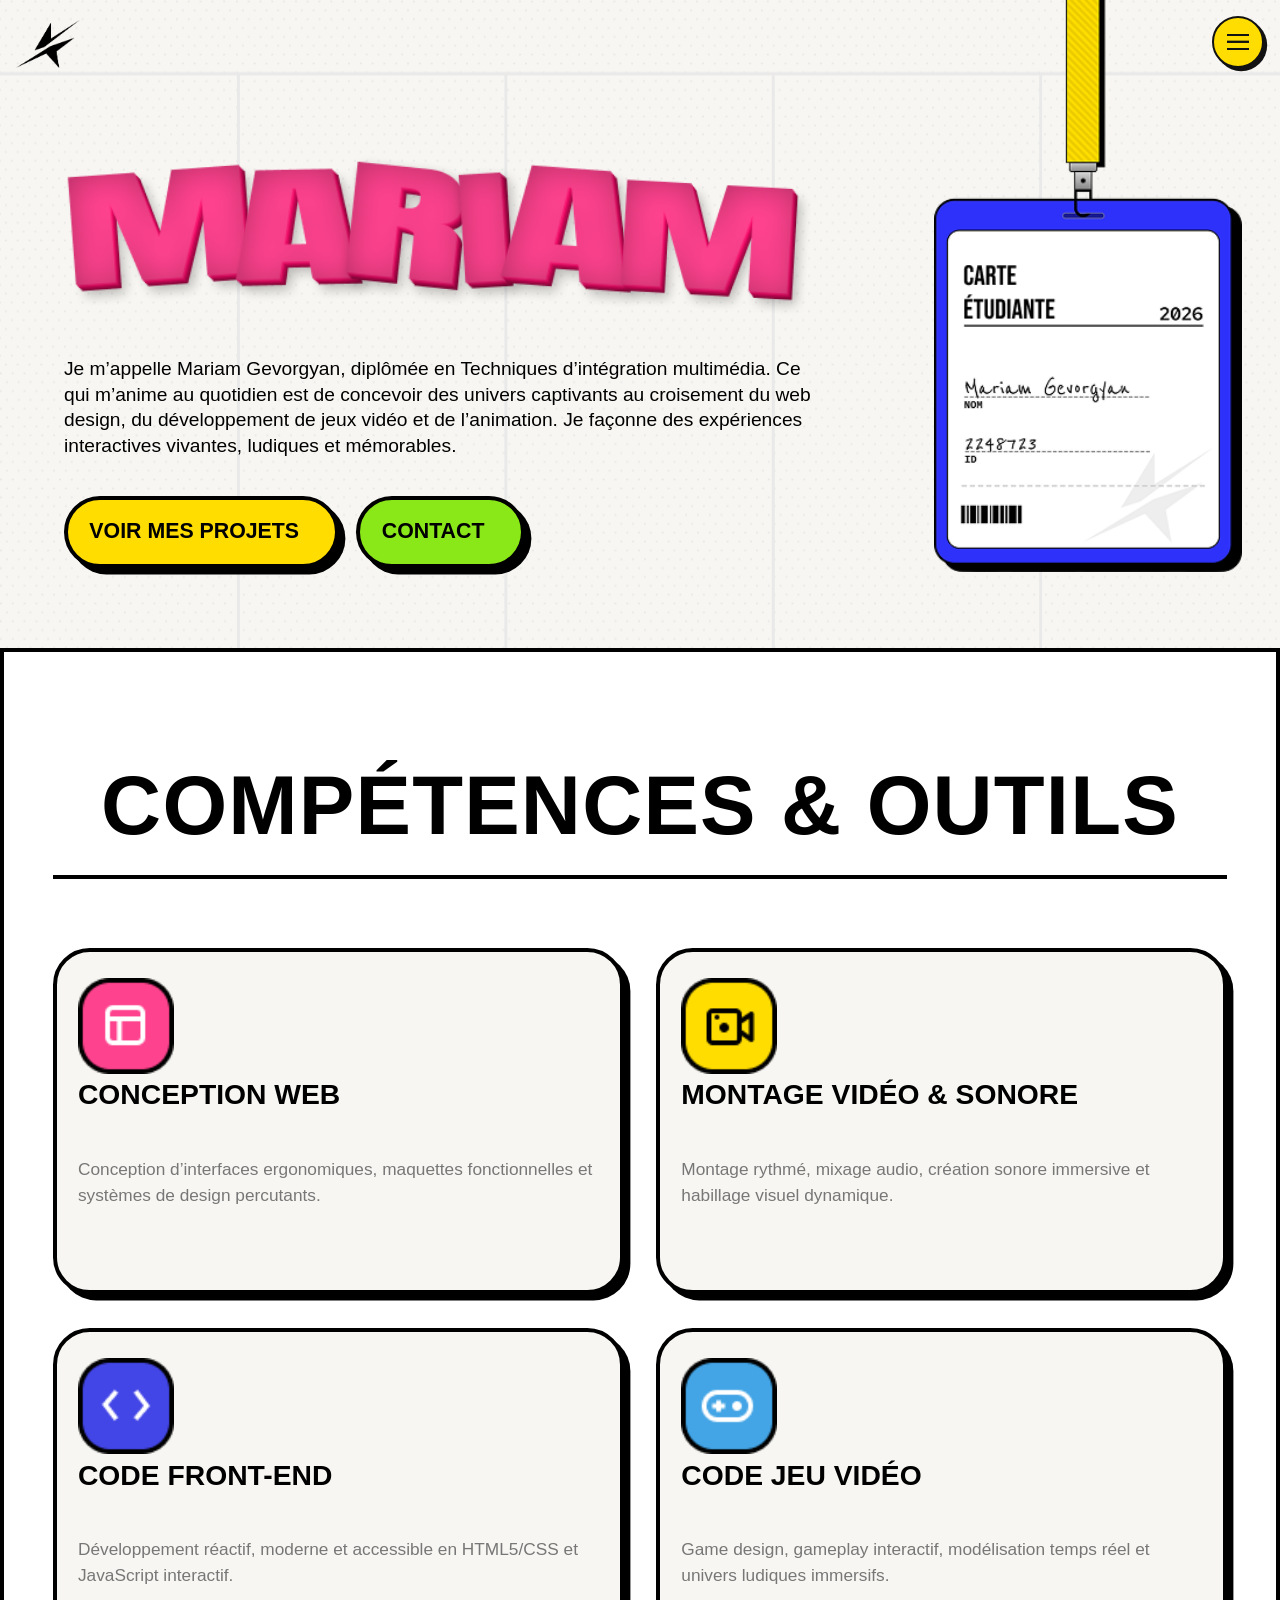
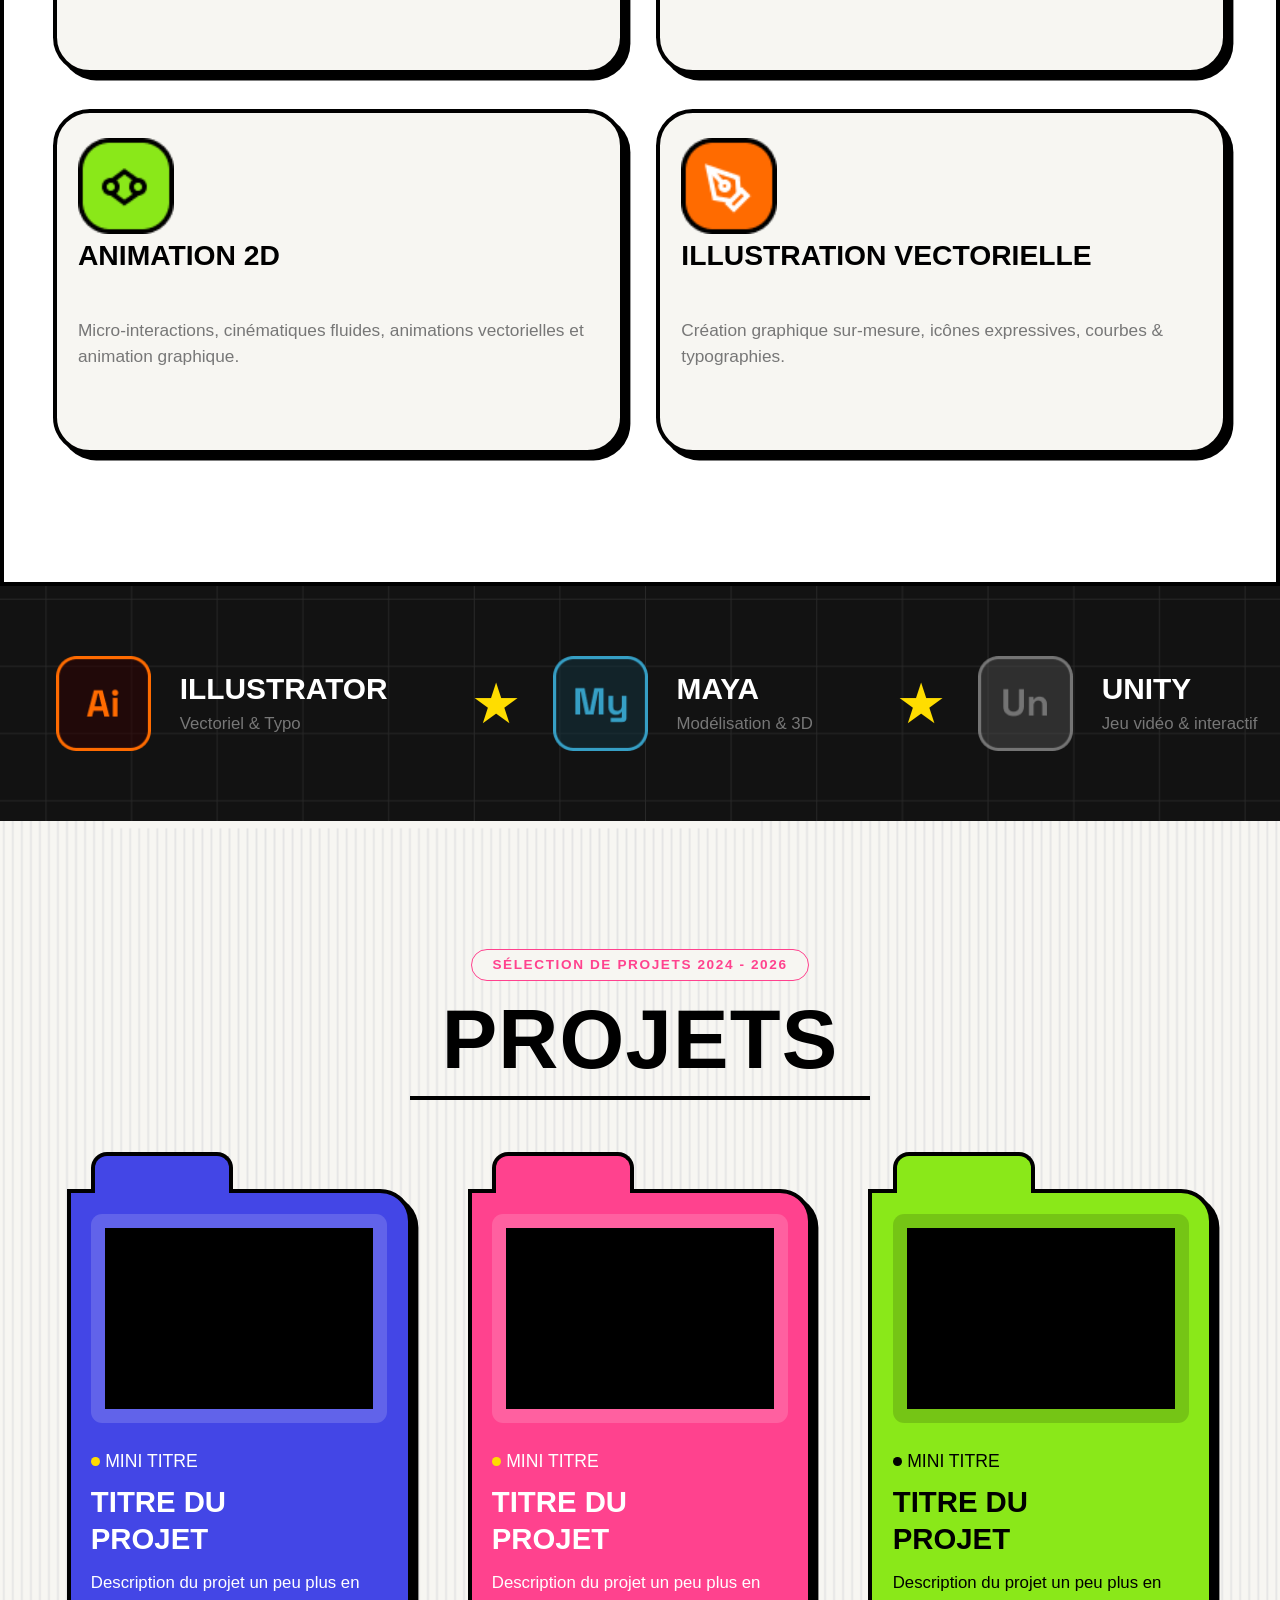
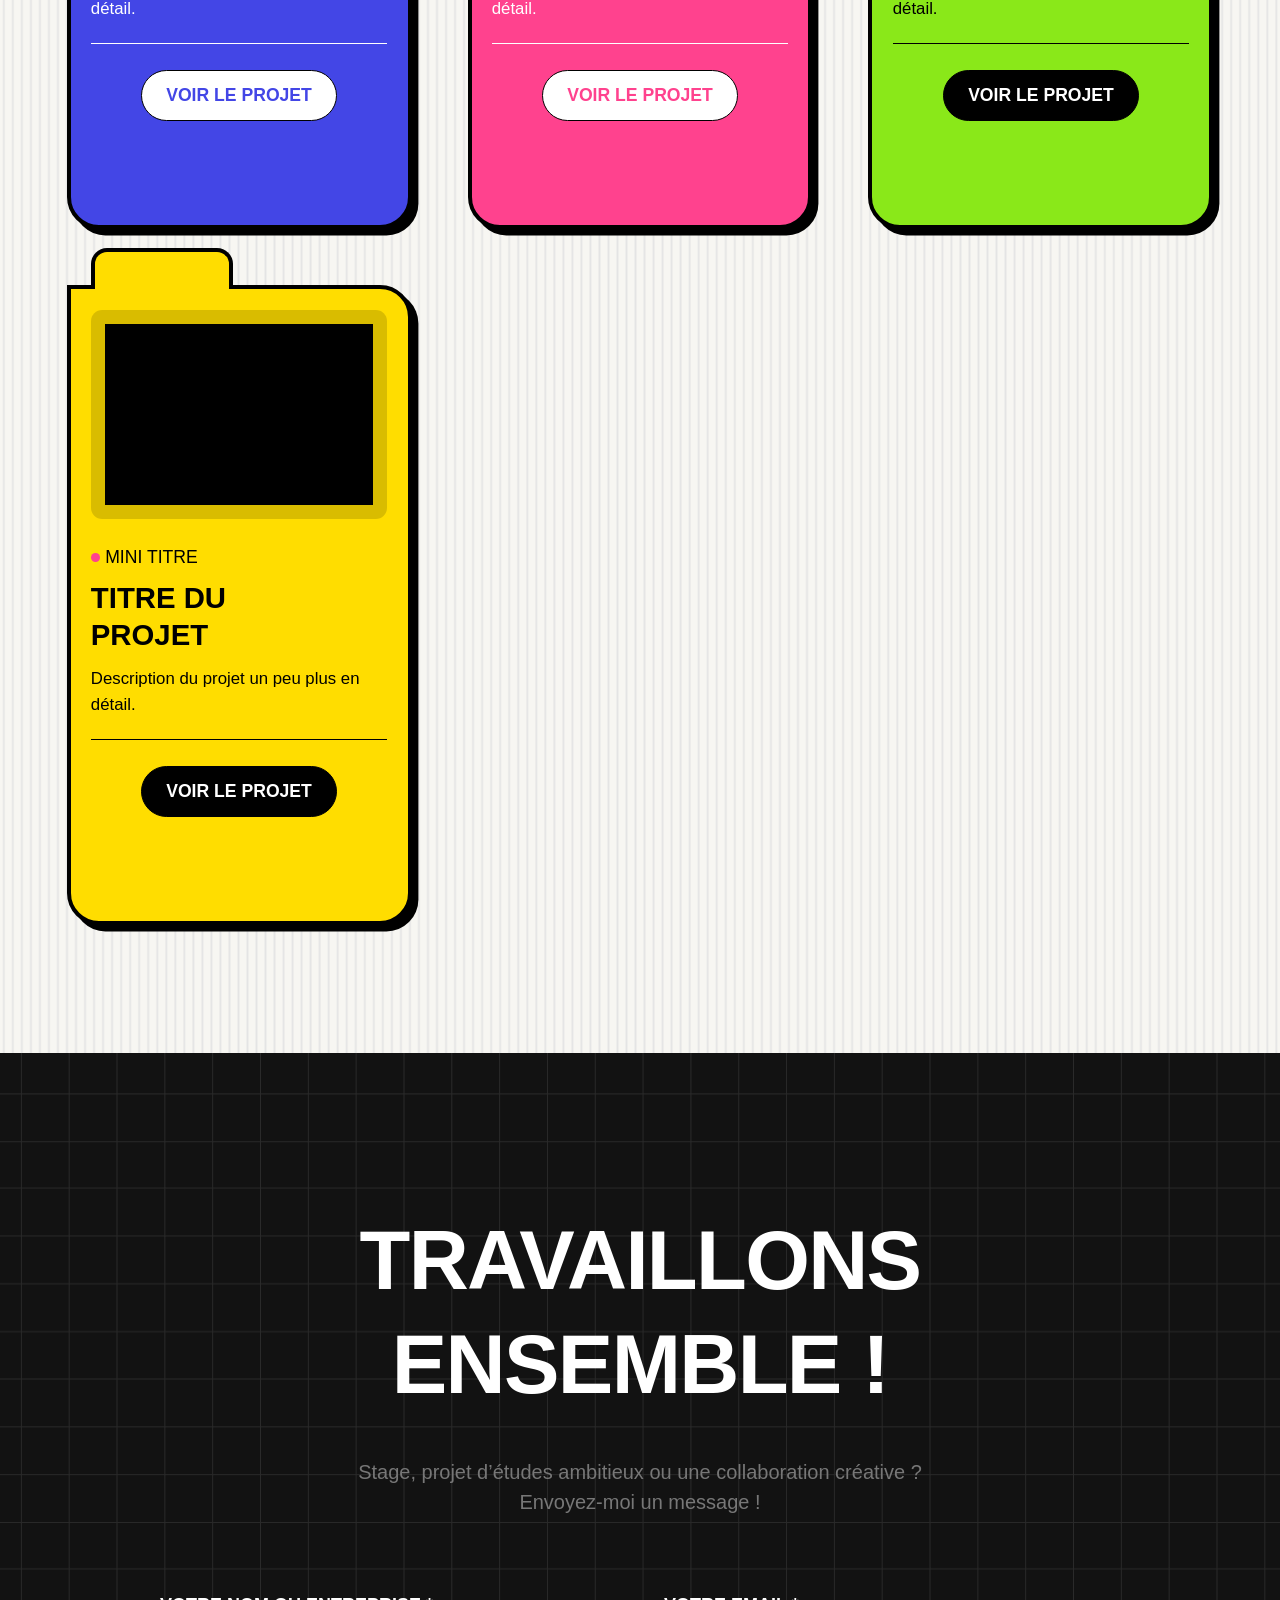
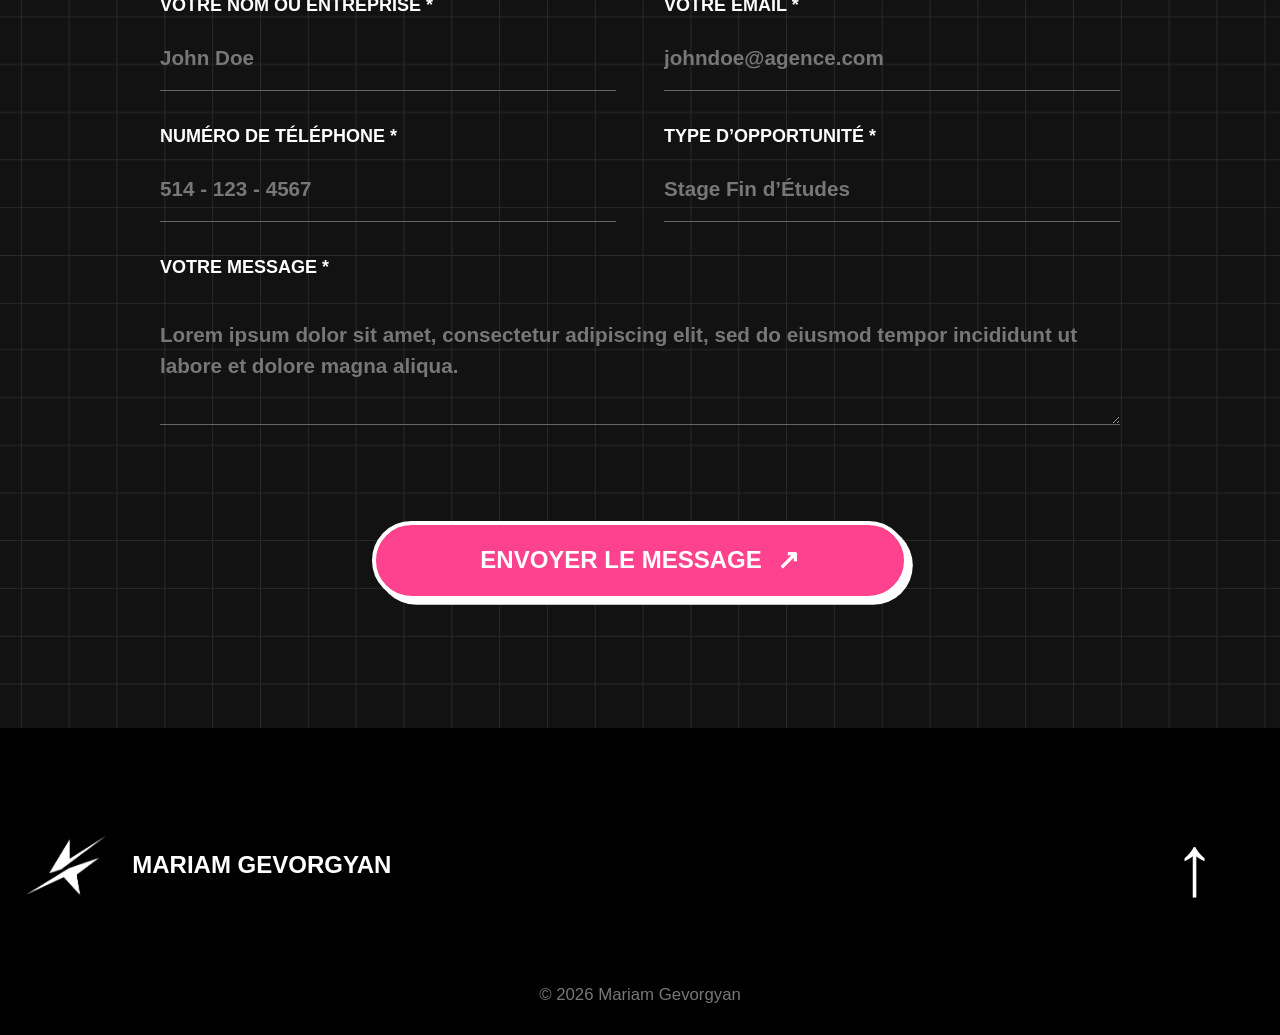
==== index.html @ d8142736 "Add descriptive comments to index.html and projet.html for better clarity" ====
<!DOCTYPE html>
<html lang="fr">
<head>
    <meta charset="UTF-8">
    <meta name="viewport" content="width=device-width, initial-scale=1.0">
    <meta name="description" content="Portfolio de Mariam Gevorgyan : conception web, développement, animation et création multimédia.">
    <title>Mariam Gevorgyan — Portfolio</title>
    <!-- Ordre des styles : variables, base, mise en page, composants. -->
    <link rel="stylesheet" href="css/variable.css">
    <link rel="stylesheet" href="css/base.css">
    <link rel="stylesheet" href="css/layout.css">
    <link rel="stylesheet" href="css/composants/accueil.css">
    <link rel="stylesheet" href="css/composants/competences.css">
    <link rel="stylesheet" href="css/composants/contact.css">
    <link rel="stylesheet" href="css/composants/logiciels.css">
    <link rel="stylesheet" href="css/composants/projets.css">
    <link rel="stylesheet" href="css/mobile-accueil.css">
    
</head>

<!--CONTENU DE LA PAGE D’ACCUEIL-->
<body>
    <a class="lien-evitement" href="#contenu">Aller au contenu</a> <!-- Lien d’évitement, mène directement au main identifié par contenu, pour contourner la navigation -->
    <header class="entete" id="accueil">
        <a class="entete__marque" href="#accueil" aria-label="Mariam Gevorgyan — accueil"> <!-- Le logo est un lien vers le haut de l’accueil -->
            <img class="entete__logo" src="assets/images/black_logo.png" alt=""> 
        </a>
        <!-- Navigation principale sur desktop -->
        <nav class="entete__navigation" aria-label="Navigation principale">
            <ul class="entete__liens">
                <li><a href="#accueil">Accueil</a></li>
                <li><a href="projet.html">Projets</a></li> <!-- Ce lien ouvre le fichier projet.html, contrairement aux liens avec # qui ciblent cette page -->
                <li><a href="#contact">Contact</a></li>
                <li><a href="#a-propos">À propos</a></li>
            </ul>
        </nav>

        <!-- Menu "burger" mobile -->
        <details class="menu-mobile">
            <summary class="menu-mobile__bouton">
                <span class="menu-mobile__icone" aria-hidden="true"></span>
                <span class="menu-mobile__ouvrir">Menu</span>
                <span class="menu-mobile__fermer">Fermer</span>
            </summary>
            <nav class="menu-mobile__panneau" aria-label="Navigation mobile">
                <ul class="menu-mobile__liens">
                    <li><a href="#accueil">Accueil</a></li>
                    <li><a href="#projets">Projets</a></li>
                    <li><a href="#contact">Contact</a></li>
                    <li><a href="#a-propos">À propos</a></li>
                </ul>
            </nav>
        </details>
    </header>

    <!-- CONTENU PRINCIPAL : destination du lien d’évitement placé au début de la page. -->
    <main id="contenu">
        <section class="accueil" aria-labelledby="titre-accueil">
            <div class="accueil__presentation" id="a-propos">
                <!-- Un seul titre lisible, même si le prénom utilise six images -->
                <h1 class="accueil__titre" id="titre-accueil">
                    <span class="texte-accessible">Mariam Gevorgyan — Portfolio</span>
                    <!-- Les six PNG composent visuellement MARIAM -->
                    <span class="accueil__lettres" aria-hidden="true">
                        <img class="accueil__lettre accueil__lettre--m" src="assets/images/M.png" alt="">
                        <img class="accueil__lettre accueil__lettre--a" src="assets/images/A.png" alt="">
                        <img class="accueil__lettre accueil__lettre--r" src="assets/images/R.png" alt="">
                        <img class="accueil__lettre accueil__lettre--i" src="assets/images/I.png" alt="">
                        <img class="accueil__lettre accueil__lettre--a-fin" src="assets/images/A_end.png" alt="">
                        <img class="accueil__lettre accueil__lettre--m-fin" src="assets/images/M_end.png" alt="">
                    </span>
                </h1>
                <!-- Paragraphe de présentation -->
                <p class="accueil__texte">Je m’appelle Mariam Gevorgyan, diplômée en Techniques d’intégration multimédia. Ce qui m’anime au quotidien est de concevoir des univers captivants au croisement du web design, du développement de jeux vidéo et de l’animation. Je façonne des expériences interactives vivantes, ludiques et mémorables.</p>
                <!-- Liens d'actions contact et projets -->
                <div class="accueil__actions">
                    <a class="bouton bouton--jaune" href="#projets">Voir mes projets <span aria-hidden="true"></span></a>
                    <a class="bouton bouton--vert" href="#contact">Contact <span aria-hidden="true"></span></a>
                </div>
            </div>
            <!-- Image du porte-clé -->
            <img class="accueil__carte" src="assets/images/id_card.png" alt="Carte étudiante de Mariam Gevorgyan, 2026">
        </section>

         <!-- COMPÉTENCES ET OUTILS -->

        <section class="competences" aria-labelledby="titre-competences">
            <h2 class="titre-section competences__titre" id="titre-competences">Compétences &amp; outils</h2>

            <!-- Contenue des six cartes -->

            <div class="competences__grille">

                <!-- Compétence 1 : Conception web. -->
                <article class="competence">
                    <img class="competence__icone" src="assets/images/conception_web_logo.png" alt="" loading="lazy">
                    <h3 class="competence__titre">Conception web</h3>
                    <p class="competence__texte">Conception d’interfaces ergonomiques, maquettes fonctionnelles et systèmes de design percutants.</p>
                </article>

                <!-- Compétence 2 : Montage vidéo et sonore. -->
                <article class="competence">
                    <img class="competence__icone" src="assets/images/montage_video_logo.png" alt="" loading="lazy">
                    <h3 class="competence__titre">Montage vidéo &amp; sonore</h3>
                    <p class="competence__texte">Montage rythmé, mixage audio, création sonore immersive et habillage visuel dynamique.</p>
                </article>

                <!-- Compétence 3 : Code front-end. -->
                <article class="competence">
                    <img class="competence__icone" src="assets/images/code_front_end_logo.png" alt="" loading="lazy">
                    <h3 class="competence__titre">Code front-end</h3>
                    <p class="competence__texte">Développement réactif, moderne et accessible en HTML5/CSS et JavaScript interactif.</p>
                </article>

                <!-- Compétence 4 : Code jeu vidéo. -->
                <article class="competence">
                    <img class="competence__icone" src="assets/images/code_jeu_video_logo.png" alt="" loading="lazy">
                    <h3 class="competence__titre">Code jeu vidéo</h3>
                    <p class="competence__texte">Game design, gameplay interactif, modélisation temps réel et univers ludiques immersifs.</p>
                </article>

                <!-- Compétence 5 : Animation 2D. -->
                <article class="competence">
                    <img class="competence__icone" src="assets/images/animation_2d_logo.png" alt="" loading="lazy">
                    <h3 class="competence__titre">Animation 2D</h3>
                    <p class="competence__texte">Micro-interactions, cinématiques fluides, animations vectorielles et animation graphique.</p>
                </article>

                <!-- Compétence 6 : Illustration vectorielle. -->
                <article class="competence">
                    <img class="competence__icone" src="assets/images/vectoriel_logo.png" alt="" loading="lazy">
                    <h3 class="competence__titre">Illustration vectorielle</h3>
                    <p class="competence__texte">Création graphique sur-mesure, icônes expressives, courbes &amp; typographies.</p>
                </article>
            </div>
        </section>
        <!-- Bande statique -->

        <!-- LOGICIELS MAÎTRISÉS -->
        <section class="logiciels" aria-labelledby="titre-logiciels">
            <h2 class="texte-accessible" id="titre-logiciels">Mes logiciels</h2>
            <ul class="logiciels__piste">

                <!-- Logiciel 1 : Illustrator. -->
                <li class="logiciel">
                    <img class="logiciel__icone" src="assets/images/illustrator_logo.png" alt="" loading="lazy">
                    <div>
                        <h3 class="logiciel__nom">Illustrator</h3>
                        <p class="logiciel__usage">Vectoriel &amp; Typo</p>
                    </div>
                    <span class="logiciel__etoile" aria-hidden="true">★</span>
                </li>

                <!-- Logiciel 2 : Maya. -->
                <li class="logiciel">
                    <img class="logiciel__icone" src="assets/images/maya_logo.png" alt="" loading="lazy">
                    <div>
                        <h3 class="logiciel__nom">Maya</h3>
                        <p class="logiciel__usage">Modélisation &amp; 3D</p>
                    </div>
                    <span class="logiciel__etoile" aria-hidden="true">★</span>
                </li>

                <!-- Logiciel 3 : Unity. -->
                <li class="logiciel">
                    <img class="logiciel__icone" src="assets/images/unity_logo.png" alt="" loading="lazy">
                    <div>
                        <h3 class="logiciel__nom">Unity</h3>
                        <p class="logiciel__usage">Jeu vidéo &amp; interactif</p>
                    </div>
                    <span class="logiciel__etoile" aria-hidden="true">★</span>
                </li>
                
                <!-- Logiciel 4 : After Effects. -->
                <li class="logiciel">
                    <img class="logiciel__icone" src="assets/images/after_effects_logo.png" alt="" loading="lazy">
                    <div>
                        <h3 class="logiciel__nom">After Effects</h3>
                        <p class="logiciel__usage">Montage &amp; VFX</p>
                    </div>
                    <span class="logiciel__etoile" aria-hidden="true">★</span>
                </li>

                <!-- Logiciel 5 : Photoshop. -->
                <li class="logiciel">
                    <img class="logiciel__icone" src="assets/images/photoshop_logo.png" alt="" loading="lazy">
                    <div>
                        <h3 class="logiciel__nom">Photoshop</h3>
                        <p class="logiciel__usage">Retouche &amp; Texture</p>
                    </div>
                    <span class="logiciel__etoile" aria-hidden="true">★</span>
                </li>

                <!-- Logiciel 6 : VSCode. -->
                <li class="logiciel">
                    <img class="logiciel__icone" src="assets/images/vscode_logo.png" alt="" loading="lazy">
                    <div>
                        <h3 class="logiciel__nom">VSCode</h3>
                        <p class="logiciel__usage">Code &amp; Développement front-end</p>
                    </div>
                </li>
            </ul>
        </section>

        <!-- SÉLECTION DE PROJETS -->

        <section class="projets" id="projets" aria-labelledby="titre-projets">
            <p class="projets__etiquette">Sélection de projets 2024 - 2026</p>
            <h2 class="titre-section projets__titre" id="titre-projets">Projets</h2>
            <div class="projets__grille">
                <!-- Projet 1 : bleu -->
                <article class="projet projet--bleu">
                    <div class="projet__apercu" aria-hidden="true"></div>
                    <p class="projet__categorie">Mini titre</p>
                    <h3 class="projet__titre">Titre du<br>projet</h3>
                    <p class="projet__description">
                        Description du projet un peu plus en détail.
                    </p>
                    <div class="projet__action">
                        <a class="projet__bouton"
                        href="projet.html#projet-1"
                        aria-label="Voir le projet 1">
                            Voir le projet
                        </a>
                    </div>
                </article>
                <!-- Projet 2 : rose -->
                <article class="projet projet--rose">
                    <div class="projet__apercu" aria-hidden="true"></div>
                    <p class="projet__categorie">Mini titre</p>
                    <h3 class="projet__titre">Titre du<br>projet</h3>
                    <p class="projet__description">
                        Description du projet un peu plus en détail.
                    </p>
                    <div class="projet__action">
                        <a class="projet__bouton"
                        href="projet.html#projet-2"
                        aria-label="Voir le projet 2">
                            Voir le projet
                        </a>
                    </div>
                </article>
                <!-- Projet 3 : vert -->
                <article class="projet projet--vert">
                    <div class="projet__apercu" aria-hidden="true"></div>
                    <p class="projet__categorie">Mini titre</p>
                    <h3 class="projet__titre">Titre du<br>projet</h3>
                    <p class="projet__description">
                        Description du projet un peu plus en détail.
                    </p>
                    <div class="projet__action">
                        <a class="projet__bouton"
                        href="projet.html#projet-3"
                        aria-label="Voir le projet 3">
                            Voir le projet
                        </a>
                    </div>
                </article>
                <!-- Projet 4 : jaune -->
                <article class="projet projet--jaune">
                    <div class="projet__apercu" aria-hidden="true"></div>
                    <p class="projet__categorie">Mini titre</p>
                    <h3 class="projet__titre">Titre du<br>projet</h3>
                    <p class="projet__description">
                        Description du projet un peu plus en détail.
                    </p>
                    <div class="projet__action">
                        <a class="projet__bouton"
                        href="projet.html#projet-4"
                        aria-label="Voir le projet 4">
                            Voir le projet
                        </a>
                    </div>
                </article>
            </div>
        </section>

        <!-- CONTACT -->

        <section class="contact" id="contact" aria-labelledby="titre-contact">
            <h2 class="titre-section contact__titre" id="titre-contact">Travaillons<br>ensemble !</h2>
            <p class="contact__introduction">Stage, projet d’études ambitieux ou une collaboration créative ?<br>Envoyez-moi un message !</p>
            <!-- Présentation du formulaire seulement. L'envoi sera ajouté plus tard. -->
            <form class="contact__formulaire">
                <div class="contact__champs">
                    <div class="champ">
                        <label class="champ__etiquette" for="nom">Votre nom ou entreprise <span aria-hidden="true">*</span></label>
                        <input class="champ__saisie" id="nom" name="nom" type="text" autocomplete="name" placeholder="John Doe" required>
                    </div>
                    <div class="champ">
                        <label class="champ__etiquette" for="courriel">Votre email <span aria-hidden="true">*</span></label>
                        <input class="champ__saisie" id="courriel" name="courriel" type="email" autocomplete="email" placeholder="johndoe@agence.com" required>
                    </div>
                    <div class="champ">
                        <label class="champ__etiquette" for="telephone">Numéro de téléphone <span aria-hidden="true">*</span></label>
                        <input class="champ__saisie" id="telephone" name="telephone" type="tel" autocomplete="tel" placeholder="514 - 123 - 4567" required>
                    </div>
                    <div class="champ">
                        <label class="champ__etiquette" for="opportunite">Type d’opportunité <span aria-hidden="true">*</span></label>
                        <input class="champ__saisie" id="opportunite" name="opportunite" type="text" placeholder="Stage Fin d’Études" required>
                    </div>
                    <div class="champ champ--large">
                        <label class="champ__etiquette" for="message">Votre message <span aria-hidden="true">*</span></label>
                        <textarea class="champ__saisie champ__saisie--message" id="message" name="message" rows="2" placeholder="Lorem ipsum dolor sit amet, consectetur adipiscing elit, sed do eiusmod tempor incididunt ut labore et dolore magna aliqua." required></textarea>
                    </div>
                </div>
                <button class="bouton bouton--rose contact__bouton" type="button">Envoyer le message <span aria-hidden="true">↗</span></button>
            </form>
        </section>
    </main>

    <!-- PIED DE PAGE -->
    <footer class="pied-page">
        <a class="pied-page__marque" href="#accueil">
            <img class="pied-page__logo" src="assets/images/white_logo.png" alt="" loading="lazy">
            <span>Mariam Gevorgyan</span>
        </a>
        <a class="pied-page__retour" href="#accueil" aria-label="Retour en haut de la page">↑</a> <!-- Le symbole ↑ est accompagné d’un aria-label qui explicite sa fonction de retour en haut. -->
        <p class="pied-page__copyright">© 2026 Mariam Gevorgyan</p> <!-- Mention du copyright -->
    </footer>
</body>
</html>
---- css/variable.css ----
/* Couleurs fournies pour la maquette. */
:root {
    --bleu: #4346E6;
    --vert: #8AE819;
    --rose: #FF428E;
    --jaune: #FFDD00;
    --fond-clair: #F7F6F2;
    --fond-contact: #121212;
    --noir: #000000;
    --blanc: #FFFFFF;
    --gris-texte: #777777;

    --police-texte: "Poppins", Arial, sans-serif;
    --police-condensee: "Roboto Condensed", Arial, sans-serif;
    --police-projet: "Roboto Mono", monospace;

    --largeur-page: 120rem; /* 1920 px lorsque 1 rem = 16 px. */
    --bordure: 0.25rem solid var(--noir);
    --ombre: 0.4rem 0.4rem 0 var(--noir);
}
---- css/base.css ----
/* Polices locales : le portfolio peut être ouvert sans connexion Internet. */
@font-face {
    font-family: "Poppins";
    src: url("../assets/polices/Poppins-400.ttf") format("truetype");
    font-weight: 400;
    font-display: swap;
}

@font-face {
    font-family: "Poppins";
    src: url("../assets/polices/Poppins-600.ttf") format("truetype");
    font-weight: 600;
    font-display: swap;
}

@font-face {
    font-family: "Poppins";
    src: url("../assets/polices/Poppins-700.ttf") format("truetype");
    font-weight: 700;
    font-display: swap;
}

@font-face {
    font-family: "Poppins";
    src: url("../assets/polices/Poppins-800.ttf") format("truetype");
    font-weight: 800;
    font-display: swap;
}

@font-face {
    font-family: "Roboto Condensed";
    src: url("../assets/polices/RobotoCondensed-700.ttf") format("truetype");
    font-weight: 700;
    font-display: swap;
}

@font-face {
    font-family: "Roboto Mono";
    src: url("../assets/polices/RobotoMono-400.ttf") format("truetype");
    font-weight: 400;
    font-display: swap;
}

@font-face {
    font-family: "Roboto Mono";
    src: url("../assets/polices/RobotoMono-700.ttf") format("truetype");
    font-weight: 700;
    font-display: swap;
}

/* Une base commune, sans animation ni effet de survol. */
*,
*::before,
*::after {
    box-sizing: border-box;
}

body {
    margin: 0;
    color: var(--noir);
    background-color: var(--fond-clair);
    font-family: var(--police-texte);
    line-height: 1.5;
}

h1, h2, h3, p, ul {
    margin: 0;
}

ul {
    padding: 0;
    list-style: none;
}

img {
    display: block;
    max-width: 100%;
    height: auto;
}

a {
    color: inherit;
    text-decoration: none;
}

button, input, textarea {
    font: inherit;
}

button {
    cursor: pointer;
}

/* Le focus reste visible pour la navigation au clavier. Ce n'est pas un hover. */
:focus-visible {
    outline: 0.2rem solid var(--bleu);
    outline-offset: 0.4rem;
}

.texte-accessible {
    position: absolute;
    width: 1px;
    height: 1px;
    padding: 0;
    overflow: hidden;
    clip-path: inset(50%);
    white-space: nowrap;
}

.lien-evitement {
    position: absolute;
    top: -5rem;
    left: 1rem;
    z-index: 10;
    padding: 1rem;
    background-color: var(--blanc);
}

.lien-evitement:focus {
    top: 1rem;
}
---- css/layout.css ----
/* Base desktop avec tailles fluides pour les fenêtres plus étroites. */
.entete,
main,
.pied-page {
    width: 100%;
    max-width: none;
    margin-inline: auto;
}

.titre-section {
    font-family: var(--police-titre);
    font-size: clamp(2.25rem, 1rem + 6.667vw, 9rem);
    font-weight: 800;
    line-height: 1.15;
    text-align: center;
    text-transform: uppercase;
    letter-spacing: 0.075rem;
}

.bouton {
    display: inline-flex;
    align-items: center;
    justify-content: center;
    gap: clamp(0.5rem, 1.167vw, 1.4rem);
    min-height: 4.5rem;
    padding: 0.6rem clamp(0.8rem, 1.667vw, 2rem);
    border: var(--bordure);
    border-radius: 5rem;
    box-shadow: var(--ombre);
    color: var(--noir);
    font-family: var(--police-interface);
    font-size: clamp(1rem, 0.8rem + 0.667vw, 1.6rem);
    font-weight: 700;
    line-height: 1;
    text-transform: uppercase;
    max-width: 100%;
    white-space: normal;
    text-align: center;
}

.bouton span {
    font-family: Arial, sans-serif;
    font-size: clamp(1.25rem, 1rem + 0.834vw, 2rem);
}

.bouton--jaune {
    background-color: var(--jaune);
}

.bouton--vert {
    background-color: var(--vert);
}

.bouton--rose {
    color: var(--blanc);
    background-color: var(--rose);
    border-color: var(--blanc);
    box-shadow: 0.3rem 0.3rem 0 var(--blanc);
}

/* Autoriser le retour à la ligne dans les titres longs. */
.titre-section,
.projet-presentation__titre,
.demarche-projet__titre,
.outils-projet__titre {
    overflow-wrap: anywhere;
}
---- css/composants/accueil.css ----
/* ACCUEIL — styles desktop et dimensions fluides.
   Emplacement : css/composants/accueil.css.
   Les adaptations communes et mobiles sont dans css/mobile-accueil.css,
   qui doit être chargé en dernier dans index.html. */

/* Le même motif couvre l'en-tête et l'accueil. */
.entete,
.accueil {
    background-color: var(--fond-clair);
    background-image: url("../../assets/images/background_accueil.png");
    background-repeat: no-repeat;
    background-size: cover;
}

.entete {
    position: relative;
    display: flex;
    align-items: center;
    height: 7rem;
    padding-inline: 0.4rem;
    background-position: center top;
}

.entete__logo {
    width: clamp(3rem, 5vw, 6rem);
}

.entete__navigation {
    position: absolute;
    left: 24%;
    width: 48%;
}

.entete__liens {
    display: flex;
    justify-content: space-between;
    align-items: center;
    gap: clamp(1rem, 1.667vw, 2rem);
    font-family: var(--police-secondaire);
    font-size: clamp(0.875rem, 0.75rem + 0.417vw, 1.25rem);
    font-weight: 700;
    text-transform: uppercase;
}

.accueil {
    position: relative;
    min-height: min(53.542vw, 64.25rem);
    padding: clamp(3rem, 7.917vw, 9.5rem) 5.8% clamp(3rem, 6.667vw, 8rem);
    background-position: center bottom;
}

.accueil__presentation {
    width: 54%;
}

.accueil__lettres {
    display: flex;
    align-items: center;
    width: clamp(16rem, 72vw, 55.8rem);
    max-width: 100%;
    aspect-ratio: 55.8 / 12.2;
    margin-left: clamp(-0.6rem, -0.5vw, -0.15rem);
}

.accueil__lettre {
    flex-shrink: 0;
    max-width: none;
    object-fit: contain;
}

/* Les PNG gardent leurs proportions. Les pourcentages suivent la largeur du prénom. */
.accueil__lettre--m { width: 27.599%; }

.accueil__lettre--a { width: 19.713%; margin-left: -5.108%; }

.accueil__lettre--r { width: 20.251%; margin-left: -5.914%; margin-top: -1.075%; }

.accueil__lettre--i { width: 10.932%; margin-left: -5.108%; }

.accueil__lettre--a-fin { width: 20.430%; margin-left: -4.659%; margin-top: 0.717%; }

.accueil__lettre--m-fin { width: 27.419%; margin-left: -5.197%; margin-top: 1.613%; }

.accueil__texte {
    max-width: 48rem;
    margin-top: clamp(1.5rem, 2.917vw, 3.5rem);
    font-family: var(--police-secondaire);
    font-size: clamp(1rem, 0.85rem + 0.438vw, 1.375rem);
    line-height: 1.35;
}

.accueil__actions {
    display: flex;
    flex-wrap: wrap;
    gap: clamp(0.75rem, 1.334vw, 1.6rem);
    margin-top: clamp(1.5rem, 2.834vw, 3.4rem);
    margin-left: 0.4rem;
}

.accueil__actions .bouton--jaune {
    min-width: min(100%, 24rem);
}

.accueil__actions .bouton--vert {
    min-width: min(100%, 16rem);
}

.accueil__carte {
    position: absolute;
    top: -7.25rem;
    right: 8.5%;
    width: 20.2%;
}

/* ==========================================================
   ACCUEIL RESPONSIVE — index.html uniquement
   Ce fichier complète css/composants/accueil.css et les autres composants.
   Charger ce CSS en dernier, après les CSS des composants.
   Desktop-first :
   - Au-delà de 90rem : navigation classique.
   - À 90rem et moins : menu burger fixe.
   - À 75rem et moins : carte au-dessus du prénom.
   - À 48rem et moins : ajustements des petits écrans.
   Valeurs en pixels avec la police initiale à 16px : 1440 / 1200 / 768.
   ========================================================== */
/* 1. Règles communes : logo à gauche et carte attachée au haut. */
:root {
    --hauteur-entete: 7rem;
}

.entete {
    position: relative;
    display: flex;
    flex-direction: row;
    flex-wrap: nowrap;
    align-items: center;
    justify-content: space-between;
    height: var(--hauteur-entete);
    min-height: var(--hauteur-entete);
}

.entete__marque {
    position: relative;
    z-index: 2;
    margin: 0 auto 0 0;
    flex-shrink: 0;
}

.entete__logo {
    display: block;
    margin: 0;
}

/* État desktop explicite : les liens réapparaissent quand on agrandit. */
.entete__navigation {
    display: block;
    position: absolute;
    top: 50%;
    left: 24%;
    width: 48%;
    transform: translateY(-50%);
    z-index: 2;
}

.entete__liens {
    position: relative;
    display: flex;
    justify-content: space-between;
    align-items: center;
    z-index: 2;
}

/* Masqué sur desktop. La même media query inverse les deux menus. */
.menu-mobile {
    display: none;
}

.accueil {
    position: relative;
}

.accueil__carte {
    position: absolute;
    top: calc(-1 * var(--hauteur-entete));
    height: auto;
    margin: 0;
    z-index: 1;
}

.lien-evitement {
    z-index: 101;
}

/* Même forme de pilule à toutes les tailles d'écran. */
.bouton,
.projet__bouton {
    border-radius: 999rem;
}

/* Couleurs communes au desktop ET au mobile.
   Les fonds des boutons restent ceux des composants d'origine :
   blanc pour les projets bleu/rose, noir pour les projets vert/jaune. */
.projet .projet__bouton {
    color: var(--couleur-projet);
}

.bouton--rose,
.contact__bouton {
    color: var(--blanc);
}

/* Même échelle pour le fond du header et de l’accueil. */
.entete,
.accueil {
    background-repeat: no-repeat;
    background-size: 100% auto;
}

/* Début de l’image en haut de la page. */
.entete {
    background-position: center top;
}

/* Continuité du motif sous le header. */
.accueil {
    background-position:
        center calc(-1 * var(--hauteur-entete));
}

/* 2. Burger et dimensions intermédiaires : seuil commun à 90rem. */
@media screen and (max-width: 90rem) {
    :root {
        --hauteur-entete: 5.5rem;
    }

    .entete { padding-inline: 1rem; }

    .entete__logo { width: 4rem; }

    /* Toujours couplé à display: block sur .menu-mobile, juste après. */
    .entete__navigation { display: none; }

    /* Reste au même endroit dans la fenêtre pendant le défilement. */
    .menu-mobile {
        display: block;
        position: fixed;
        top: calc(1rem + env(safe-area-inset-top, 0px));
        right: calc(1rem + env(safe-area-inset-right, 0px));
        z-index: 100;
        width: 3.25rem;
        margin: 0;
    }

    /* Libellés conservés pour les lecteurs d'écran, masqués visuellement. */
    .menu-mobile__ouvrir, .menu-mobile__fermer {
        position: absolute;
        width: 1px;
        height: 1px;
        padding: 0;
        overflow: hidden;
        clip-path: inset(50%);
        white-space: nowrap;
    }

    .menu-mobile__bouton {
        display: flex;
        align-items: center;
        justify-content: center;
        gap: 0.65rem;
        width: 3.25rem;
        height: 3.25rem;
        margin-left: auto;
        padding: 0.75rem;
        border: 0.18rem solid #121212;
        border-radius: 2rem;
        box-shadow: 0.2rem 0.2rem 0 #121212;
        background: #FFDD00;
        color: #121212;
        font-family: var(--police-interface);
        font-size: 0.9rem;
        font-weight: 700;
        cursor: pointer;
        list-style: none;
    }

    .menu-mobile__bouton::-webkit-details-marker { display: none; }

    .menu-mobile__icone {
        position: relative;
        display: block;
        width: 1.4rem;
        height: 1rem;
        border-top: 0.15rem solid currentColor;
        border-bottom: 0.15rem solid currentColor;
    }

    .menu-mobile__icone::before, .menu-mobile__icone::after {
        content: "";
        position: absolute;
        left: 0;
        top: 50%;
        width: 100%;
        height: 0.15rem;
        background: currentColor;
        transform: translateY(-50%);
    }

    .menu-mobile__fermer { display: none; }

    .menu-mobile[open] .menu-mobile__bouton { background: #FF428E; }

    .menu-mobile[open] .menu-mobile__ouvrir { display: none; }

    .menu-mobile[open] .menu-mobile__fermer { display: inline; }

    .menu-mobile[open] .menu-mobile__icone { border: 0; }

    .menu-mobile[open] .menu-mobile__icone::before { transform: translateY(-50%) rotate(45deg); }

    .menu-mobile[open] .menu-mobile__icone::after { transform: translateY(-50%) rotate(-45deg); }

    .menu-mobile__panneau {
        position: absolute;
        top: calc(100% + 0.75rem);
        right: 0;
        width: min(20rem, calc(100vw - 2rem - env(safe-area-inset-right, 0px)));
        max-height: calc(100vh - 6rem - env(safe-area-inset-top, 0px));
        max-height: calc(100dvh - 6rem - env(safe-area-inset-top, 0px));
        overflow-y: auto;
        margin: 0;
        padding: 0.5rem 1rem;
        border: 0.18rem solid #121212;
        border-radius: 1.25rem;
        box-shadow: 0.25rem 0.25rem 0 #121212;
        background: #FFFFFF;
    }

    .menu-mobile__liens { display: grid; gap: 0; }

    .menu-mobile__liens li + li { border-top: 0.1rem solid #121212; }

    .menu-mobile__liens a {
        display: block;
        min-height: 3rem;
        padding: 1rem 0.5rem;
        border-radius: 0;
        background: #FFFFFF;
        color: #121212;
        font-family: var(--police-secondaire);
        font-size: 1.1rem;
        font-weight: 700;
    }

    .menu-mobile__liens a:focus-visible { outline-color: #4346E6; outline-offset: -0.15rem; }

    /* Mise en page intermédiaire et dimensions fluides. */
    .accueil { min-height: 0; padding: 4rem 5% 5rem; }

    .accueil__presentation { width: 65%; }

    .accueil__titre { width: 100%; }

    .accueil__lettres { width: 100%; height: auto; margin: 0; }

    .accueil__lettre { height: auto; }

    /* Proportions des six PNG, y compris leurs chevauchements. */
    .accueil__lettre--m { width: 27.6%; }

    .accueil__lettre--a { width: 19.71%; margin-left: -5.11%; }

    .accueil__lettre--r { width: 20.25%; margin-left: -5.91%; margin-top: -1.08%; }

    .accueil__lettre--i { width: 10.93%; margin-left: -5.11%; }

    .accueil__lettre--a-fin { width: 20.43%; margin-left: -4.66%; margin-top: 0.72%; }

    .accueil__lettre--m-fin { width: 27.42%; margin-left: -5.2%; margin-top: 1.61%; }

    .accueil__carte { right: 3%; width: 24%; }

    .accueil__actions { flex-wrap: wrap; margin-left: 0; }

    .accueil__actions .bouton { min-width: 0; }

    .titre-section { font-size: clamp(2rem, 6.5vw, 6rem); }

    .competences__titre { white-space: normal; }

    .competences, .projets, .contact { min-height: 0; padding: 5rem 5%; }

    .competences__grille, .projets__grille {
        grid-template-columns: repeat(auto-fit, minmax(min(100%, 17rem), 1fr));
        gap: 3.5rem 2rem;
        margin-top: 4rem;
    }

    .competence, .projet { min-height: 0; }

    .competence__titre { font-size: clamp(1.25rem, 2vw, 2rem); }

    .projet__titre { font-size: clamp(1.75rem, 3vw, 2.25rem); }

    .projet__bouton { display: inline-flex; align-items: center; justify-content: center; max-width: 100%; }

    .contact__formulaire { width: 100%; max-width: 60rem; margin-top: 3rem; }

    .contact__bouton { max-width: 100%; margin-top: 3rem; }

}

/* 3. La carte passe AVANT la présentation, sans espace au-dessus. */
@media screen and (max-width: 75rem) {
    .accueil {
        display: flex;
        flex-direction: column;
        align-items: center;
        gap: 2rem;
        min-height: 0;
        padding: 0 5% 5rem;
    }

    .accueil__presentation {
        width: 100%;
        order: 0;
    }

    /* Boutons centrés, dimensionnés par leur texte. */
    .accueil__actions {
        display: flex;
        flex-wrap: wrap;
        justify-content: center;
    }

    .bouton,
    .projet__bouton {
        width: fit-content;
        max-width: 100%;
        min-width: 0;
    }

    .contact__bouton {
        margin-inline: auto;
    }

    .accueil__carte {
        position: static;
        order: -1;
        width: min(65%, 16rem);
        height: auto;
        margin: calc(-1 * var(--hauteur-entete)) 0 0;
        transform: none;
    }

}

/* 4. Petits écrans : confort de lecture et de saisie. */
@media screen and (max-width: 48rem) {
    .accueil { padding: 0 1.25rem 3.5rem; }

    .accueil__texte { margin-top: 1.75rem; font-size: 1rem; line-height: 1.65; }

    .accueil__actions { gap: 1rem; margin-top: 1.75rem; }

    .bouton {
        min-height: 3.25rem;
        padding: 0.85rem 1rem;
        font-size: 0.95rem;
        line-height: 1.4;
        white-space: normal;
    }

    .competences, .projets, .contact { padding: 3.5rem 1.25rem; }

    .titre-section { font-size: clamp(1.9rem, 8vw, 3.5rem); letter-spacing: 0; overflow-wrap: anywhere; }

    .competences__titre { padding-bottom: 1rem; }

    .competences__grille, .projets__grille { margin-top: 2rem; }

    .competence { padding: 1.5rem; border-radius: 1.5rem; }

    .competence__icone { width: 4rem; height: 4rem; }

    .competence__titre { margin-top: 0.75rem; font-size: 1.4rem; }

    .competence__texte { margin-top: 1rem; font-size: 1rem; }

    /* Tous les logiciels restent visibles sans défilement automatique. */
    .logiciels { display: block; height: auto; overflow: visible; padding: 2.5rem 1.25rem; }

    .logiciels__piste {
        display: grid;
        grid-template-columns: repeat(auto-fit, minmax(min(100%, 15rem), 1fr));
        width: 100%;
        padding: 0;
        gap: 1.75rem;
    }

    .logiciel { min-width: 0; gap: 1rem; }

    .logiciel > div { min-width: 0; }

    .logiciel__icone { width: 3.5rem; height: 3.5rem; object-fit: contain; flex-shrink: 0; }

    .logiciel__nom { font-size: 1.25rem; }

    .logiciel__usage { font-size: 0.9rem; white-space: normal; }

    .logiciel__etoile { display: none; }

    .projets__etiquette { padding: 0.5rem 0.75rem; font-size: 0.75rem; letter-spacing: 0; }

    .projets__titre { max-width: 100%; padding-inline: 0.5rem; }

    .projets__grille { margin-top: 4rem; gap: 4rem 2rem; }

    .projet { padding: 1.25rem; }

    .projet__categorie { font-size: 0.95rem; }

    .projet__description { font-size: 1rem; }

    .projet__bouton { min-height: 3rem; padding: 0.75rem 1rem; font-size: 0.95rem; text-align: center; }

    .contact__introduction { margin-top: 1.5rem; font-size: 1rem; }

    .contact__introduction br { display: none; }

    .contact__champs {
        grid-template-columns: repeat(auto-fit, minmax(min(100%, 18rem), 1fr));
        gap: 1.75rem;
    }

    .champ { min-width: 0; }

    .champ__etiquette { margin-bottom: 0.6rem; font-size: 0.95rem; }

    .champ__saisie { min-height: 3rem; font-size: 1rem; }

    .champ__saisie--message { min-height: 10rem; margin-top: 0; }

    .contact__bouton { min-height: 3.5rem; margin-top: 2rem; }

    .pied-page { flex-wrap: wrap; gap: 1.5rem; min-height: 0; padding: 2rem 1.25rem; }

    .pied-page__marque { gap: 0.75rem; font-size: 0.85rem; }

    .pied-page__logo { width: 3rem; }

    .pied-page__retour { display: grid; place-items: center; min-width: 3rem; min-height: 3rem; font-size: 3rem; }

    .pied-page__copyright { position: static; width: 100%; font-size: 0.8rem; }

}
---- css/composants/competences.css ----
.competences {
    min-height: min(78.125vw, 93.75rem);
    padding: clamp(3rem, 8.334vw, 10rem) 3.8% clamp(3rem, 10vw, 12rem);
    border: var(--bordure);
    background-color: var(--blanc);
}

.competences__titre {
    padding-bottom: 1.3rem;
    border-bottom: 0.25rem solid var(--noir);
    white-space: normal;
}

.competences__grille {
    display: grid;
    grid-template-columns: repeat(auto-fit, minmax(min(100%, 27rem), 1fr));
    gap: clamp(1.5rem, 2.709vw, 3.25rem) clamp(1.5rem, 2.5vw, 3rem);
    margin-top: clamp(2rem, 5.417vw, 6.5rem);
}

.competence {
    min-height: 21.6rem;
    padding: clamp(1.25rem, 2vw, 2.4rem) clamp(1rem, 1.667vw, 2rem);
    border: var(--bordure);
    border-radius: 2.3rem;
    background-color: var(--fond-clair);
    box-shadow: var(--ombre);
}

.competence__icone {
    width: 6rem;
    height: 6rem;
    object-fit: contain;
}

.competence__titre {
    margin-top: 0.3rem;
    font-family: var(--police-secondaire);
    font-size: clamp(1.35rem, 1rem + 0.959vw, 2.15rem);
    font-weight: 700;
    line-height: 1.2;
    text-transform: uppercase;
}

.competence__texte {
    margin-top: 2.8rem;
    color: var(--gris-texte);
    font-size: 1.08rem;
    line-height: 1.5;
}
---- css/composants/contact.css ----
.contact {
    min-height: min(95.834vw, 115rem);
    padding: clamp(3rem, 12.167vw, 14.6rem) 5% clamp(3rem, 10vw, 12rem);
    color: var(--blanc);
    background-color: var(--fond-contact);
    background-image: url("../../assets/images/background_contact.png");
    background-repeat: no-repeat;
    background-position: center;
    background-size: cover;
}

.contact__titre {
    line-height: 1.25;
    letter-spacing: -0.02em;
}

.contact__introduction {
    margin-top: 2.5rem;
    color: var(--gris-texte);
    font-size: clamp(1rem, 0.85rem + 0.5vw, 1.45rem);
    line-height: 1.5;
    text-align: center;
}

.contact__formulaire {
    width: min(100%, 73.44rem);
    margin: clamp(2rem, 5.834vw, 7rem) auto 0;
}

.contact__champs {
    display: grid;
    grid-template-columns: repeat(auto-fit, minmax(min(100%, 24rem), 1fr));
    gap: clamp(1.5rem, 2.5vw, 3rem) clamp(1.5rem, 3.75vw, 4.5rem);
}

.champ--large {
    grid-column: 1 / -1;
}

.champ__etiquette {
    display: block;
    margin-bottom: 1.1rem;
    font-family: var(--police-secondaire);
    font-size: clamp(1rem, 0.875rem + 0.313vw, 1.25rem);
    font-weight: 700;
    text-transform: uppercase;
}

.champ__saisie {
    display: block;
    width: 100%;
    padding: 0.4rem 0 1rem;
    border: 0;
    border-bottom: 0.1rem solid #666666;
    border-radius: 0;
    color: var(--blanc);
    background-color: transparent;
    font-family: var(--police-interface);
    font-size: clamp(1rem, 0.875rem + 0.521vw, 1.5rem);
    font-weight: 600;
    line-height: 1.5;
}

.champ__saisie::placeholder {
    color: var(--gris-texte);
    opacity: 1;
}

.champ__saisie--message {
    min-height: 7rem;
    margin-top: 2rem;
    resize: vertical;
}

.contact__bouton {
    display: flex;
    width: min(100%, 33.5rem);
    min-height: clamp(4rem, 6.167vw, 7.4rem);
    margin: clamp(2.5rem, 7.5vw, 9rem) auto 0;
    font-size: clamp(1rem, 0.5rem + 1.25vw, 2rem);
}

.contact :focus-visible,
.pied-page :focus-visible {
    outline-color: var(--jaune);
}

.pied-page {
    position: relative;
    display: flex;
    align-items: center;
    justify-content: space-between;
    flex-wrap: wrap;
    gap: 1.5rem;
    min-height: 19.2rem;
    padding: 3rem 5% 5rem 2%;
    color: var(--blanc);
    background-color: var(--noir);
}

.pied-page__marque {
    display: flex;
    align-items: center;
    gap: clamp(0.75rem, 2.084vw, 2.5rem);
    min-width: 0;
    font-family: var(--police-secondaire);
    font-size: clamp(1rem, 0.5rem + 1.25vw, 2rem);
    font-weight: 700;
    text-transform: uppercase;
}

.pied-page__logo {
    width: clamp(3rem, 6.25vw, 7.5rem);
}

.pied-page__retour {
    font-family: Arial, sans-serif;
    font-size: clamp(3rem, 6.667vw, 8rem);
    line-height: 1;
}

.pied-page__copyright {
    position: absolute;
    right: 0;
    bottom: 1.7rem;
    left: 0;
    color: var(--gris-texte);
    font-size: clamp(0.875rem, 0.75rem + 0.375vw, 1.2rem);
    text-align: center;
}

.champ {
    min-width: 0;
}
---- css/composants/logiciels.css ----
.logiciels {
    display: flex;
    align-items: center;
    height: clamp(10rem, 18.334vw, 22rem);
    overflow: hidden;
    color: var(--blanc);
    background-color: var(--fond-contact);
    background-image: url("../../assets/images/background_logiciels.png");
    background-repeat: no-repeat;
    background-position: center;
    background-size: cover;
}

/* Une seule piste, prête pour le futur carrousel. Aucun défilement automatique. */
.logiciels__piste {
    display: flex;
    align-items: center;
    width: max-content;
    flex-shrink: 0;
    padding-inline: 3.5rem;
}

.logiciel {
    display: flex;
    align-items: center;
    flex-shrink: 0;
    gap: 1.8rem;
}

.logiciel__icone {
    width: clamp(4rem, 7.417vw, 8.9rem);
    height: clamp(4rem, 7.417vw, 8.9rem);
}

.logiciel__nom {
    font-family: var(--police-secondaire);
    font-size: clamp(1.25rem, 1rem + 1.084vw, 2.3rem);
    font-weight: 700;
    line-height: 1.2;
    text-transform: uppercase;
}

.logiciel__usage {
    margin-top: 0.25rem;
    color: var(--gris-texte);
    font-size: 1.05rem;
    white-space: nowrap;
}

.logiciel__etoile {
    margin-inline: 3.4rem 2rem;
    color: var(--jaune);
    font-size: 3.5rem;
    line-height: 1;
}
---- css/composants/projets.css ----
.projets {
    min-height: min(77.5vw, 93rem);
    padding: clamp(3rem, 10vw, 12rem) 5.2%;
    background-color: var(--fond-clair);
    background-image: url("../../assets/images/background_projet.png");
    background-repeat: no-repeat;
    background-position: center;
    background-size: cover;
    text-align: center;
}

.projets__etiquette {
    display: inline-block;
    padding: 0.3rem 1.3rem;
    border: 0.1rem solid var(--rose);
    border-radius: 2rem;
    color: var(--rose);
    background-color: var(--fond-clair);
    font-family: var(--police-mono);
    font-size: 0.85rem;
    font-weight: 700;
    letter-spacing: 0.1rem;
    text-transform: uppercase;
}

.projets__titre {
    width: fit-content;
    margin: 0.7rem auto 0;
    max-width: 100%;
    padding: 0 clamp(0.5rem, 2.5vw, 3rem) 0.5rem;
    border-bottom: 0.25rem solid var(--noir);
}

.projets__grille {
    display: grid;
    grid-template-columns: repeat(auto-fit, minmax(min(100%, 20rem), 1fr));
    gap: clamp(3.5rem, 3.5vw, 4.2rem);
    margin-top: clamp(4rem, 7vw, 8.4rem);
    text-align: left;
}

.projet {
    position: relative;
    min-width: 0;
    min-height: 40rem;
    padding: clamp(1rem, 1.584vw, 1.9rem) clamp(1rem, 1.584vw, 1.9rem) 2rem;
    border: var(--bordure);
    border-radius: 0 2rem 2rem 2rem;
    color: var(--blanc);
    background-color: var(--couleur-projet);
    box-shadow: var(--ombre);
}

/* L'onglet est une forme de mise en page ; ce n'est pas un logo. */
.projet::before {
    content: "";
    position: absolute;
    top: -2.6rem;
    left: 1.3rem;
    width: 42%;
    height: 2.6rem;
    border: var(--bordure);
    border-bottom: 0;
    border-radius: 1rem 1rem 0 0;
    background-color: var(--couleur-projet);
}

.projet--bleu { --couleur-projet: var(--bleu); }
.projet--vert { --couleur-projet: var(--vert); color: var(--noir); }
.projet--rose { --couleur-projet: var(--rose); }
.projet--jaune { --couleur-projet: var(--jaune); color: var(--noir); }

/* Emplacement noir présent dans le PDF, à remplacer par une vraie miniature. */
.projet__apercu {
    aspect-ratio: 207 / 146;
    border: 0.9rem solid rgba(255, 255, 255, 0.16);
    border-radius: 0.7rem;
    background-color: var(--noir);
    background-clip: padding-box;
}

.projet--vert .projet__apercu,
.projet--jaune .projet__apercu {
    border-color: rgba(0, 0, 0, 0.15);
}

.projet__categorie {
    display: flex;
    align-items: center;
    gap: 0.35rem;
    margin-top: 1.6rem;
    font-family: var(--police-mono);
    font-size: clamp(1rem, 0.9rem + 0.25vw, 1.2rem);
    text-transform: uppercase;
}

.projet__categorie::before {
    content: "";
    width: 0.55rem;
    height: 0.55rem;
    border-radius: 50%;
    background-color: var(--jaune);
}

.projet--vert .projet__categorie::before { background-color: var(--noir); }
.projet--jaune .projet__categorie::before { background-color: var(--rose); }

.projet__titre {
    margin-top: 0.6rem;
    font-family: var(--police-titre);
    font-size: clamp(1.5rem, 1rem + 1.042vw, 2.25rem);
    font-weight: 700;
    line-height: 1.25;
    text-transform: uppercase;
}

.projet__description {
    margin-top: 0.8rem;
    font-size: 1.05rem;
    line-height: 1.5;
}

.projet__action {
    margin-top: 1.4rem;
    padding-top: 1.6rem;
    border-top: 0.1rem solid currentColor;
    text-align: center;
}

.projet__bouton {
    display: inline-flex;
    align-items: center;
    justify-content: center;
    max-width: 100%;
    min-height: 3.2rem;
    padding: 0.55rem 1.5rem;
    border: 0.12rem solid var(--noir);
    border-radius: 3rem;
    color: var(--couleur-projet);
    background-color: var(--blanc);
    font-family: var(--police-interface);
    font-size: clamp(1rem, 0.9rem + 0.25vw, 1.2rem);
    font-weight: 700;
    text-transform: uppercase;
}

.projet--vert .projet__bouton,
.projet--jaune .projet__bouton {
    color: var(--blanc);
    background-color: var(--noir);
}
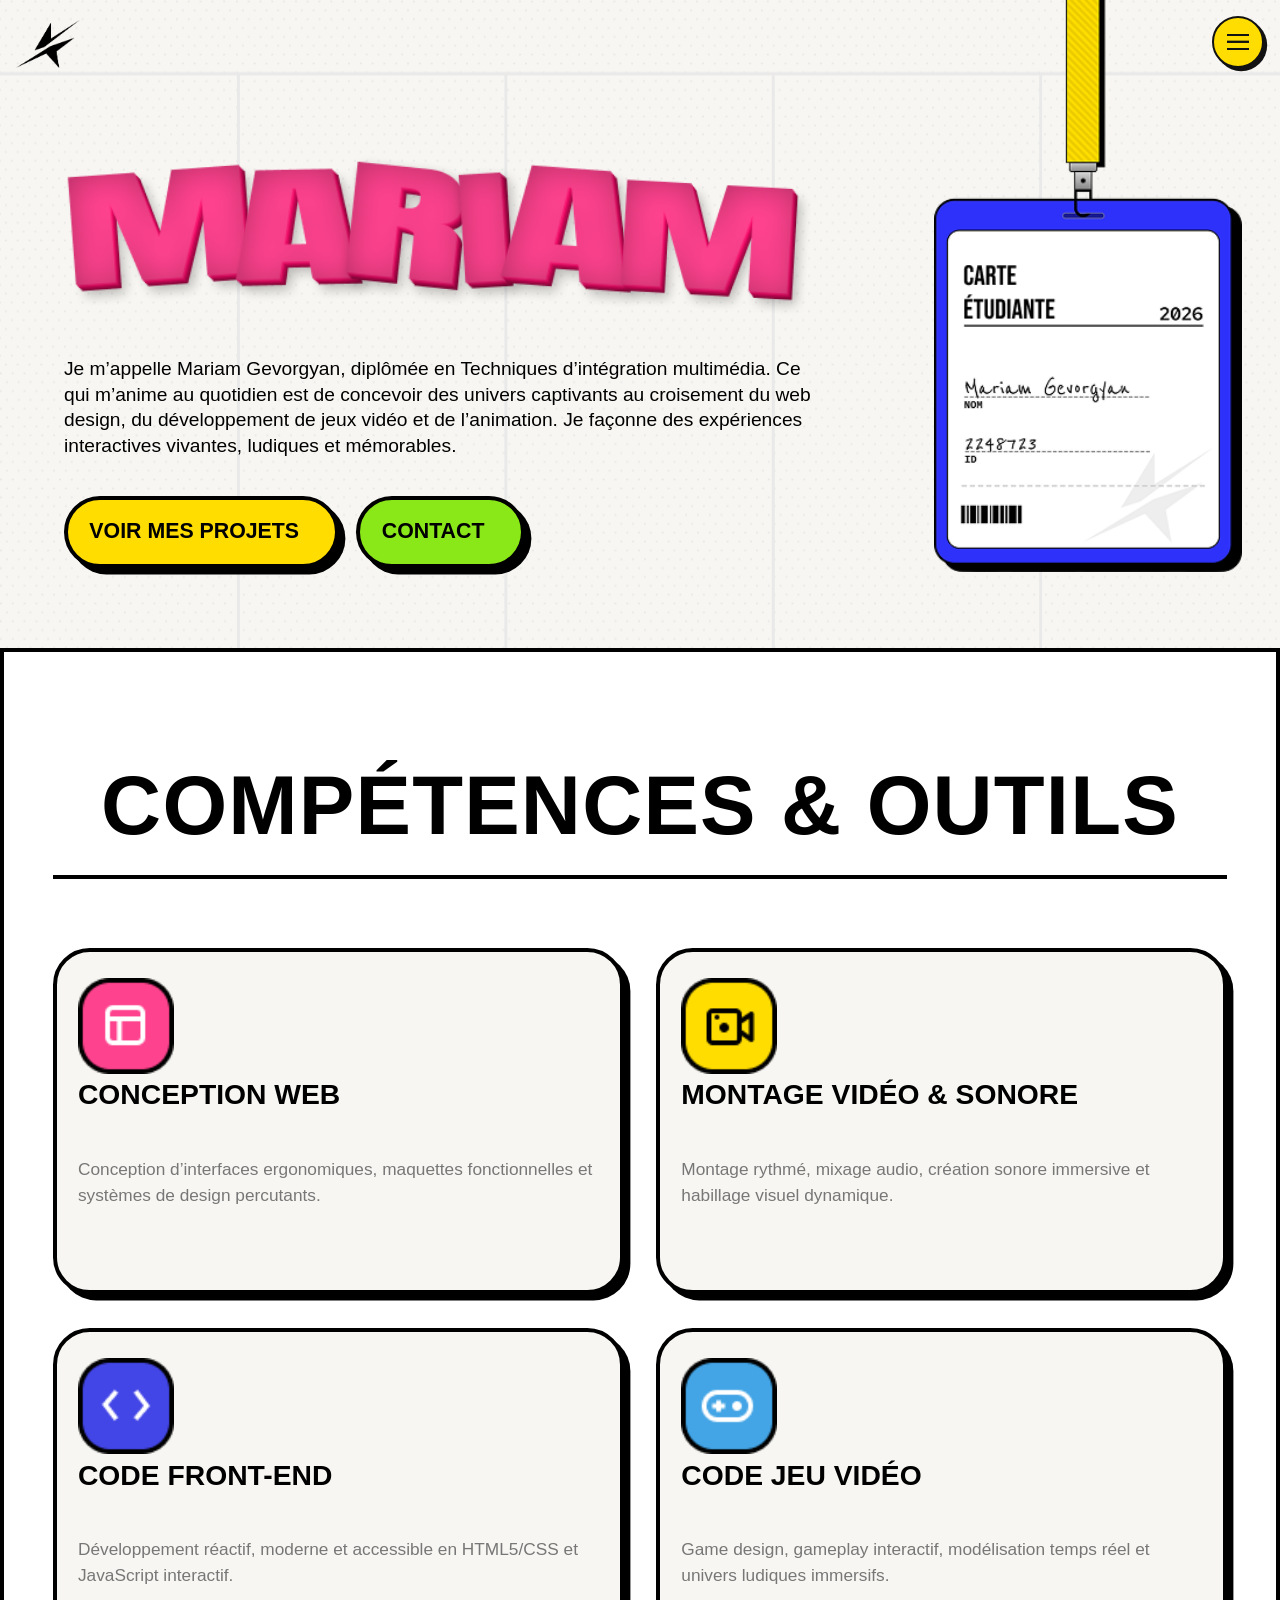
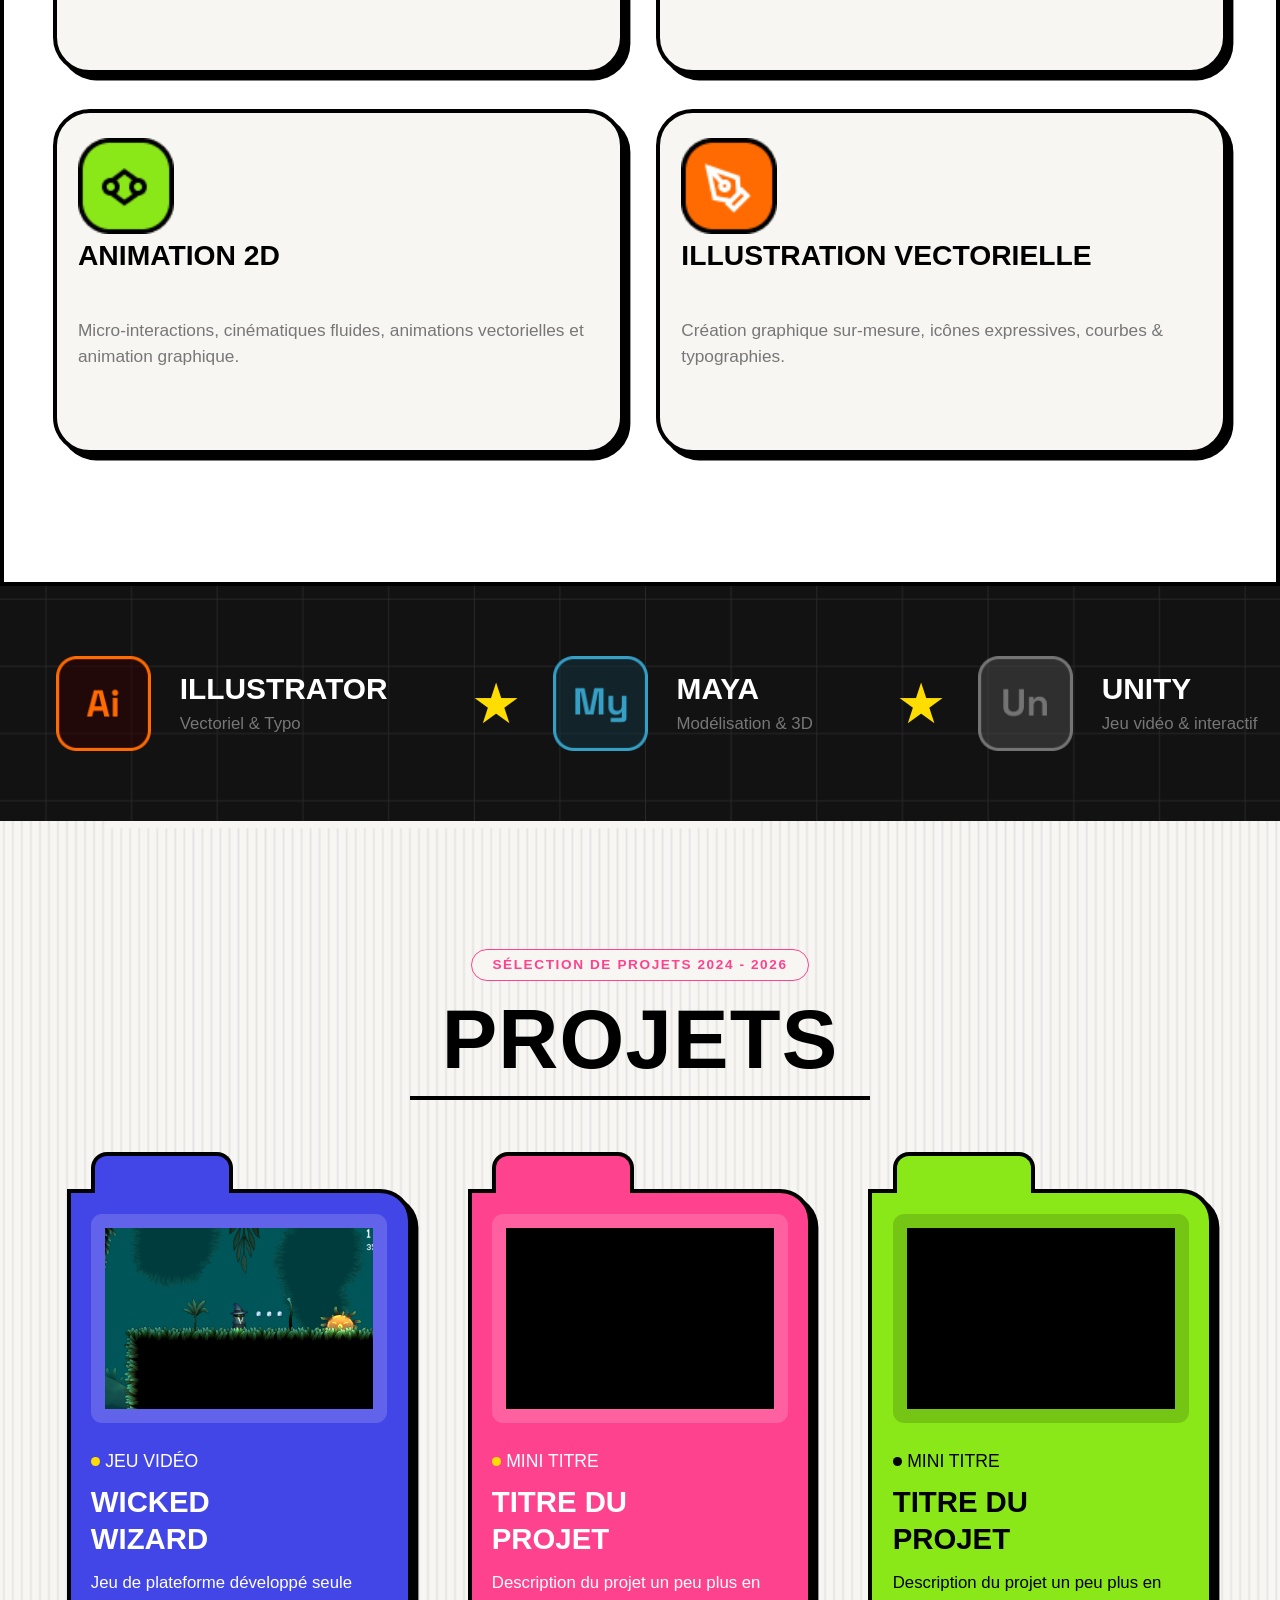
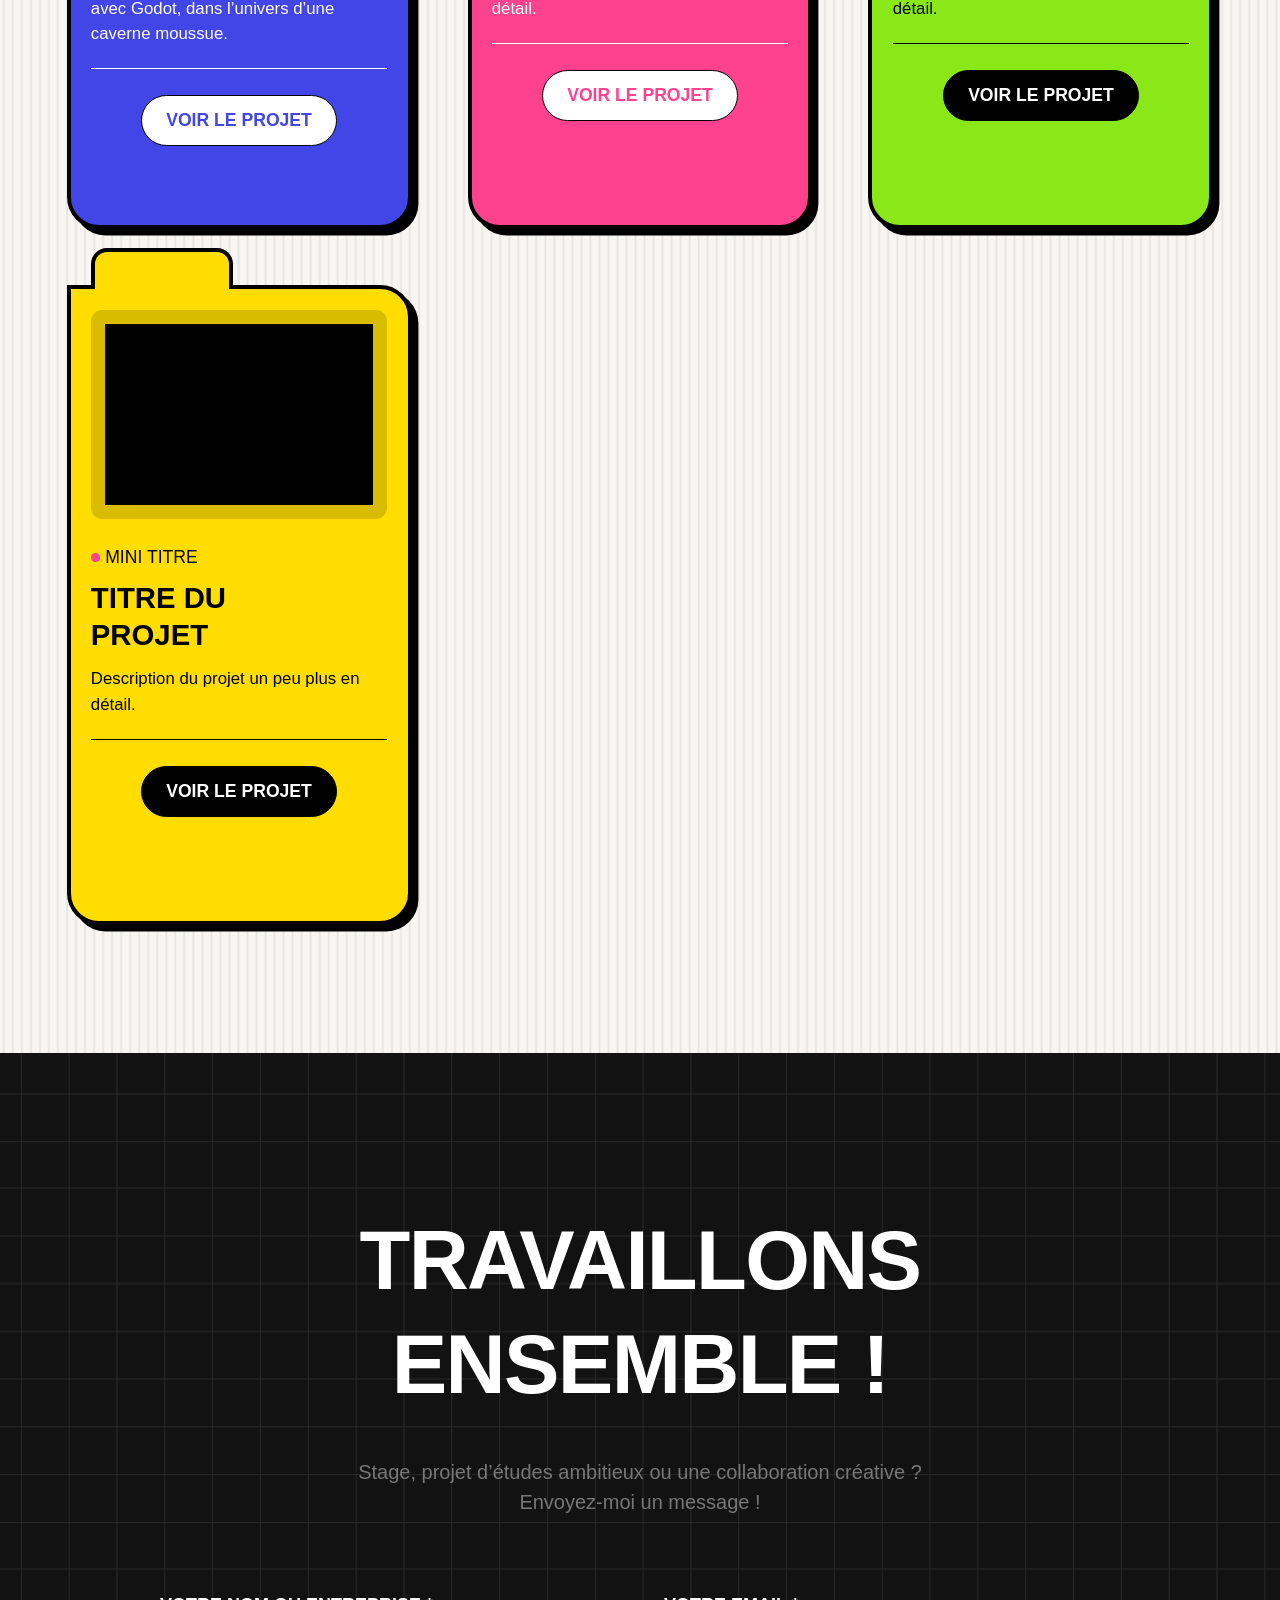
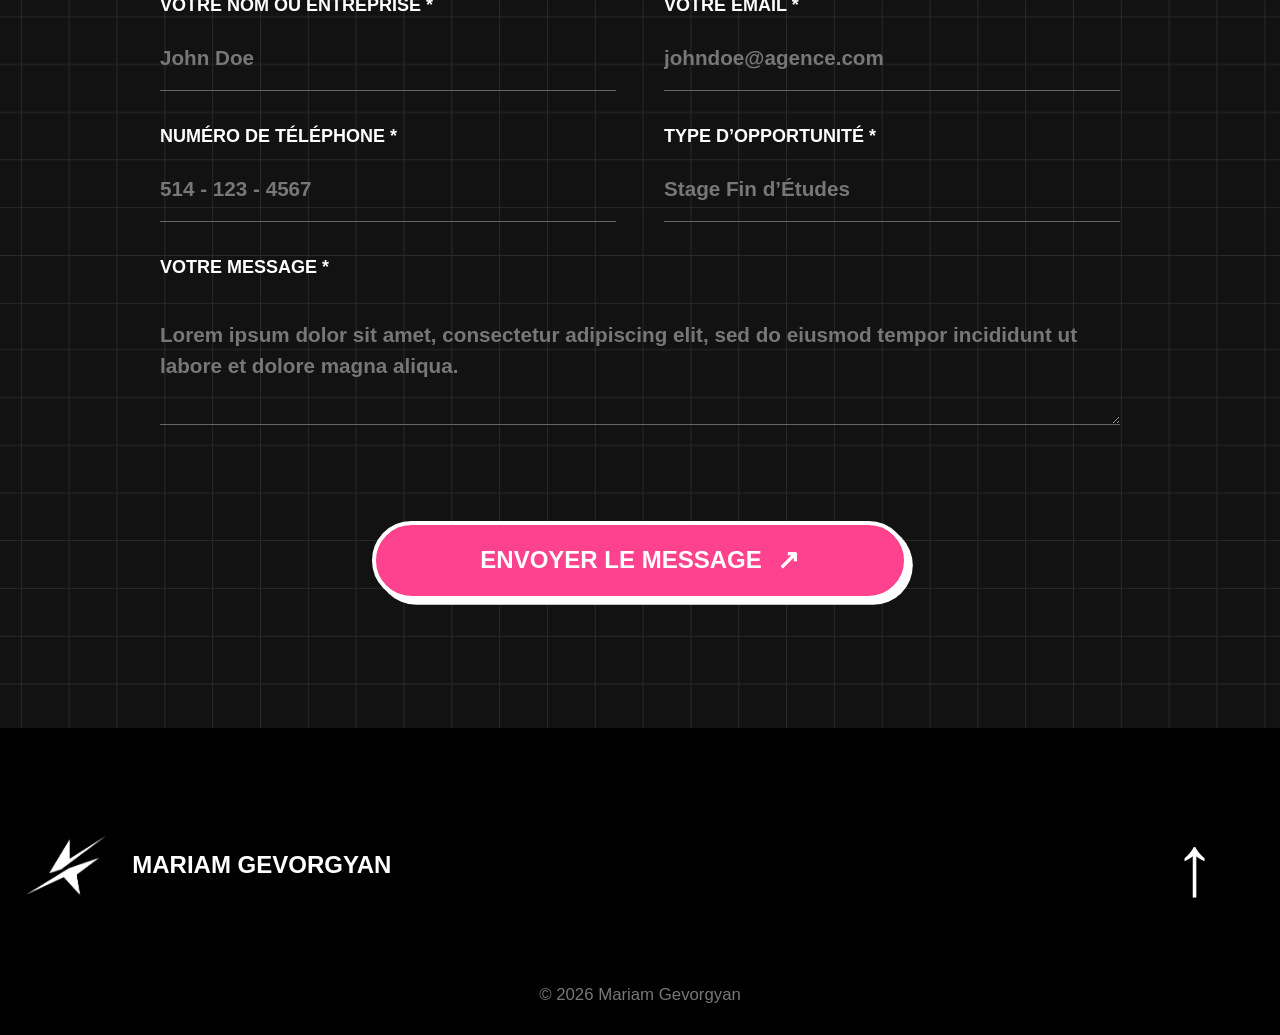
==== commit f3002dba: "Add project images and enhance project details in HTML and CSS" ====
--- a/index.html
+++ b/index.html
@@ -1,5 +1,6 @@
 <!DOCTYPE html>
 <html lang="fr">
+    <!-- Informations de la page et liens vers les feuilles de style. -->
 <head>
     <meta charset="UTF-8">
     <meta name="viewport" content="width=device-width, initial-scale=1.0">
@@ -210,11 +211,13 @@
             <div class="projets__grille">
                 <!-- Projet 1 : bleu -->
                 <article class="projet projet--bleu">
-                    <div class="projet__apercu" aria-hidden="true"></div>
-                    <p class="projet__categorie">Mini titre</p>
-                    <h3 class="projet__titre">Titre du<br>projet</h3>
+                    <div class="projet__apercu" aria-hidden="true">
+                    <img class="projet__image" src="assets/images/projet1-visuel2.png" alt="">
+                    </div>
+                    <p class="projet__categorie">Jeu vidéo</p>
+                    <h3 class="projet__titre">Wicked<br>Wizard</h3>
                     <p class="projet__description">
-                        Description du projet un peu plus en détail.
+                        Jeu de plateforme développé seule avec Godot, dans l’univers d’une caverne moussue.
                     </p>
                     <div class="projet__action">
                         <a class="projet__bouton"
--- a/css/composants/projets.css
+++ b/css/composants/projets.css
@@ -149,3 +149,10 @@
     color: var(--blanc);
     background-color: var(--noir);
 }
+
+.projet__image {
+    display: block;
+    width: 100%;
+    height: 100%;
+    object-fit: cover;
+}
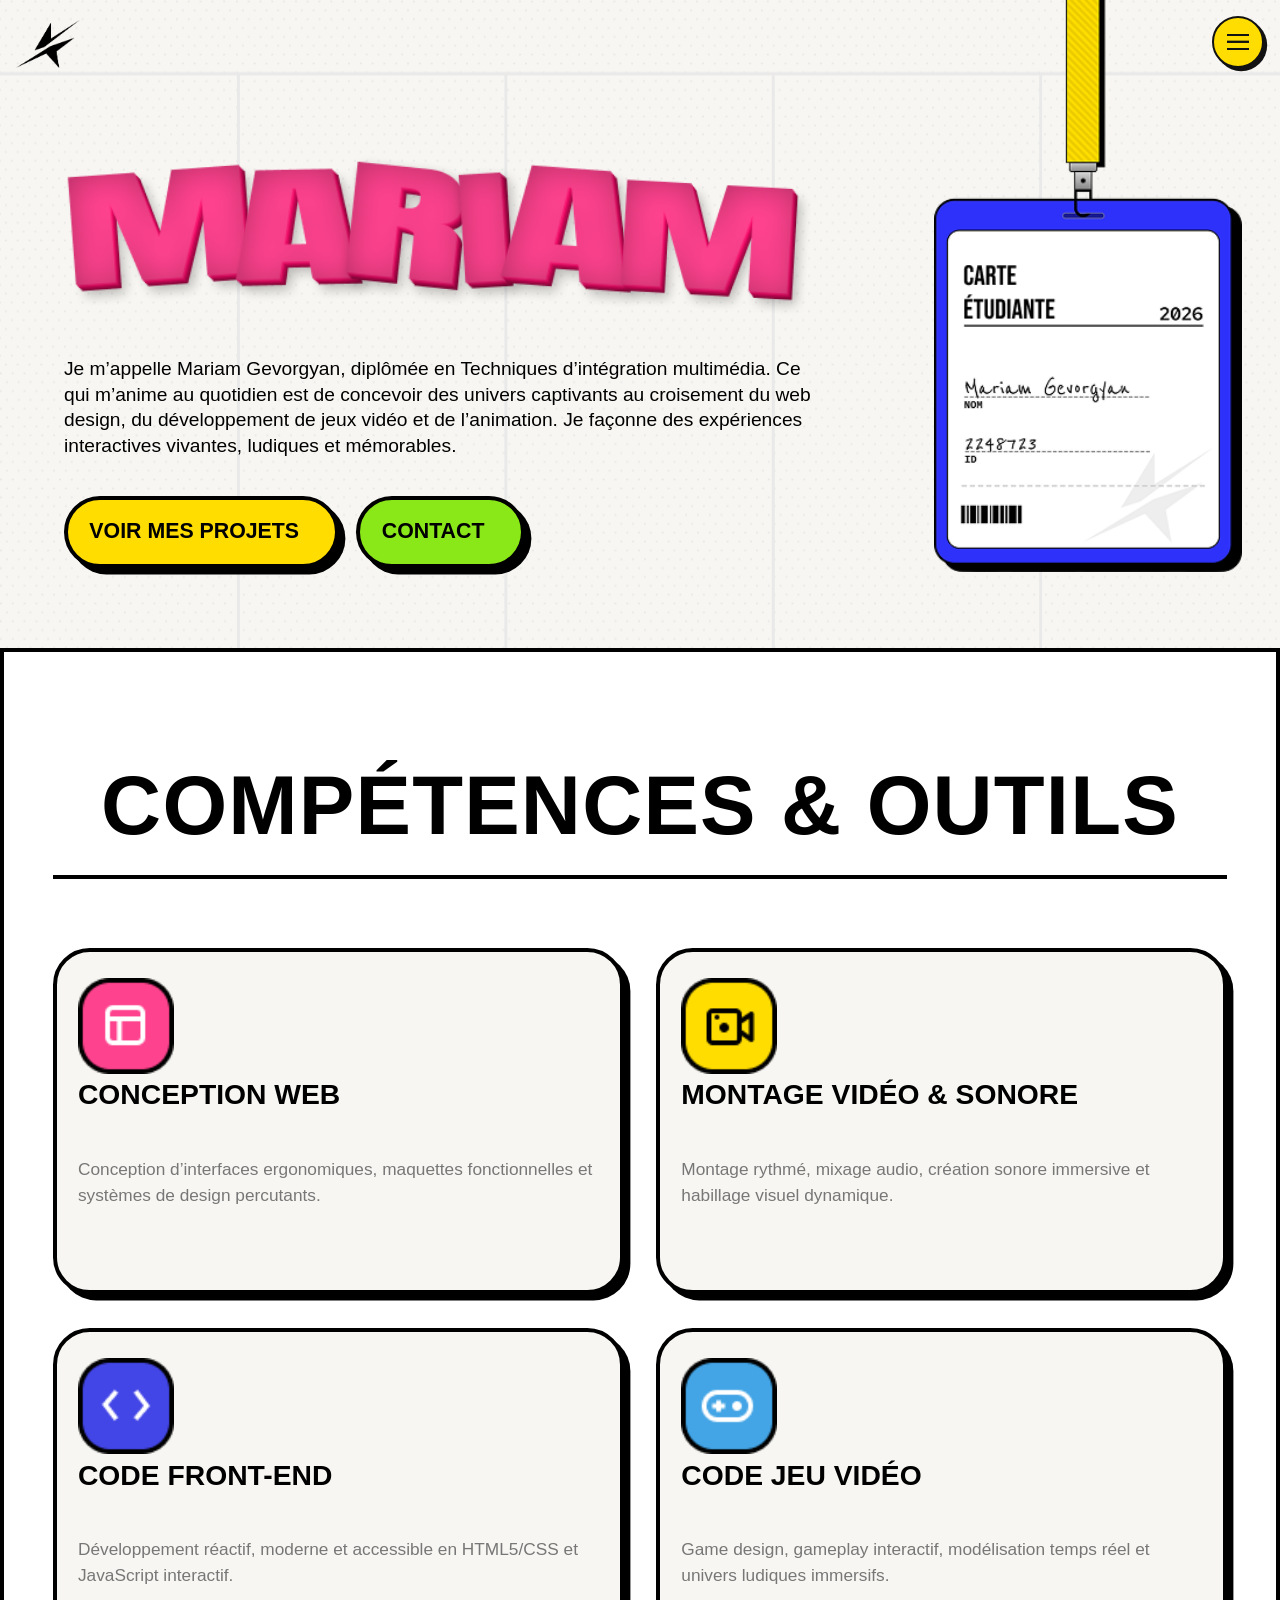
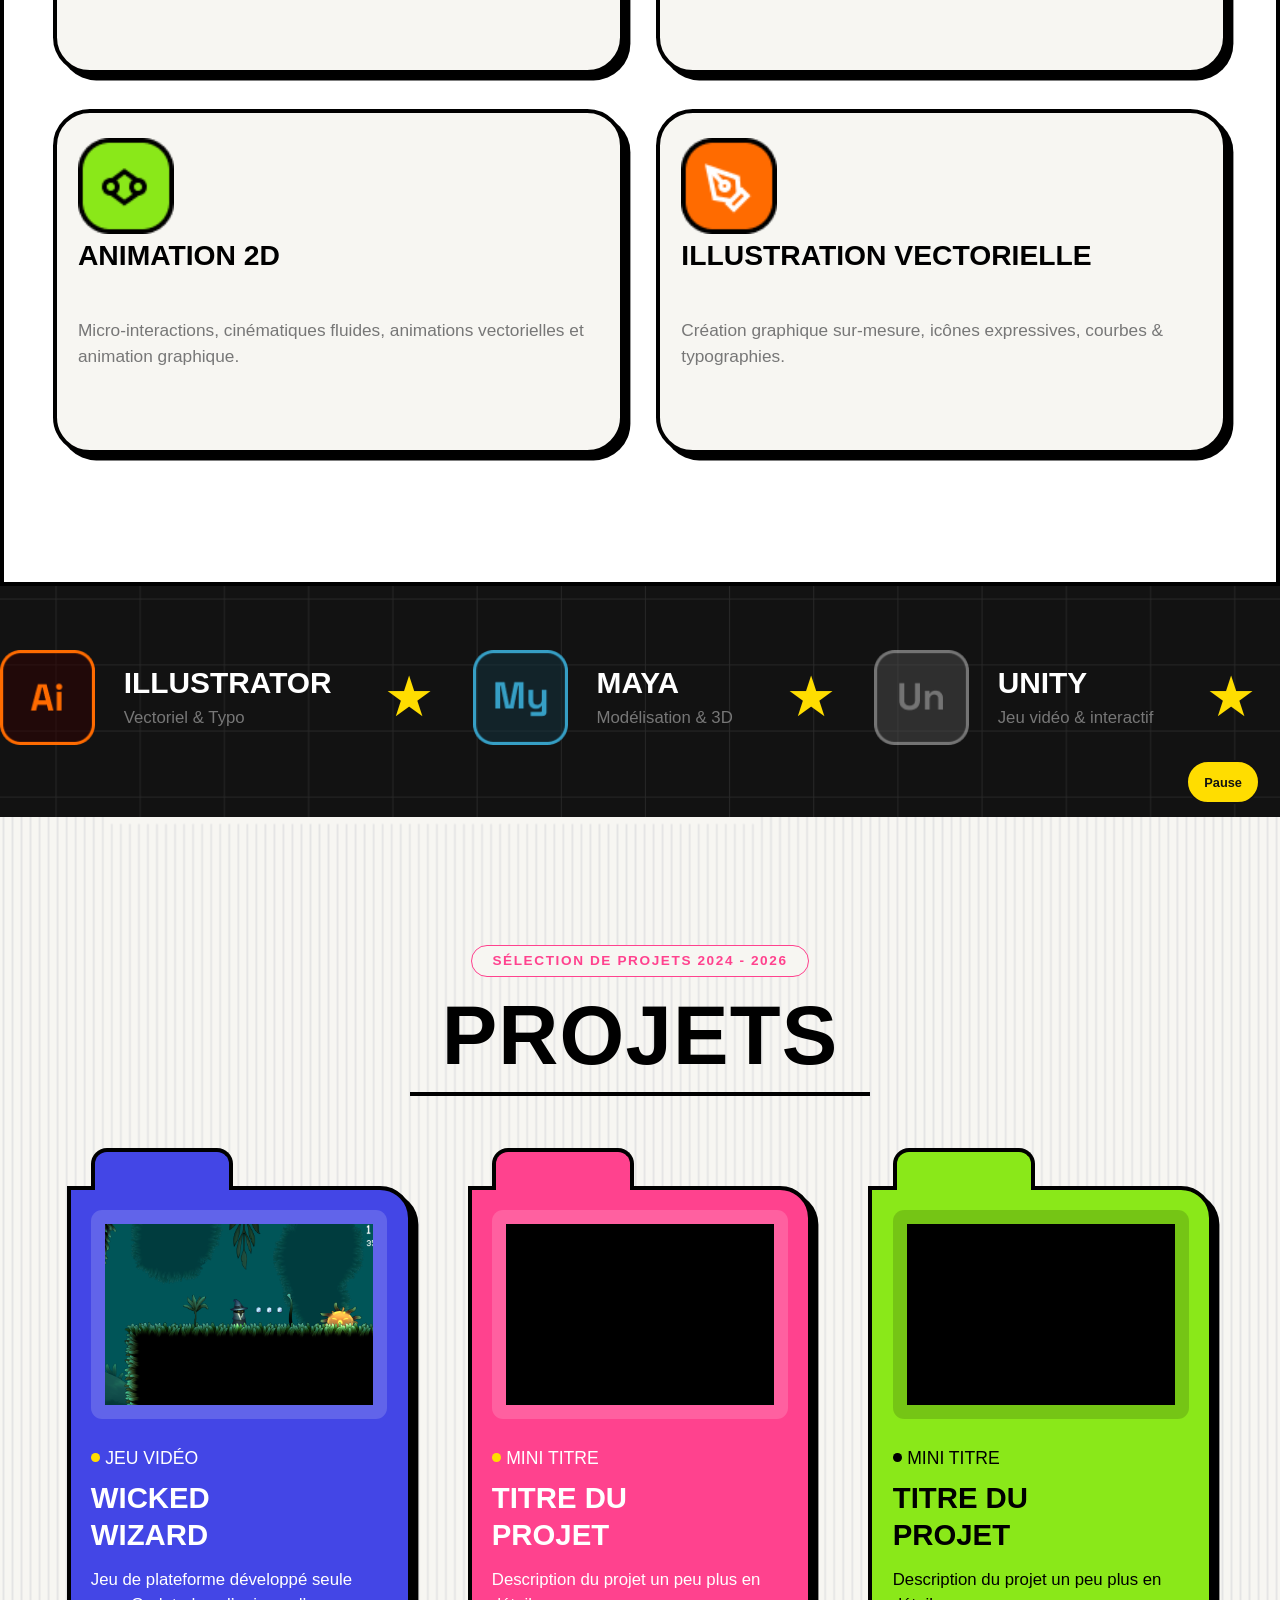
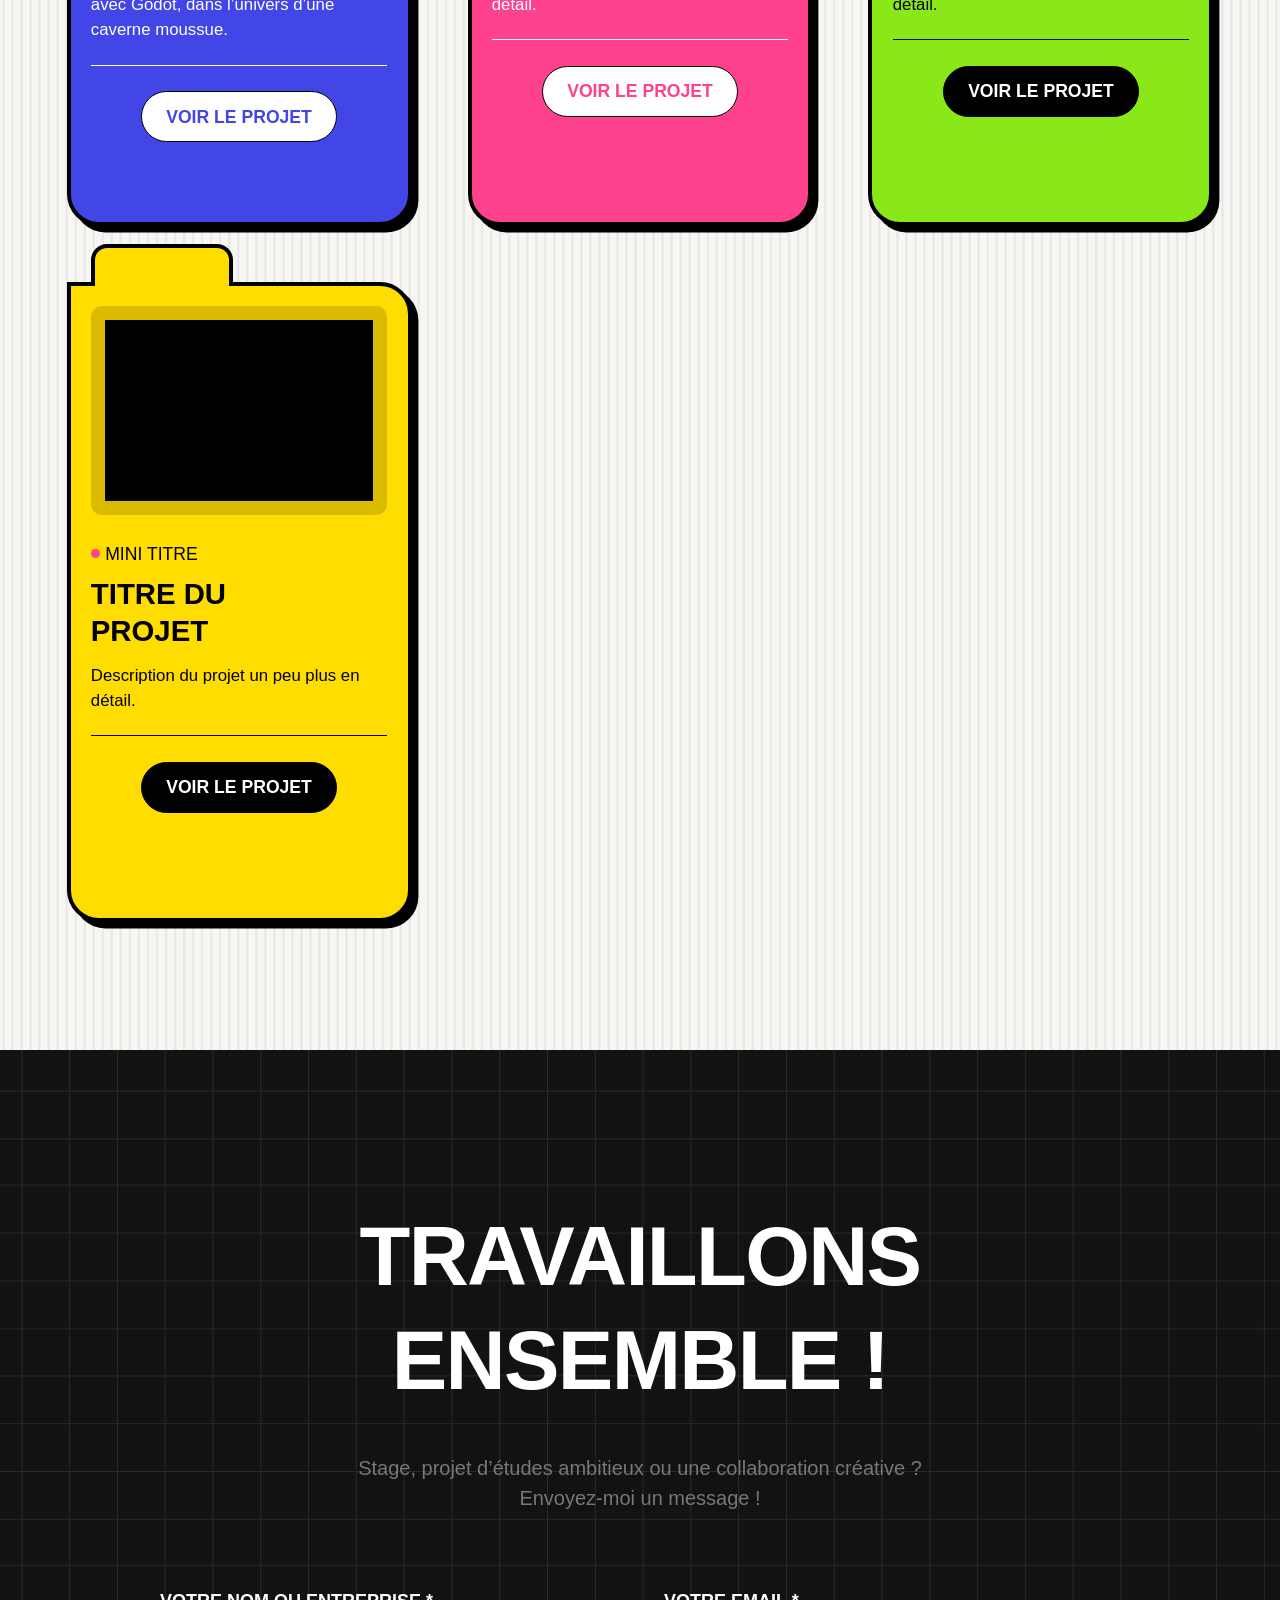
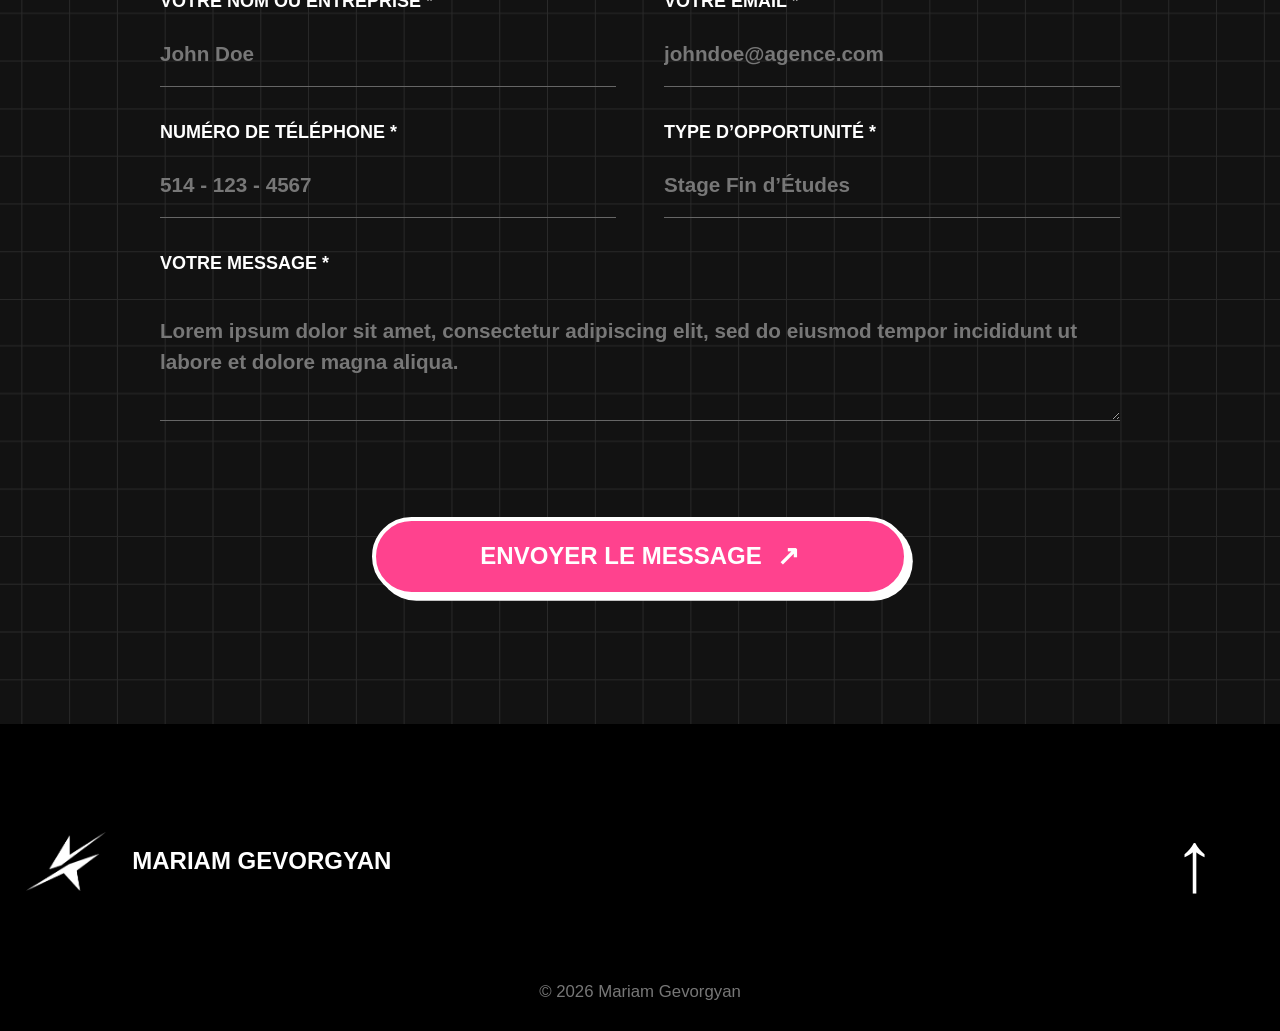
==== commit 5a4e1400: "." ====
--- a/index.html
+++ b/index.html
@@ -16,8 +16,12 @@
     <link rel="stylesheet" href="css/composants/logiciels.css">
     <link rel="stylesheet" href="css/composants/projets.css">
     <link rel="stylesheet" href="css/mobile-accueil.css">
+    <link rel="stylesheet" href="css/animations-accueil.css">
     
 </head>
+
+<script type="module" src="js/animations-index.js"></script>
+
 
 <!--CONTENU DE LA PAGE D’ACCUEIL-->
 <body>
--- a/css/composants/accueil.css
+++ b/css/composants/accueil.css
@@ -554,4 +554,226 @@
 
 }
 
-
+/* ANIMATIONS DE L'ACCUEIL — charger après les autres CSS, y compris le mobile. */
+@media (prefers-reduced-motion: no-preference) {
+    html.defilement-accueil { scroll-behavior: smooth; }
+}
+
+/* Apparition des titres et cartes : 420 ms et un décalage de groupe limité. */
+.animations-accueil .revelation {
+    transition: opacity 420ms ease var(--delai-revelation, 0ms),
+                transform 420ms cubic-bezier(0.22, 1, 0.36, 1) var(--delai-revelation, 0ms);
+}
+.animations-accueil .revelation-attente { opacity: 0; transform: translateY(1rem); }
+.animations-accueil .revelation-immediate { transition: none; }
+
+/* MARIAM : apparition successive et petit rebond, sans boucle. */
+.animations-accueil .animation-lettre {
+    animation: entree-lettre 430ms cubic-bezier(0.22, 1, 0.36, 1) var(--delai-lettre, 0ms) backwards;
+}
+@keyframes entree-lettre {
+    from { opacity: 0; transform: translateY(0.8rem); }
+    75% { opacity: 1; transform: translateY(-0.12rem); }
+    to { opacity: 1; transform: translateY(0); }
+}
+
+/* Navigation : apparition d'une ligne dans la couleur actuelle du lien. */
+.animations-accueil .entete__liens a,
+.animations-accueil .menu-mobile__liens a { position: relative; }
+.animations-accueil .entete__liens a { display: inline-block; }
+.animations-accueil .entete__liens a::after,
+.animations-accueil .menu-mobile__liens a::after {
+    content: "";
+    position: absolute;
+    left: 0;
+    right: 0;
+    bottom: -0.25rem;
+    height: 0.125rem;
+    background: currentColor;
+    transform: scaleX(0);
+    transform-origin: left;
+    transition: transform 160ms ease-out;
+    pointer-events: none;
+}
+.animations-accueil .menu-mobile__liens a::after { left: 0.5rem; right: 0.5rem; bottom: 0.5rem; }
+.animations-accueil .entete__liens a:focus-visible::after,
+.animations-accueil .menu-mobile__liens a:focus-visible::after { transform: scaleX(1); }
+
+/* Boutons : déplacement rapide, sans changement des couleurs ni des arrondis. */
+.animations-accueil :is(.bouton, .projet__bouton, .menu-mobile__bouton) {
+    transition: translate 140ms ease-out, scale 140ms ease-out;
+}
+.animations-accueil .projet__bouton { display: inline-flex; align-items: center; justify-content: center; }
+.animations-accueil :is(.bouton, .projet__bouton, .menu-mobile__bouton):active { translate: 0.1rem 0.1rem; scale: 0.98; }
+
+/* Survols : réservés aux appareils munis d'une souris précise. */
+@media (hover: hover) and (pointer: fine) and (prefers-reduced-motion: no-preference) {
+    .animations-accueil .accueil__lettre { transition: scale 180ms ease-out; }
+    .animations-accueil .accueil__lettre:hover { scale: 1.07; }
+    .animations-accueil .projet {
+        --inclinaison-projet: -1deg;
+        transition: translate 180ms ease-out, scale 180ms ease-out, rotate 180ms ease-out,
+                    box-shadow 180ms ease-out, opacity 420ms ease var(--delai-revelation, 0ms),
+                    transform 420ms cubic-bezier(0.22, 1, 0.36, 1) var(--delai-revelation, 0ms);
+    }
+    .animations-accueil .projet:nth-child(even) { --inclinaison-projet: 1deg; }
+    .animations-accueil .projet:is(:hover, :focus-within) {
+        translate: 0 -0.4rem;
+        scale: 1.012;
+        rotate: var(--inclinaison-projet);
+        box-shadow: 0.6rem 0.75rem 0 var(--noir, #121212);
+        z-index: 1;
+    }
+    .animations-accueil .projet.revelation-immediate { transition: none; }
+    .animations-accueil :is(.bouton, .projet__bouton, .menu-mobile__bouton):hover { translate: 0 -0.12rem; scale: 1.025; }
+    .animations-accueil :is(.bouton, .projet__bouton, .menu-mobile__bouton):active { translate: 0.1rem 0.1rem; scale: 0.98; }
+    .animations-accueil .entete__liens a:hover::after,
+    .animations-accueil .menu-mobile__liens a:hover::after { transform: scaleX(1); }
+
+
+}
+
+/* Carte étudiante : animation automatique, aucune interaction. */
+.animations-accueil .accueil__carte {
+    pointer-events: none;
+    user-select: none;
+    transform-origin: 50% 0;
+}
+.animations-accueil .accueil__carte.carte-entree {
+    animation: entree-carte 1600ms ease-out both;
+}
+@keyframes entree-carte {
+    0% { translate: 0 var(--carte-depart, -100vh); rotate: -6deg; }
+    45% { translate: 0 0; rotate: 5deg; }
+    62% { translate: 0 0; rotate: -4deg; }
+    78% { translate: 0 0; rotate: 2.5deg; }
+    90% { translate: 0 0; rotate: -1deg; }
+    100% { translate: 0 0; rotate: 0deg; }
+}
+
+/* Logiciels : bandeau continu sur ordinateur et mobile. */
+.animations-accueil .logiciels.logiciels--anime {
+    position: relative;
+    display: block;
+    height: auto;
+    padding: clamp(2.5rem, 5vw, 5rem) 0 4.5rem;
+    overflow: hidden;
+}
+.animations-accueil .logiciels__fenetre { width: 100%; overflow: hidden; }
+.animations-accueil .logiciels--anime .logiciels__piste {
+    display: flex;
+    align-items: center;
+    width: max-content;
+    max-width: none;
+    margin: 0;
+    padding: 0;
+    gap: clamp(1.5rem, 3vw, 3rem);
+    will-change: transform;
+}
+.animations-accueil .logiciels--anime .logiciel { flex: 0 0 auto; }
+.animations-accueil .logiciels--anime .logiciel__etoile { margin-inline: 1.5rem 0; }
+.animations-accueil .logiciels__pause {
+    position: absolute;
+    right: 1.25rem;
+    bottom: 0.8rem;
+    min-height: 2.75rem;
+    padding: 0.45rem 1rem;
+    border: 2px solid #121212;
+    border-radius: 999rem;
+    color: #121212;
+    background: var(--jaune, #FFDD00);
+    font: 700 0.8rem var(--police-interface, sans-serif);
+    cursor: pointer;
+}
+.animations-accueil .logiciels__pause:focus-visible { outline: 3px solid #fff; outline-offset: 3px; }
+/* Si le mouvement est désactivé, afficher les six originaux en grille. */
+.animations-accueil .logiciels:not(.logiciels--anime) { display: block; height: auto; padding: 2.5rem 1.25rem; }
+.animations-accueil .logiciels:not(.logiciels--anime) .logiciels__piste {
+    display: grid;
+    grid-template-columns: repeat(auto-fit, minmax(min(100%, 17rem), 1fr));
+    width: 100%;
+    padding: 0;
+    gap: 2rem;
+}
+.animations-accueil .logiciels:not(.logiciels--anime) .logiciel { min-width: 0; }
+.animations-accueil .logiciels:not(.logiciels--anime) .logiciel > div { min-width: 0; }
+.animations-accueil .logiciels:not(.logiciels--anime) .logiciel__usage { white-space: normal; }
+.animations-accueil .logiciels:not(.logiciels--anime) .logiciel__etoile { display: none; }
+
+/* Curseur : placé au-dessus de la page sans intercepter les clics. */
+.curseur-point, .curseur-cercle {
+    display: none;
+    position: fixed;
+    top: 0;
+    left: 0;
+    width: 0;
+    height: 0;
+    pointer-events: none;
+    z-index: 10000;
+}
+.curseur-point::before, .curseur-cercle::before, .curseur-cercle span {
+    position: absolute;
+    top: 0;
+    left: 0;
+    translate: -50% -50%;
+}
+.curseur-point::before {
+    content: "";
+    width: 0.4rem;
+    height: 0.4rem;
+    border-radius: 50%;
+    background: #121212;
+    box-shadow: 0 0 0 1px #fff;
+}
+.curseur-cercle::before {
+    content: "";
+    width: 1.9rem;
+    height: 1.9rem;
+    border: 2px solid #121212;
+    border-radius: 50%;
+    background: var(--rose, #FF428E);
+    box-shadow: 0 0 0 1px #fff;
+    opacity: 0.8;
+    transition: width 140ms ease, height 140ms ease, background-color 140ms ease, border-radius 140ms ease;
+}
+.curseur-cercle--actif::before { width: 2.6rem; height: 2.6rem; background: var(--vert, #8AE819); }
+.curseur-cercle--libelle::before { width: 3.6rem; height: 3.6rem; border-radius: 1rem; opacity: 1; }
+.curseur-cercle span { color: #121212; font: 700 0.55rem var(--police-mono, monospace); letter-spacing: 0.02em; }
+.curseur-point { z-index: 10001; }
+.curseur-point--libelle::before { visibility: hidden; }
+@media (hover: hover) and (pointer: fine) and (forced-colors: none) and (prefers-reduced-motion: no-preference) {
+    .animations-accueil.curseur-actif, .animations-accueil.curseur-actif * { cursor: none !important; }
+    .curseur-actif :is(.curseur-point, .curseur-cercle) { display: block; }
+}
+
+/* Réduction des mouvements : contenu visible et interactions sans animation. */
+@media (prefers-reduced-motion: reduce) {
+    html.defilement-accueil { scroll-behavior: auto; }
+    .animations-accueil :is(.revelation, .animation-lettre, .accueil__lettre, .accueil__carte, .projet, .bouton, .projet__bouton, .menu-mobile__bouton) {
+        animation: none !important;
+        transition: none !important;
+        translate: none !important;
+        scale: none !important;
+        rotate: none !important;
+    }
+    .animations-accueil .revelation-attente { opacity: 1; transform: none; }
+    .animations-accueil :is(.entete__liens a, .menu-mobile__liens a)::after { transition: none; }
+}
+@media print {
+    .animations-accueil .revelation {
+        transition: none !important;
+        opacity: 1 !important;
+        transform: none !important;
+    }
+    .animations-accueil .animation-lettre { animation: none; }
+    .animations-accueil .accueil__carte { animation: none !important; translate: none !important; rotate: none !important; }
+    .animations-accueil .logiciels { height: auto !important; padding: 1rem !important; }
+    .animations-accueil .logiciels .logiciels__piste {
+        display: grid !important;
+        grid-template-columns: repeat(auto-fit, minmax(15rem, 1fr));
+        width: 100% !important;
+        transform: none !important;
+    }
+    .animations-accueil .logiciels__pause, [data-copie-logiciel] { display: none !important; }
+    .curseur-point, .curseur-cercle { display: none !important; }
+}
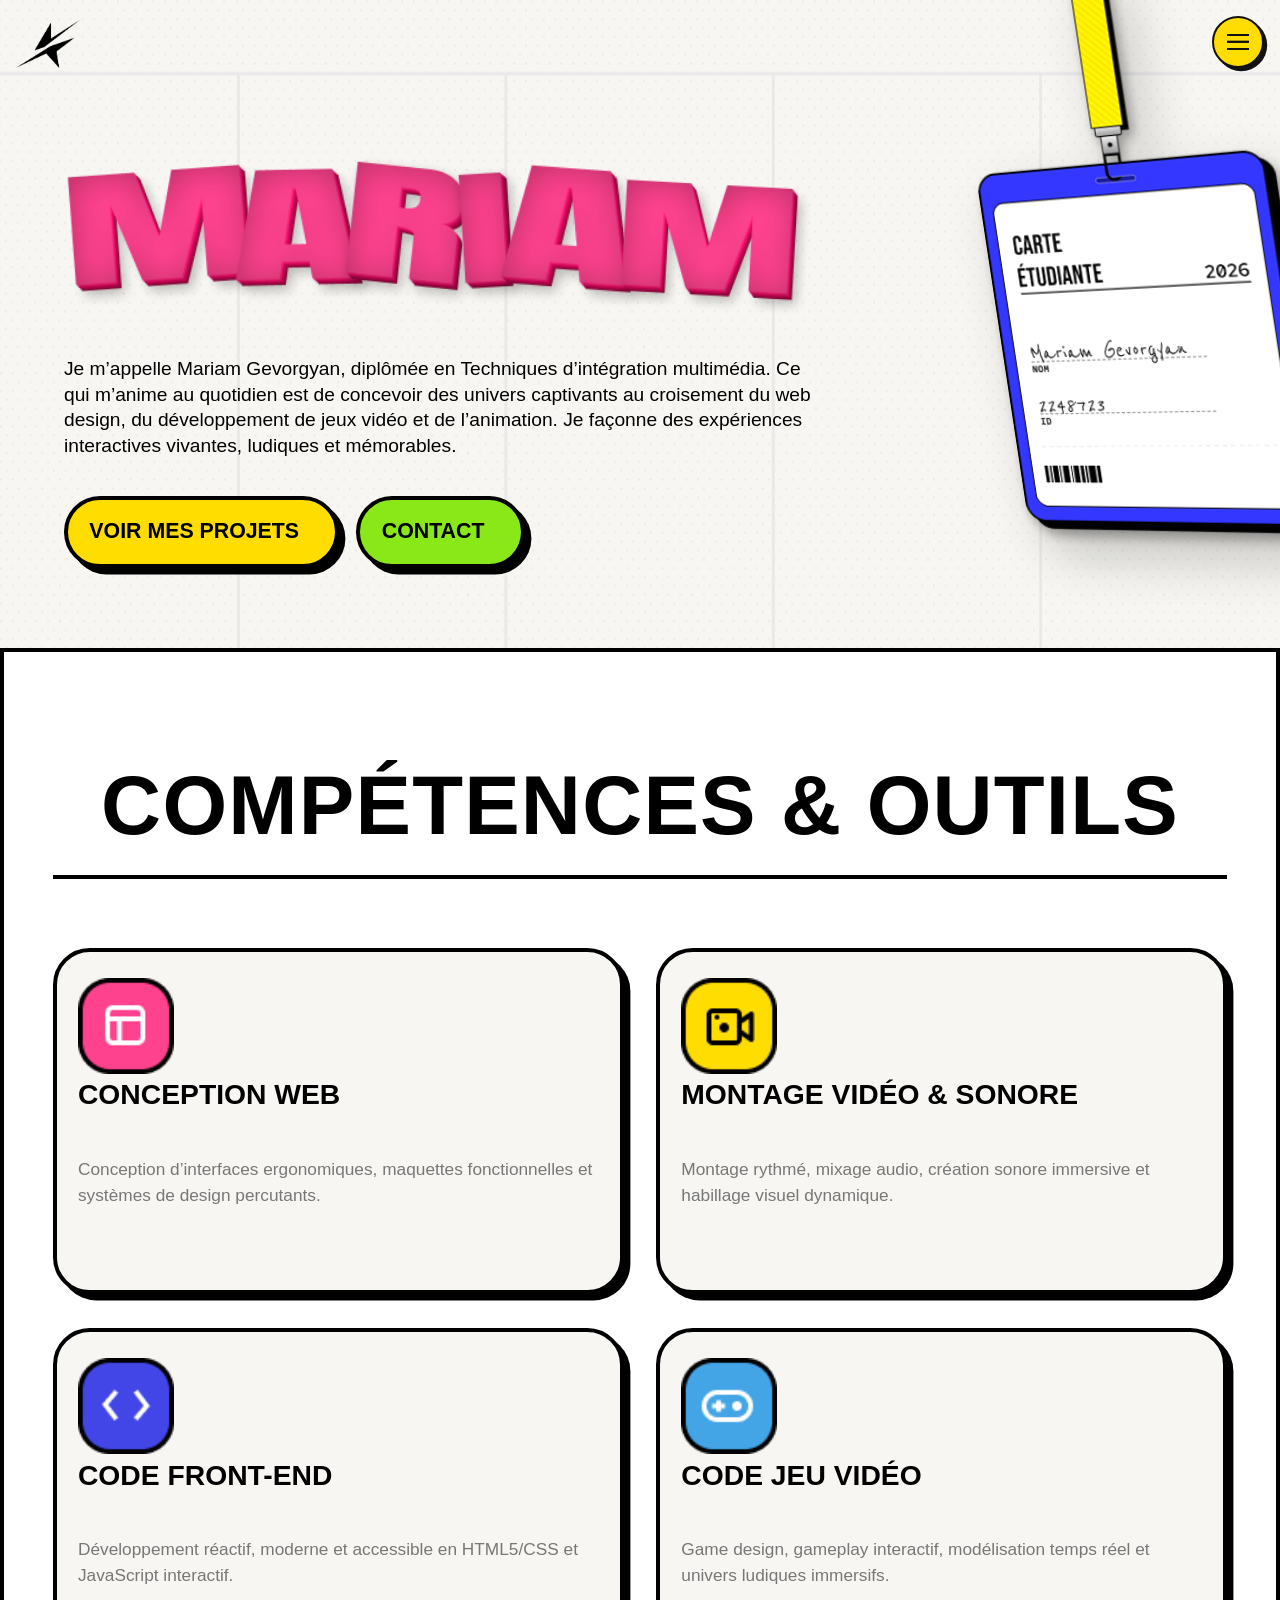
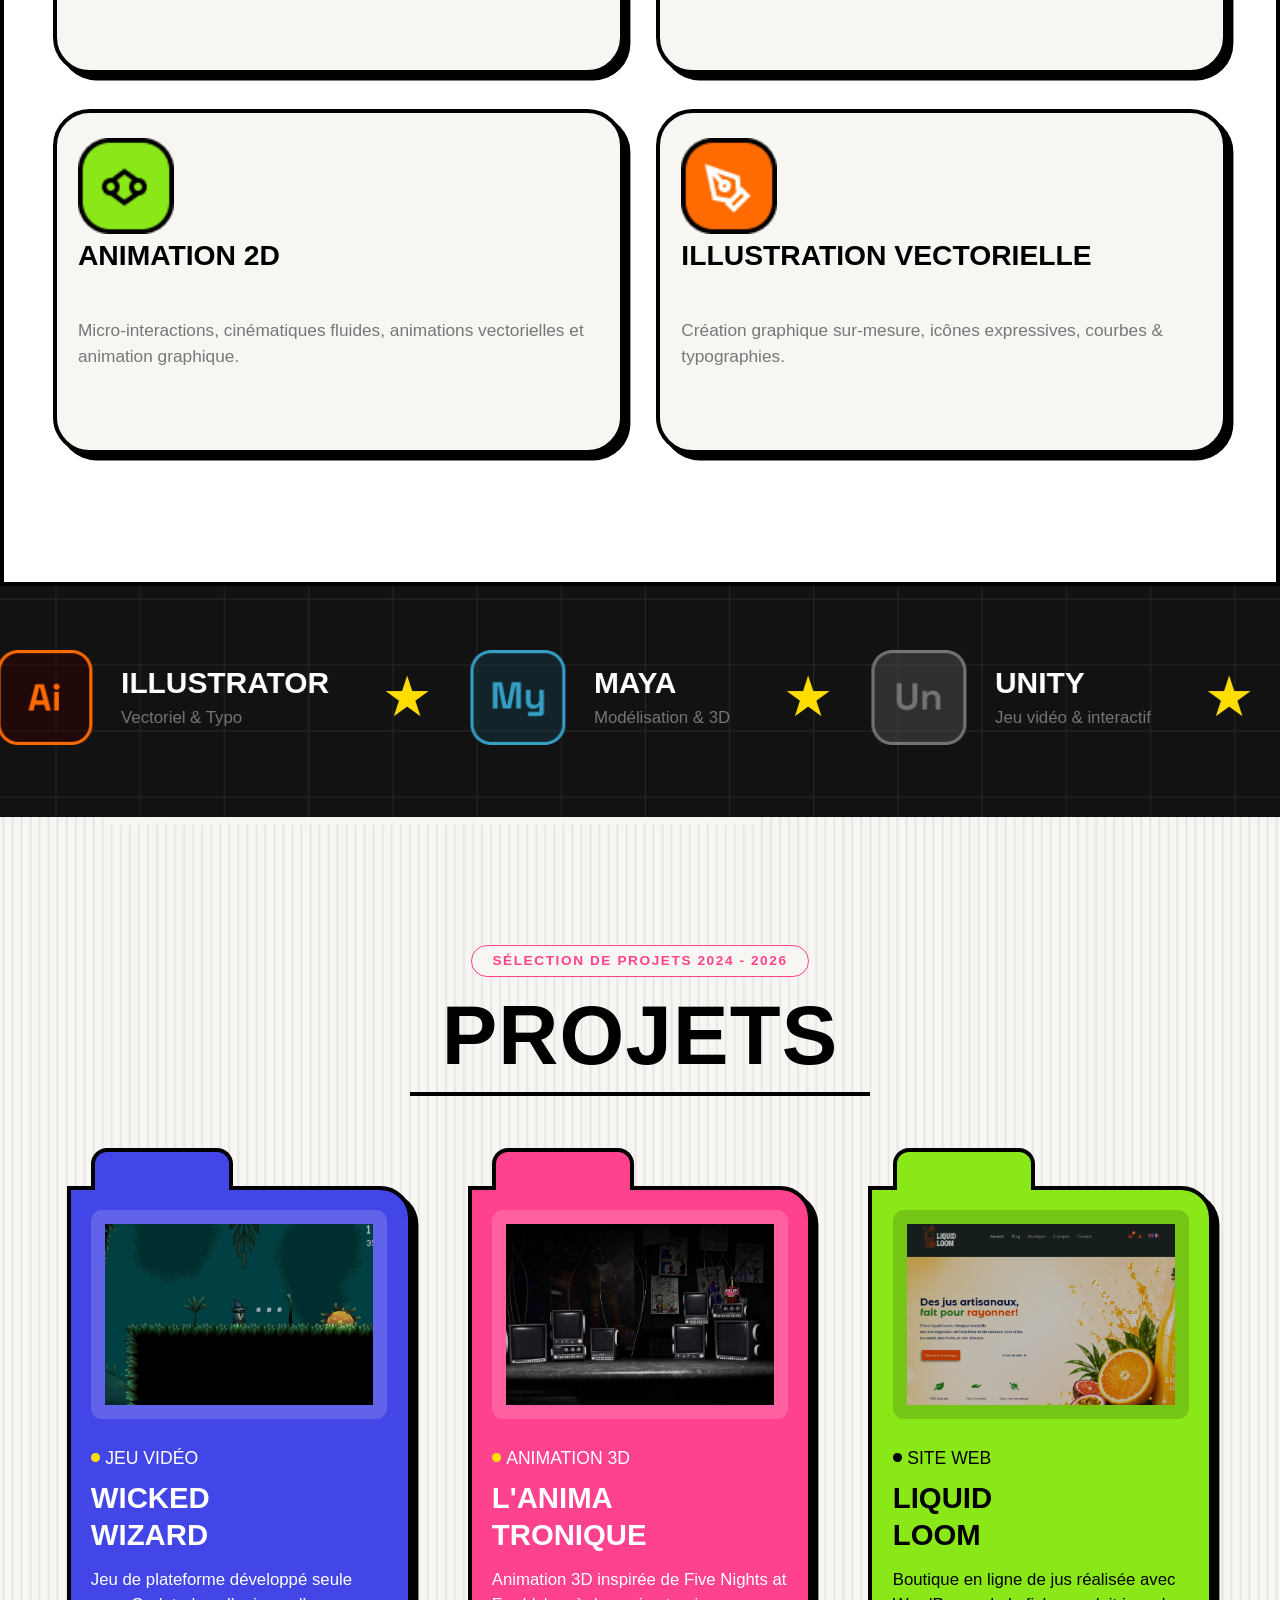
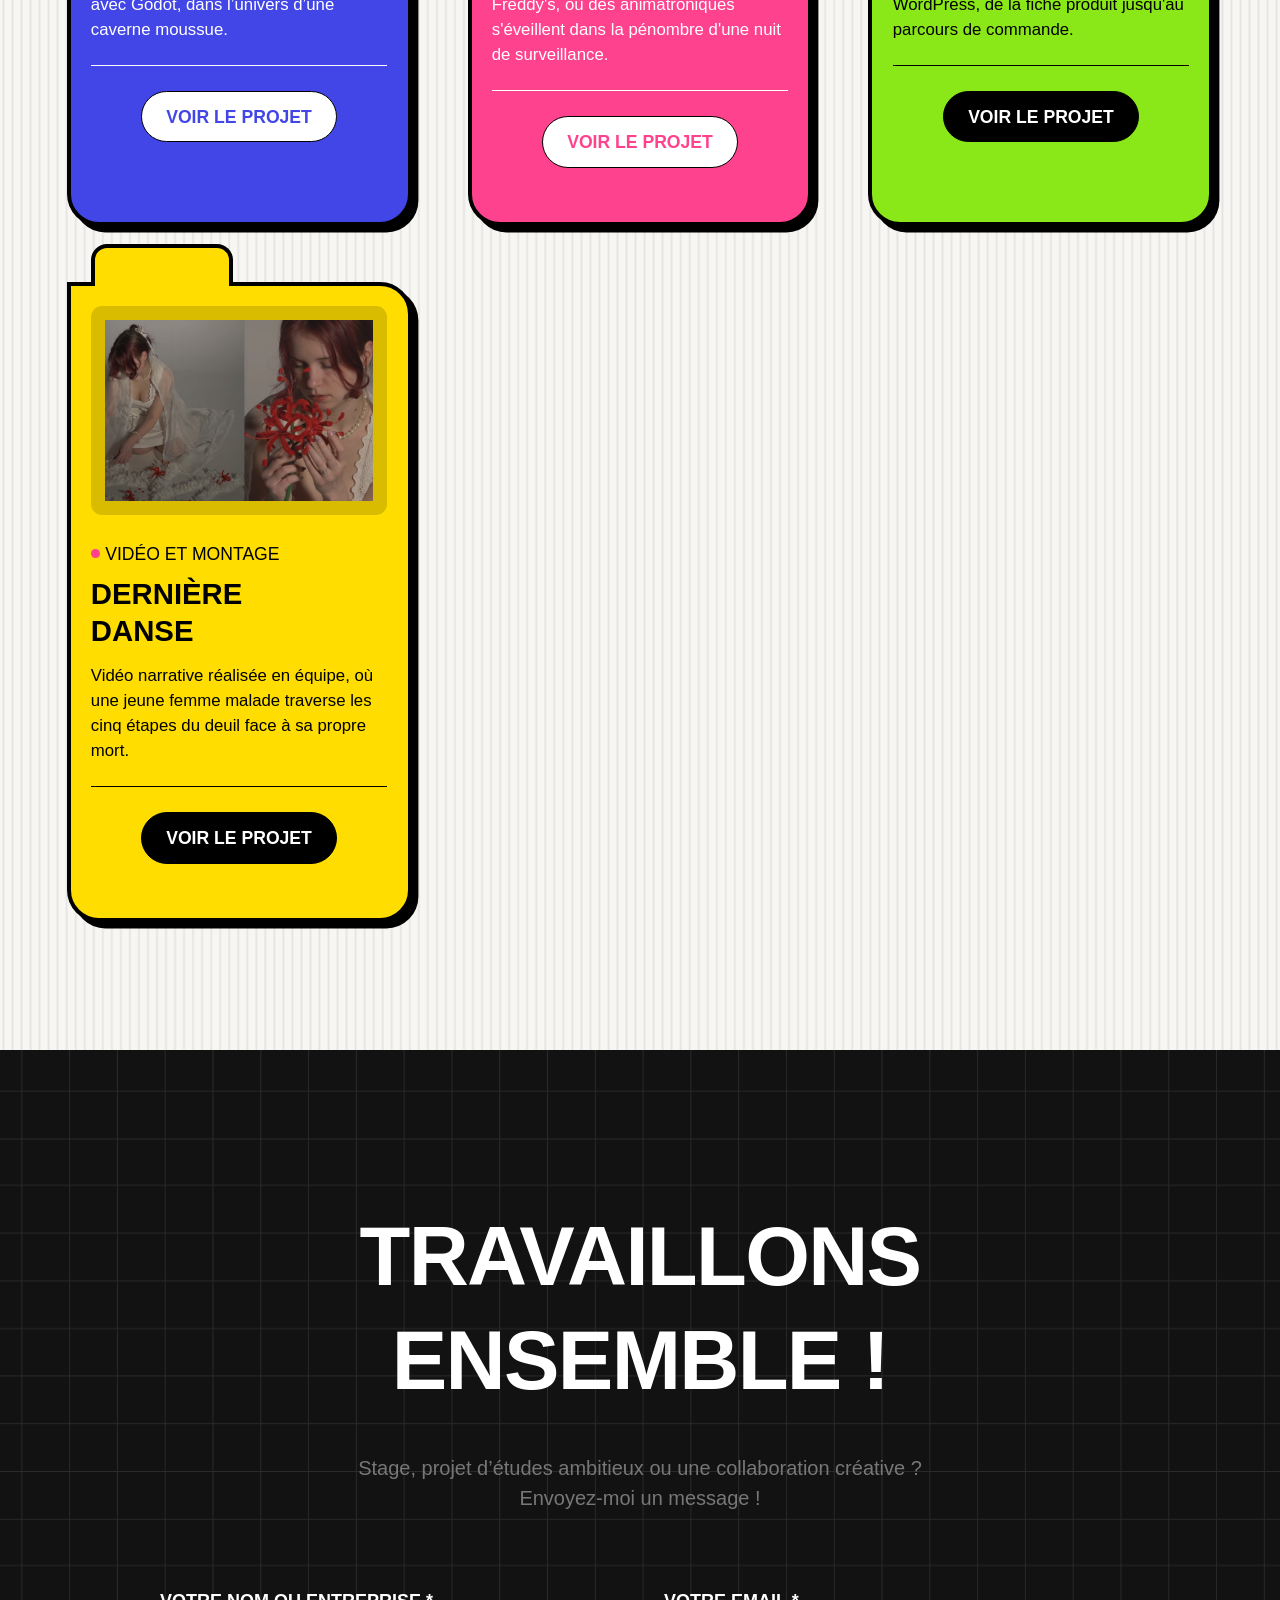
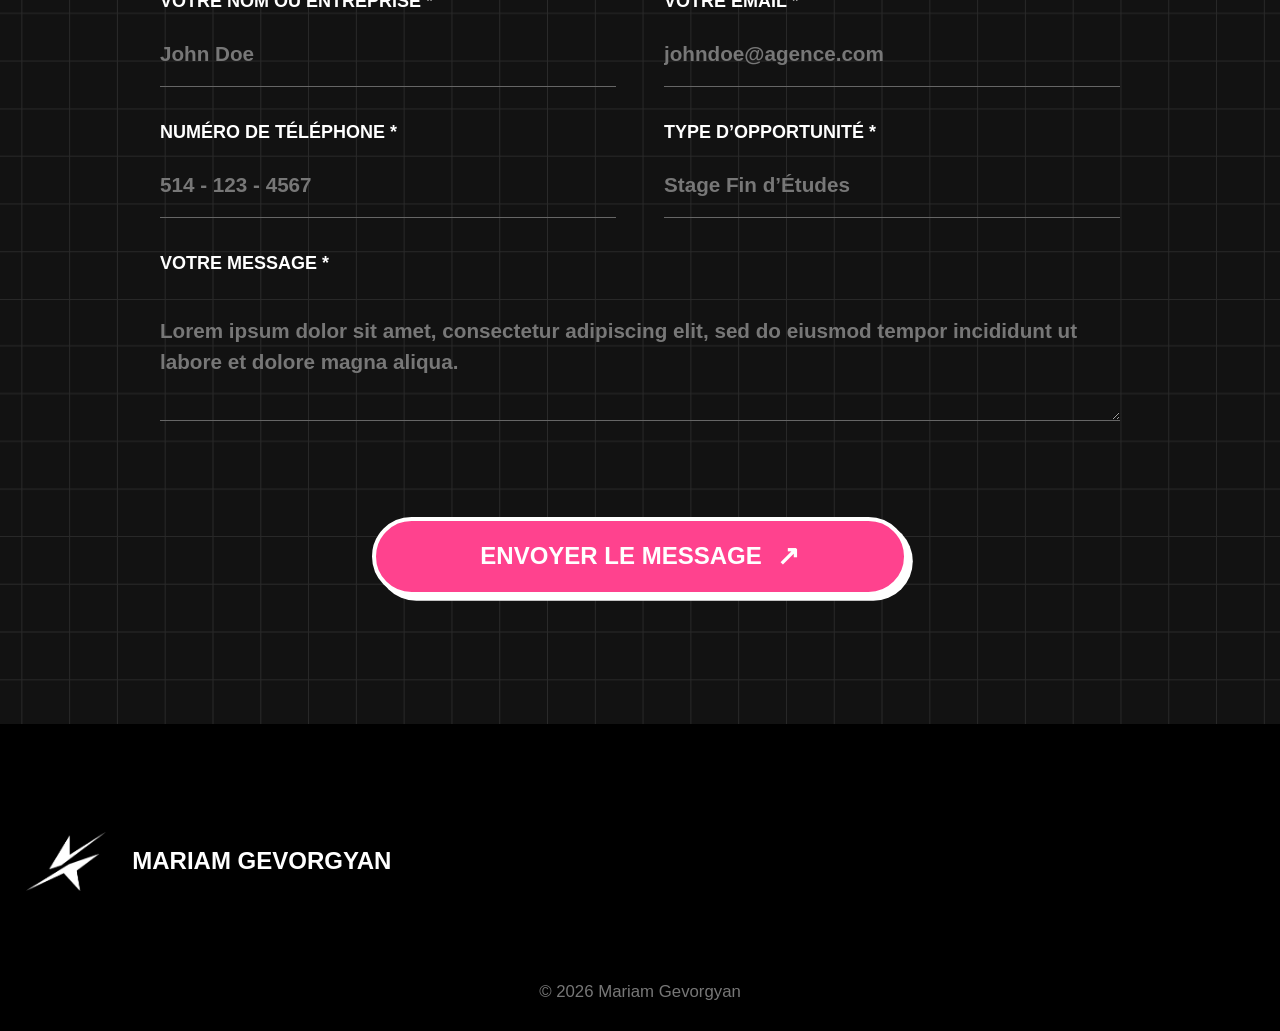
==== commit 2250a84f: "Add animations and components for project page - Introduced new CSS files for project animations, lo" ====
--- a/index.html
+++ b/index.html
@@ -15,8 +15,9 @@
     <link rel="stylesheet" href="css/composants/contact.css">
     <link rel="stylesheet" href="css/composants/logiciels.css">
     <link rel="stylesheet" href="css/composants/projets.css">
-    <link rel="stylesheet" href="css/mobile-accueil.css">
     <link rel="stylesheet" href="css/animations-accueil.css">
+    <link rel="stylesheet" href="css/composants/retour-haut.css">
+    <link rel="stylesheet" href="css/composants/logo.css">
     
 </head>
 
@@ -233,11 +234,13 @@
                 </article>
                 <!-- Projet 2 : rose -->
                 <article class="projet projet--rose">
-                    <div class="projet__apercu" aria-hidden="true"></div>
-                    <p class="projet__categorie">Mini titre</p>
-                    <h3 class="projet__titre">Titre du<br>projet</h3>
+                    <div class="projet__apercu" aria-hidden="true">
+                        <img class="projet__image" src="assets/images/projet2-visuel1.png" alt="">
+                    </div>
+                    <p class="projet__categorie">Animation 3D</p>
+                    <h3 class="projet__titre">L'anima<br>tronique</h3>
                     <p class="projet__description">
-                        Description du projet un peu plus en détail.
+                        Animation 3D inspirée de Five Nights at Freddy's, où des animatroniques s'éveillent dans la pénombre d'une nuit de surveillance.
                     </p>
                     <div class="projet__action">
                         <a class="projet__bouton"
@@ -249,11 +252,13 @@
                 </article>
                 <!-- Projet 3 : vert -->
                 <article class="projet projet--vert">
-                    <div class="projet__apercu" aria-hidden="true"></div>
-                    <p class="projet__categorie">Mini titre</p>
-                    <h3 class="projet__titre">Titre du<br>projet</h3>
+                    <div class="projet__apercu" aria-hidden="true">
+                        <img class="projet__image" src="assets/images/projet3-visuel1.png" alt="">
+                    </div>
+                    <p class="projet__categorie">Site Web</p>
+                    <h3 class="projet__titre">Liquid<br>Loom</h3>
                     <p class="projet__description">
-                        Description du projet un peu plus en détail.
+                        Boutique en ligne de jus réalisée avec WordPress, de la fiche produit jusqu'au parcours de commande.
                     </p>
                     <div class="projet__action">
                         <a class="projet__bouton"
@@ -265,11 +270,13 @@
                 </article>
                 <!-- Projet 4 : jaune -->
                 <article class="projet projet--jaune">
-                    <div class="projet__apercu" aria-hidden="true"></div>
-                    <p class="projet__categorie">Mini titre</p>
-                    <h3 class="projet__titre">Titre du<br>projet</h3>
+                    <div class="projet__apercu" aria-hidden="true">
+                        <img class="projet__image" src="assets/images/projet4-visuel3.png" alt="">
+                    </div>
+                    <p class="projet__categorie">Vidéo et montage</p>
+                    <h3 class="projet__titre">Dernière<br>danse</h3>
                     <p class="projet__description">
-                        Description du projet un peu plus en détail.
+                        Vidéo narrative réalisée en équipe, où une jeune femme malade traverse les cinq étapes du deuil face à sa propre mort.
                     </p>
                     <div class="projet__action">
                         <a class="projet__bouton"
@@ -322,7 +329,9 @@
             <img class="pied-page__logo" src="assets/images/white_logo.png" alt="" loading="lazy">
             <span>Mariam Gevorgyan</span>
         </a>
-        <a class="pied-page__retour" href="#accueil" aria-label="Retour en haut de la page">↑</a> <!-- Le symbole ↑ est accompagné d’un aria-label qui explicite sa fonction de retour en haut. -->
+                <a class="pied-page__retour" href="#accueil" aria-label="Retour en haut de la page">
+            <svg class="pied-page__fleche" viewBox="0 0 24 24" aria-hidden="true" focusable="false"><path d="M12 19V5M5 12l7-7 7 7"/></svg>
+        </a>
         <p class="pied-page__copyright">© 2026 Mariam Gevorgyan</p> <!-- Mention du copyright -->
     </footer>
 </body>
--- a/css/composants/accueil.css
+++ b/css/composants/accueil.css
@@ -126,6 +126,7 @@
 /* 1. Règles communes : logo à gauche et carte attachée au haut. */
 :root {
     --hauteur-entete: 7rem;
+    --remontee-carte: 2rem;
 }
 
 .entete {
@@ -181,7 +182,7 @@
 
 .accueil__carte {
     position: absolute;
-    top: calc(-1 * var(--hauteur-entete));
+     top: calc(-1 * var(--hauteur-entete) - var(--remontee-carte));
     height: auto;
     margin: 0;
     z-index: 1;
@@ -554,30 +555,94 @@
 
 }
 
-/* ANIMATIONS DE L'ACCUEIL — charger après les autres CSS, y compris le mobile. */
+:root {
+    --courbe-douce: cubic-bezier(0.16, 1, 0.3, 1);
+    --courbe-rebond: cubic-bezier(0.34, 1.56, 0.64, 1);
+    --duree-survol: 450ms;
+}
+ 
 @media (prefers-reduced-motion: no-preference) {
     html.defilement-accueil { scroll-behavior: smooth; }
 }
-
-/* Apparition des titres et cartes : 420 ms et un décalage de groupe limité. */
+ 
+/* ---------- Apparition des sections au défilement ----------
+   En descendant : l'élément monte depuis le bas de l'écran.
+   En remontant : il redescend depuis le haut de l'écran.
+   Il disparaît en sortant de l'écran, puis réapparaît à son retour. */
 .animations-accueil .revelation {
-    transition: opacity 420ms ease var(--delai-revelation, 0ms),
-                transform 420ms cubic-bezier(0.22, 1, 0.36, 1) var(--delai-revelation, 0ms);
-}
-.animations-accueil .revelation-attente { opacity: 0; transform: translateY(1rem); }
-.animations-accueil .revelation-immediate { transition: none; }
-
-/* MARIAM : apparition successive et petit rebond, sans boucle. */
+    --duree-revelation: 1100ms;
+    --duree-opacite: 900ms;
+    transition:
+        opacity var(--duree-opacite) ease var(--delai-revelation, 0ms),
+        transform var(--duree-revelation) var(--courbe-douce) var(--delai-revelation, 0ms),
+        translate var(--duree-survol) var(--courbe-rebond),
+        scale var(--duree-survol) var(--courbe-rebond),
+        rotate var(--duree-survol) var(--courbe-rebond),
+        box-shadow var(--duree-survol) ease,
+        background-color 350ms ease,
+        color 350ms ease,
+        border-color 350ms ease;
+}
+ 
+/* Sortie plus brève que l'entrée, sans décalage. */
+.animations-accueil .revelation--cachee {
+    --duree-revelation: 700ms;
+    --duree-opacite: 500ms;
+    opacity: 0;
+}
+.animations-accueil .revelation--dessous { transform: translateY(3.5rem); }
+.animations-accueil .revelation--dessus { transform: translateY(-3.5rem); }
+ 
+/* Compétences : arrivent un peu plus petites, puis prennent leur taille. */
+.animations-accueil .competence.revelation--dessous { transform: translateY(4rem) scale(0.94); }
+.animations-accueil .competence.revelation--dessus { transform: translateY(-4rem) scale(0.94); }
+ 
+/* Projets : arrivent inclinés, comme des fiches posées sur la page. */
+.animations-accueil .projet.revelation--dessous { transform: translateY(5rem) rotate(-3deg); }
+.animations-accueil .projet:nth-child(even).revelation--dessous { transform: translateY(5rem) rotate(3deg); }
+.animations-accueil .projet.revelation--dessus { transform: translateY(-5rem) rotate(3deg); }
+.animations-accueil .projet:nth-child(even).revelation--dessus { transform: translateY(-5rem) rotate(-3deg); }
+ 
+/* Bandeau des logiciels : simple fondu, sans laisser de vide entre les sections. */
+.animations-accueil .revelation--fondu.revelation--cachee { transform: none; }
+ 
+/* État de départ posé sans transition. */
+.animations-accueil .revelation--immediate { transition: none !important; }
+ 
+/* ---------- MARIAM : apparition successive et petit rebond, sans boucle ---------- */
 .animations-accueil .animation-lettre {
-    animation: entree-lettre 430ms cubic-bezier(0.22, 1, 0.36, 1) var(--delai-lettre, 0ms) backwards;
-}
+    transform-origin: 50% 100%;
+    animation: entree-lettre 1100ms var(--delai-lettre, 0ms) backwards;
+}
+/* Chute, écrasement à l'impact, deux rebonds de plus en plus petits, puis pose. */
 @keyframes entree-lettre {
-    from { opacity: 0; transform: translateY(0.8rem); }
-    75% { opacity: 1; transform: translateY(-0.12rem); }
-    to { opacity: 1; transform: translateY(0); }
-}
-
-/* Navigation : apparition d'une ligne dans la couleur actuelle du lien. */
+    0% {
+        opacity: 0;
+        transform: translateY(-45%) scale(1, 1.08);
+        animation-timing-function: cubic-bezier(0.55, 0, 1, 0.45);
+    }
+    25% { opacity: 1; }
+    40% {
+        transform: translateY(0) scale(1.16, 0.8);
+        animation-timing-function: cubic-bezier(0.2, 0.8, 0.4, 1);
+    }
+    58% {
+        transform: translateY(-18%) scale(0.96, 1.05);
+        animation-timing-function: cubic-bezier(0.6, 0, 1, 0.6);
+    }
+    72% {
+        transform: translateY(0) scale(1.07, 0.92);
+        animation-timing-function: ease-out;
+    }
+    84% {
+        transform: translateY(-5%) scale(1);
+        animation-timing-function: ease-in;
+    }
+    92% { transform: translateY(0) scale(1.02, 0.98); }
+    100% { opacity: 1; transform: none; }
+}
+ 
+/* ---------- Navigation : ligne dans la couleur actuelle du lien ---------- */
 .animations-accueil .entete__liens a,
 .animations-accueil .menu-mobile__liens a { position: relative; }
 .animations-accueil .entete__liens a { display: inline-block; }
@@ -592,30 +657,97 @@
     background: currentColor;
     transform: scaleX(0);
     transform-origin: left;
-    transition: transform 160ms ease-out;
+    transition: transform 350ms var(--courbe-douce);
     pointer-events: none;
 }
 .animations-accueil .menu-mobile__liens a::after { left: 0.5rem; right: 0.5rem; bottom: 0.5rem; }
 .animations-accueil .entete__liens a:focus-visible::after,
 .animations-accueil .menu-mobile__liens a:focus-visible::after { transform: scaleX(1); }
-
-/* Boutons : déplacement rapide, sans changement des couleurs ni des arrondis. */
-.animations-accueil :is(.bouton, .projet__bouton, .menu-mobile__bouton) {
-    transition: translate 140ms ease-out, scale 140ms ease-out;
+ 
+/* ---------- Boutons : rebond, changement de couleur et ombre qui s'allonge ----------
+   Ces règles ne dépendent pas du JavaScript : elles s'appliquent aussi sur projet.html. */
+.bouton,
+.projet__bouton,
+.menu-mobile__bouton,
+.galerie__visiter {
+    transition:
+        translate var(--duree-survol) var(--courbe-rebond),
+        scale var(--duree-survol) var(--courbe-rebond),
+        box-shadow var(--duree-survol) ease,
+        background-color 350ms ease,
+        color 350ms ease;
 }
 .animations-accueil .projet__bouton { display: inline-flex; align-items: center; justify-content: center; }
-.animations-accueil :is(.bouton, .projet__bouton, .menu-mobile__bouton):active { translate: 0.1rem 0.1rem; scale: 0.98; }
-
-/* Survols : réservés aux appareils munis d'une souris précise. */
+ 
+/* La flèche ↗ pivote vers la droite au survol. */
+.bouton span,
+.galerie__visiter span {
+    display: inline-block;
+    transition: rotate var(--duree-survol) var(--courbe-rebond);
+}
+ 
+@media (hover: hover) and (pointer: fine) {
+    /* Le bouton se soulève : il monte vers la gauche et son ombre s'allonge. */
+    .bouton:hover,
+    .galerie__visiter:not(:disabled):hover {
+        translate: -0.25rem -0.25rem;
+        scale: 1.05;
+        box-shadow: 0.75rem 0.75rem 0 var(--noir);
+    }
+    .bouton:hover span,
+    .galerie__visiter:not(:disabled):hover span { rotate: 45deg; }
+ 
+    /* Chaque couleur passe à une autre couleur de la palette. */
+    .bouton--jaune:hover { background-color: var(--rose); }
+    .bouton--vert:hover { color: var(--blanc); background-color: var(--bleu); }
+    .bouton--rose:hover {
+        color: var(--noir);
+        background-color: var(--jaune);
+        box-shadow: 0.75rem 0.75rem 0 var(--blanc);
+    }
+    .galerie__visiter:not(:disabled):hover {
+        background-color: var(--jaune);
+        box-shadow: 0.5rem 0.5rem 0 var(--noir);
+    }
+ 
+    /* Boutons des cartes projets : jaune sur bleu et rose, rose sur vert et jaune. */
+    .projet .projet__bouton:hover {
+        translate: 0 -0.25rem;
+        scale: 1.08;
+        color: var(--noir);
+        background-color: var(--jaune);
+        box-shadow: 0.35rem 0.35rem 0 var(--noir);
+    }
+    .projet--vert .projet__bouton:hover,
+    .projet--jaune .projet__bouton:hover { background-color: var(--rose); }
+ 
+    /* Burger : vert au survol, rose une fois ouvert (règle existante). */
+    .menu-mobile__bouton:hover {
+        translate: -0.15rem -0.15rem;
+        scale: 1.08;
+        background: var(--vert);
+        box-shadow: 0.4rem 0.4rem 0 #121212;
+    }
+}
+ 
+/* Clic : le bouton s'enfonce dans son ombre. */
+.bouton:active,
+.menu-mobile__bouton:active,
+.projet .projet__bouton:active,
+.galerie__visiter:not(:disabled):active {
+    translate: 0.15rem 0.15rem;
+    scale: 0.97;
+    box-shadow: 0.1rem 0.1rem 0 var(--noir);
+}
+.bouton--rose:active { box-shadow: 0.1rem 0.1rem 0 var(--blanc); }
+ 
+/* ---------- Survols réservés aux appareils munis d'une souris précise ---------- */
 @media (hover: hover) and (pointer: fine) and (prefers-reduced-motion: no-preference) {
-    .animations-accueil .accueil__lettre { transition: scale 180ms ease-out; }
-    .animations-accueil .accueil__lettre:hover { scale: 1.07; }
-    .animations-accueil .projet {
-        --inclinaison-projet: -1deg;
-        transition: translate 180ms ease-out, scale 180ms ease-out, rotate 180ms ease-out,
-                    box-shadow 180ms ease-out, opacity 420ms ease var(--delai-revelation, 0ms),
-                    transform 420ms cubic-bezier(0.22, 1, 0.36, 1) var(--delai-revelation, 0ms);
-    }
+    /* MARIAM : la lettre survolée grossit et passe devant ses voisines. */
+    .animations-accueil .accueil__lettre { transition: scale var(--duree-survol) var(--courbe-rebond); }
+    .animations-accueil .accueil__lettre:hover { z-index: 1; scale: 1.25; }
+ 
+    .animations-accueil .projet { --inclinaison-projet: -1deg; }
     .animations-accueil .projet:nth-child(even) { --inclinaison-projet: 1deg; }
     .animations-accueil .projet:is(:hover, :focus-within) {
         translate: 0 -0.4rem;
@@ -624,34 +756,41 @@
         box-shadow: 0.6rem 0.75rem 0 var(--noir, #121212);
         z-index: 1;
     }
-    .animations-accueil .projet.revelation-immediate { transition: none; }
-    .animations-accueil :is(.bouton, .projet__bouton, .menu-mobile__bouton):hover { translate: 0 -0.12rem; scale: 1.025; }
-    .animations-accueil :is(.bouton, .projet__bouton, .menu-mobile__bouton):active { translate: 0.1rem 0.1rem; scale: 0.98; }
     .animations-accueil .entete__liens a:hover::after,
     .animations-accueil .menu-mobile__liens a:hover::after { transform: scaleX(1); }
-
-
-}
-
-/* Carte étudiante : animation automatique, aucune interaction. */
+}
+ 
+/* ---------- Carte étudiante : descente, puis balancement infini ---------- */
 .animations-accueil .accueil__carte {
     pointer-events: none;
     user-select: none;
     transform-origin: 50% 0;
 }
 .animations-accueil .accueil__carte.carte-entree {
-    animation: entree-carte 1600ms ease-out both;
-}
+    animation: entree-carte 2600ms both;
+}
+/* La carte tombe, oscille de moins en moins, puis s'arrête à -5deg. */
 @keyframes entree-carte {
-    0% { translate: 0 var(--carte-depart, -100vh); rotate: -6deg; }
-    45% { translate: 0 0; rotate: 5deg; }
-    62% { translate: 0 0; rotate: -4deg; }
-    78% { translate: 0 0; rotate: 2.5deg; }
-    90% { translate: 0 0; rotate: -1deg; }
-    100% { translate: 0 0; rotate: 0deg; }
-}
-
-/* Logiciels : bandeau continu sur ordinateur et mobile. */
+    0% {
+        translate: 0 var(--carte-depart, -100vh);
+        rotate: -10deg;
+        animation-timing-function: cubic-bezier(0.33, 0, 0.2, 1);
+    }
+    40% { translate: 0 0; rotate: 9deg; animation-timing-function: ease-in-out; }
+    60% { rotate: -7deg; animation-timing-function: ease-in-out; }
+    80% { rotate: 5deg; animation-timing-function: ease-in-out; }
+    100% { translate: 0 0; rotate: -5deg; }
+}
+/* Le balancement repart de -5deg : aucune saccade entre les deux animations. */
+.animations-accueil .accueil__carte.carte-balancement {
+    animation: balancement-carte 1800ms ease-in-out infinite alternate both;
+}
+@keyframes balancement-carte {
+    from { rotate: -5deg; }
+    to { rotate: 5deg; }
+}
+ 
+/* ---------- Logiciels : bandeau continu sur ordinateur et mobile ---------- */
 .animations-accueil .logiciels.logiciels--anime {
     position: relative;
     display: block;
@@ -699,8 +838,8 @@
 .animations-accueil .logiciels:not(.logiciels--anime) .logiciel > div { min-width: 0; }
 .animations-accueil .logiciels:not(.logiciels--anime) .logiciel__usage { white-space: normal; }
 .animations-accueil .logiciels:not(.logiciels--anime) .logiciel__etoile { display: none; }
-
-/* Curseur : placé au-dessus de la page sans intercepter les clics. */
+ 
+/* ---------- Curseur : au-dessus de la page sans intercepter les clics ---------- */
 .curseur-point, .curseur-cercle {
     display: none;
     position: fixed;
@@ -737,28 +876,35 @@
     transition: width 140ms ease, height 140ms ease, background-color 140ms ease, border-radius 140ms ease;
 }
 .curseur-cercle--actif::before { width: 2.6rem; height: 2.6rem; background: var(--vert, #8AE819); }
-.curseur-cercle--libelle::before { width: 3.6rem; height: 3.6rem; border-radius: 1rem; opacity: 1; }
-.curseur-cercle span { color: #121212; font: 700 0.55rem var(--police-mono, monospace); letter-spacing: 0.02em; }
-.curseur-point { z-index: 10001; }
-.curseur-point--libelle::before { visibility: hidden; }
 @media (hover: hover) and (pointer: fine) and (forced-colors: none) and (prefers-reduced-motion: no-preference) {
     .animations-accueil.curseur-actif, .animations-accueil.curseur-actif * { cursor: none !important; }
     .curseur-actif :is(.curseur-point, .curseur-cercle) { display: block; }
 }
-
-/* Réduction des mouvements : contenu visible et interactions sans animation. */
+ 
+/* ---------- Réduction des mouvements : contenu visible, couleurs conservées ---------- */
 @media (prefers-reduced-motion: reduce) {
     html.defilement-accueil { scroll-behavior: auto; }
-    .animations-accueil :is(.revelation, .animation-lettre, .accueil__lettre, .accueil__carte, .projet, .bouton, .projet__bouton, .menu-mobile__bouton) {
+    .animations-accueil :is(.revelation, .animation-lettre, .accueil__lettre, .accueil__carte, .projet) {
         animation: none !important;
         transition: none !important;
         translate: none !important;
         scale: none !important;
         rotate: none !important;
     }
-    .animations-accueil .revelation-attente { opacity: 1; transform: none; }
+    .animations-accueil .revelation--cachee { opacity: 1 !important; transform: none !important; }
+    .bouton,
+    .projet__bouton,
+    .menu-mobile__bouton,
+    .galerie__visiter {
+        transition: background-color 200ms ease, color 200ms ease, box-shadow 200ms ease;
+        translate: none !important;
+        scale: none !important;
+    }
+    .bouton span,
+    .galerie__visiter span { rotate: none !important; transition: none; }
     .animations-accueil :is(.entete__liens a, .menu-mobile__liens a)::after { transition: none; }
 }
+ 
 @media print {
     .animations-accueil .revelation {
         transition: none !important;
@@ -776,4 +922,4 @@
     }
     .animations-accueil .logiciels__pause, [data-copie-logiciel] { display: none !important; }
     .curseur-point, .curseur-cercle { display: none !important; }
-}
+}
--- a/css/composants/projets.css
+++ b/css/composants/projets.css
@@ -155,4 +155,6 @@
     width: 100%;
     height: 100%;
     object-fit: cover;
+    /* Assombrit les aperçus des projets de 25 %. */
+    filter: brightness(0.75);
 }
--- a/css/composants/retour-haut.css
+++ b/css/composants/retour-haut.css
@@ -0,0 +1,121 @@
+/* ==========================================================
+   BOUTON DE RETOUR EN HAUT — index.html et projet.html
+   Emplacement : css/composants/retour-haut.css. Charger en dernier.
+   Pastille jaune fixée en bas à droite, dans le style des autres boutons :
+   bordure noire, ombre décalée et anneau rose de progression.
+   ========================================================== */
+
+.pied-page .pied-page__retour {
+    --progression: 0;
+    position: fixed;
+    right: calc(1.5rem + env(safe-area-inset-right, 0px));
+    bottom: calc(1.5rem + env(safe-area-inset-bottom, 0px));
+    z-index: 90;
+    display: grid;
+    place-items: center;
+    width: 3.75rem;
+    height: 3.75rem;
+    min-width: 0;
+    min-height: 0;
+    border: 0.2rem solid var(--noir);
+    border-radius: 50%;
+    color: var(--noir);
+    background-color: var(--jaune);
+    box-shadow: 0.25rem 0.25rem 0 var(--noir);
+    line-height: 1;
+    transition:
+        opacity 400ms ease,
+        visibility 0s linear 0s,
+        translate var(--duree-survol, 450ms) var(--courbe-rebond, ease),
+        scale var(--duree-survol, 450ms) var(--courbe-rebond, ease),
+        box-shadow var(--duree-survol, 450ms) ease,
+        background-color 350ms ease;
+}
+
+/* Anneau rose : il se remplit à mesure que l'on descend dans la page. */
+.pied-page .pied-page__retour::before {
+    content: "";
+    position: absolute;
+    inset: -0.55rem;
+    border-radius: 50%;
+    background: conic-gradient(var(--rose) calc(var(--progression) * 360deg), transparent 0);
+    -webkit-mask: radial-gradient(farthest-side, transparent calc(100% - 0.3rem), #000 calc(100% - 0.3rem));
+    mask: radial-gradient(farthest-side, transparent calc(100% - 0.3rem), #000 calc(100% - 0.3rem));
+    pointer-events: none;
+}
+
+/* Flèche dessinée en SVG : trait épais et arrondi. */
+.pied-page__fleche {
+    width: 1.6rem;
+    height: 1.6rem;
+    fill: none;
+    stroke: currentColor;
+    stroke-width: 2.75;
+    stroke-linecap: round;
+    stroke-linejoin: round;
+    transition: translate var(--duree-survol, 450ms) var(--courbe-rebond, ease);
+}
+
+/* Masqué en haut de page ; le JavaScript l'affiche après un peu de défilement.
+   Sans JavaScript, le bouton reste toujours visible. */
+.retour-haut-actif .pied-page .pied-page__retour:not(.pied-page__retour--visible) {
+    opacity: 0;
+    visibility: hidden;
+    translate: 0 1.5rem;
+    scale: 0.8;
+    pointer-events: none;
+    transition:
+        opacity 300ms ease,
+        visibility 0s linear 300ms,
+        translate 300ms ease,
+        scale 300ms ease;
+}
+
+@media (hover: hover) and (pointer: fine) {
+    /* Il se soulève, passe au rose et la flèche monte. */
+    .pied-page .pied-page__retour:hover {
+        translate: 0 -0.3rem;
+        scale: 1.08;
+        background-color: var(--rose);
+        box-shadow: 0.25rem 0.55rem 0 var(--noir);
+    }
+    .pied-page .pied-page__retour:hover .pied-page__fleche { translate: 0 -0.15rem; }
+}
+
+.pied-page .pied-page__retour:active {
+    translate: 0.1rem 0.1rem;
+    scale: 0.95;
+    box-shadow: 0.1rem 0.1rem 0 var(--noir);
+}
+
+/* Bleu : visible sur les fonds clairs comme sur les fonds sombres. */
+.pied-page .pied-page__retour:focus-visible {
+    outline: 0.2rem solid var(--bleu);
+    outline-offset: 0.75rem;
+}
+
+@media screen and (max-width: 48rem) {
+    .pied-page .pied-page__retour {
+        right: calc(1rem + env(safe-area-inset-right, 0px));
+        bottom: calc(1rem + env(safe-area-inset-bottom, 0px));
+        width: 3.25rem;
+        height: 3.25rem;
+    }
+    .pied-page__fleche { width: 1.4rem; height: 1.4rem; }
+}
+
+@media (prefers-reduced-motion: reduce) {
+    .pied-page .pied-page__retour {
+        translate: none !important;
+        scale: none !important;
+        transition: opacity 200ms ease, visibility 0s linear 0s, background-color 200ms ease;
+    }
+    .retour-haut-actif .pied-page .pied-page__retour:not(.pied-page__retour--visible) {
+        transition: opacity 200ms ease, visibility 0s linear 200ms;
+    }
+    .pied-page__fleche { translate: none !important; transition: none; }
+}
+
+@media print {
+    .pied-page .pied-page__retour { display: none; }
+}
--- a/css/composants/logo.css
+++ b/css/composants/logo.css
@@ -0,0 +1,72 @@
+/* ==========================================================
+   LOGO — index.html et projet.html
+   Emplacement : css/composants/logo.css. Charger après accueil.css.
+   Même langage que les boutons : rebond, ombre décalée nette
+   dans une couleur de la palette, qui change à chaque survol.
+   ========================================================== */
+
+.entete__marque,
+.pied-page__marque {
+    --couleur-logo: var(--rose);
+}
+
+.entete__logo,
+.pied-page__logo {
+    filter: drop-shadow(0 0 0 transparent);
+    transition:
+        translate var(--duree-survol, 450ms) var(--courbe-rebond, ease),
+        filter 300ms ease;
+}
+
+/* Entrée au chargement : le logo surgit en tournant et rebondit. */
+.entete__logo.logo-entree {
+    animation: entree-logo 1000ms ease-out 150ms backwards;
+}
+@keyframes entree-logo {
+    0% { opacity: 0; transform: scale(0) rotate(-25deg); }
+    55% { opacity: 1; transform: scale(1.15) rotate(8deg); }
+    75% { transform: scale(0.94) rotate(-3deg); }
+    90% { transform: scale(1.03) rotate(1deg); }
+    100% { opacity: 1; transform: none; }
+}
+
+/* Survol : le logo se soulève, son ombre colorée apparaît et il tremble comme de la gelée. */
+@media (hover: hover) and (pointer: fine) {
+    .entete__marque:hover .entete__logo,
+    .pied-page__marque:hover .pied-page__logo {
+        translate: -0.15rem -0.15rem;
+        filter: drop-shadow(0.3rem 0.3rem 0 var(--couleur-logo));
+        animation: gelee-logo 800ms ease-out;
+    }
+}
+@keyframes gelee-logo {
+    0% { transform: none; }
+    25% { transform: scale(1.18, 0.84) rotate(-4deg); }
+    45% { transform: scale(0.9, 1.12) rotate(3deg); }
+    65% { transform: scale(1.06, 0.95) rotate(-1.5deg); }
+    85% { transform: scale(0.98, 1.02); }
+    100% { transform: none; }
+}
+
+/* Clavier : même ombre colorée, sans tremblement. */
+.entete__marque:focus-visible .entete__logo,
+.pied-page__marque:focus-visible .pied-page__logo {
+    translate: -0.15rem -0.15rem;
+    filter: drop-shadow(0.3rem 0.3rem 0 var(--couleur-logo));
+}
+
+/* Clic : le logo s'enfonce dans son ombre. */
+.entete__marque:active .entete__logo,
+.pied-page__marque:active .pied-page__logo {
+    translate: 0.1rem 0.1rem;
+    filter: drop-shadow(0.1rem 0.1rem 0 var(--couleur-logo));
+}
+
+@media (prefers-reduced-motion: reduce) {
+    .entete__logo,
+    .pied-page__logo {
+        animation: none !important;
+        translate: none !important;
+        transition: filter 200ms ease;
+    }
+}
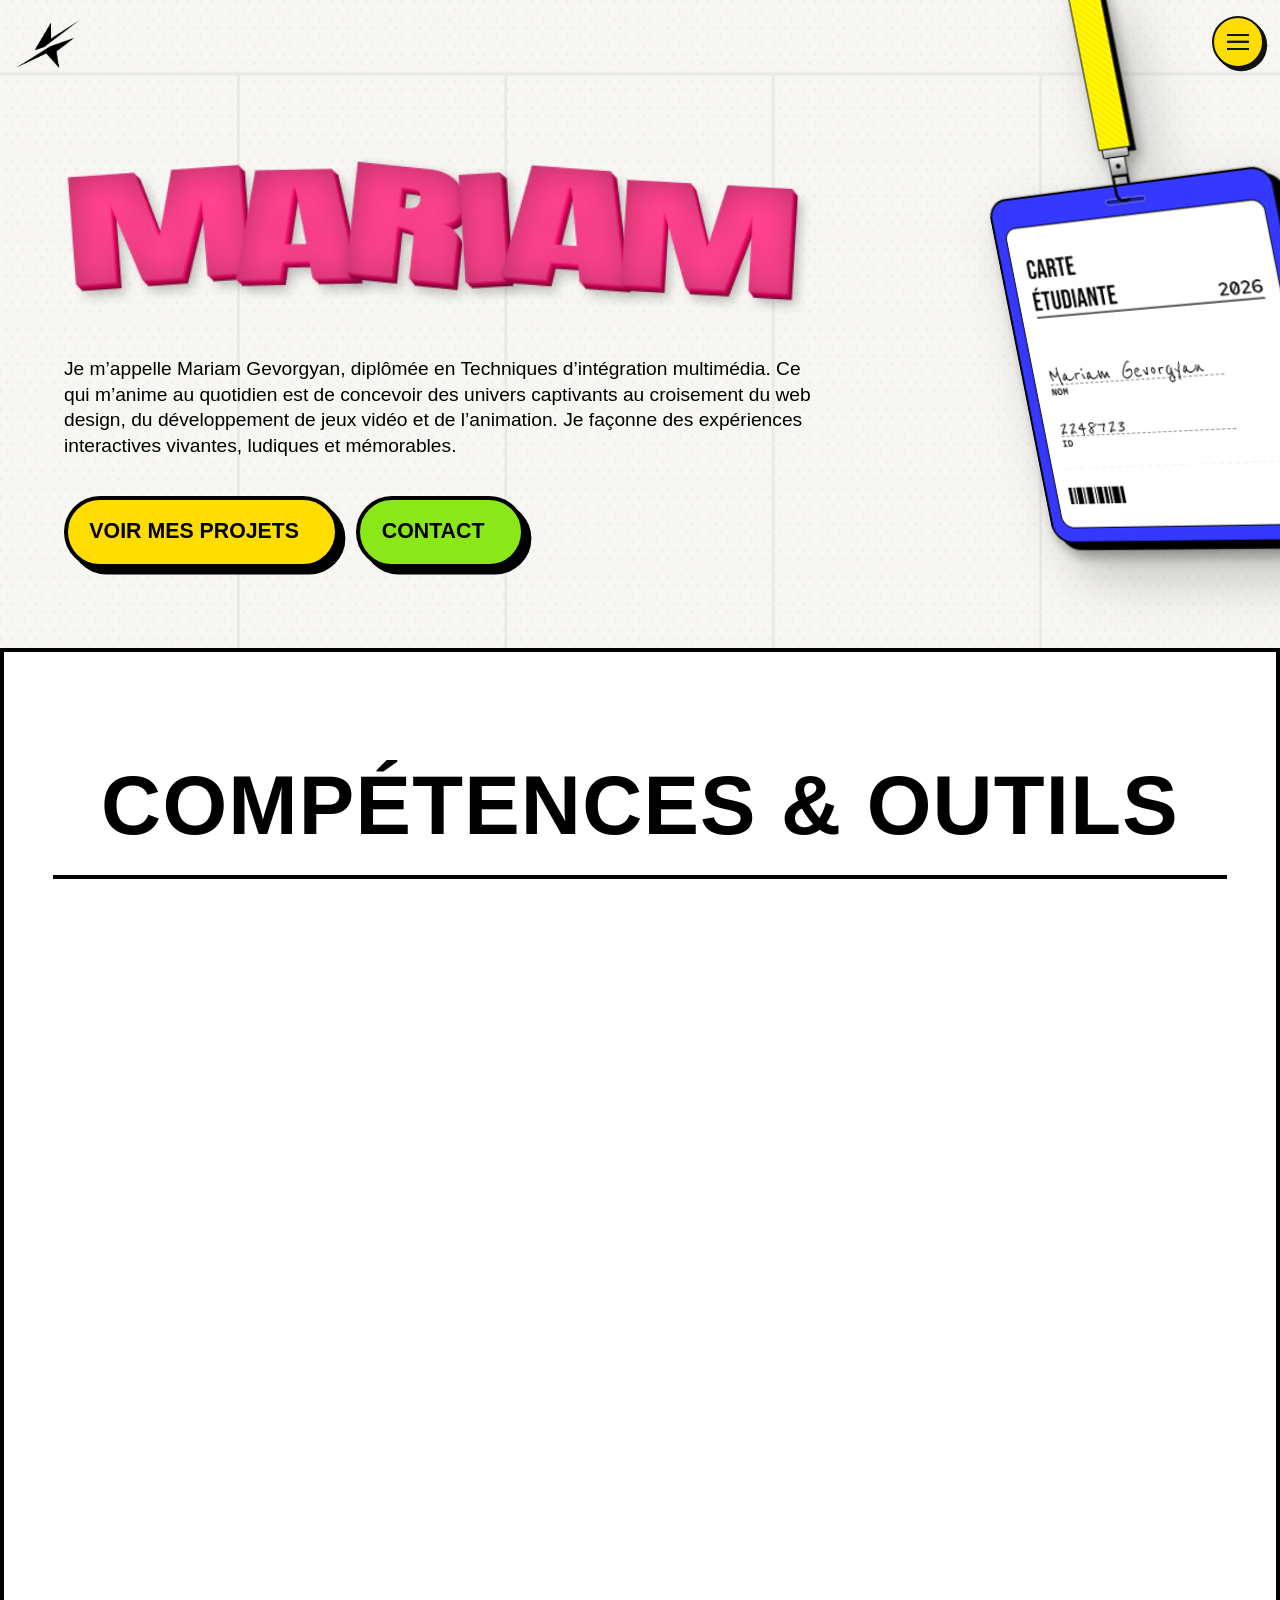
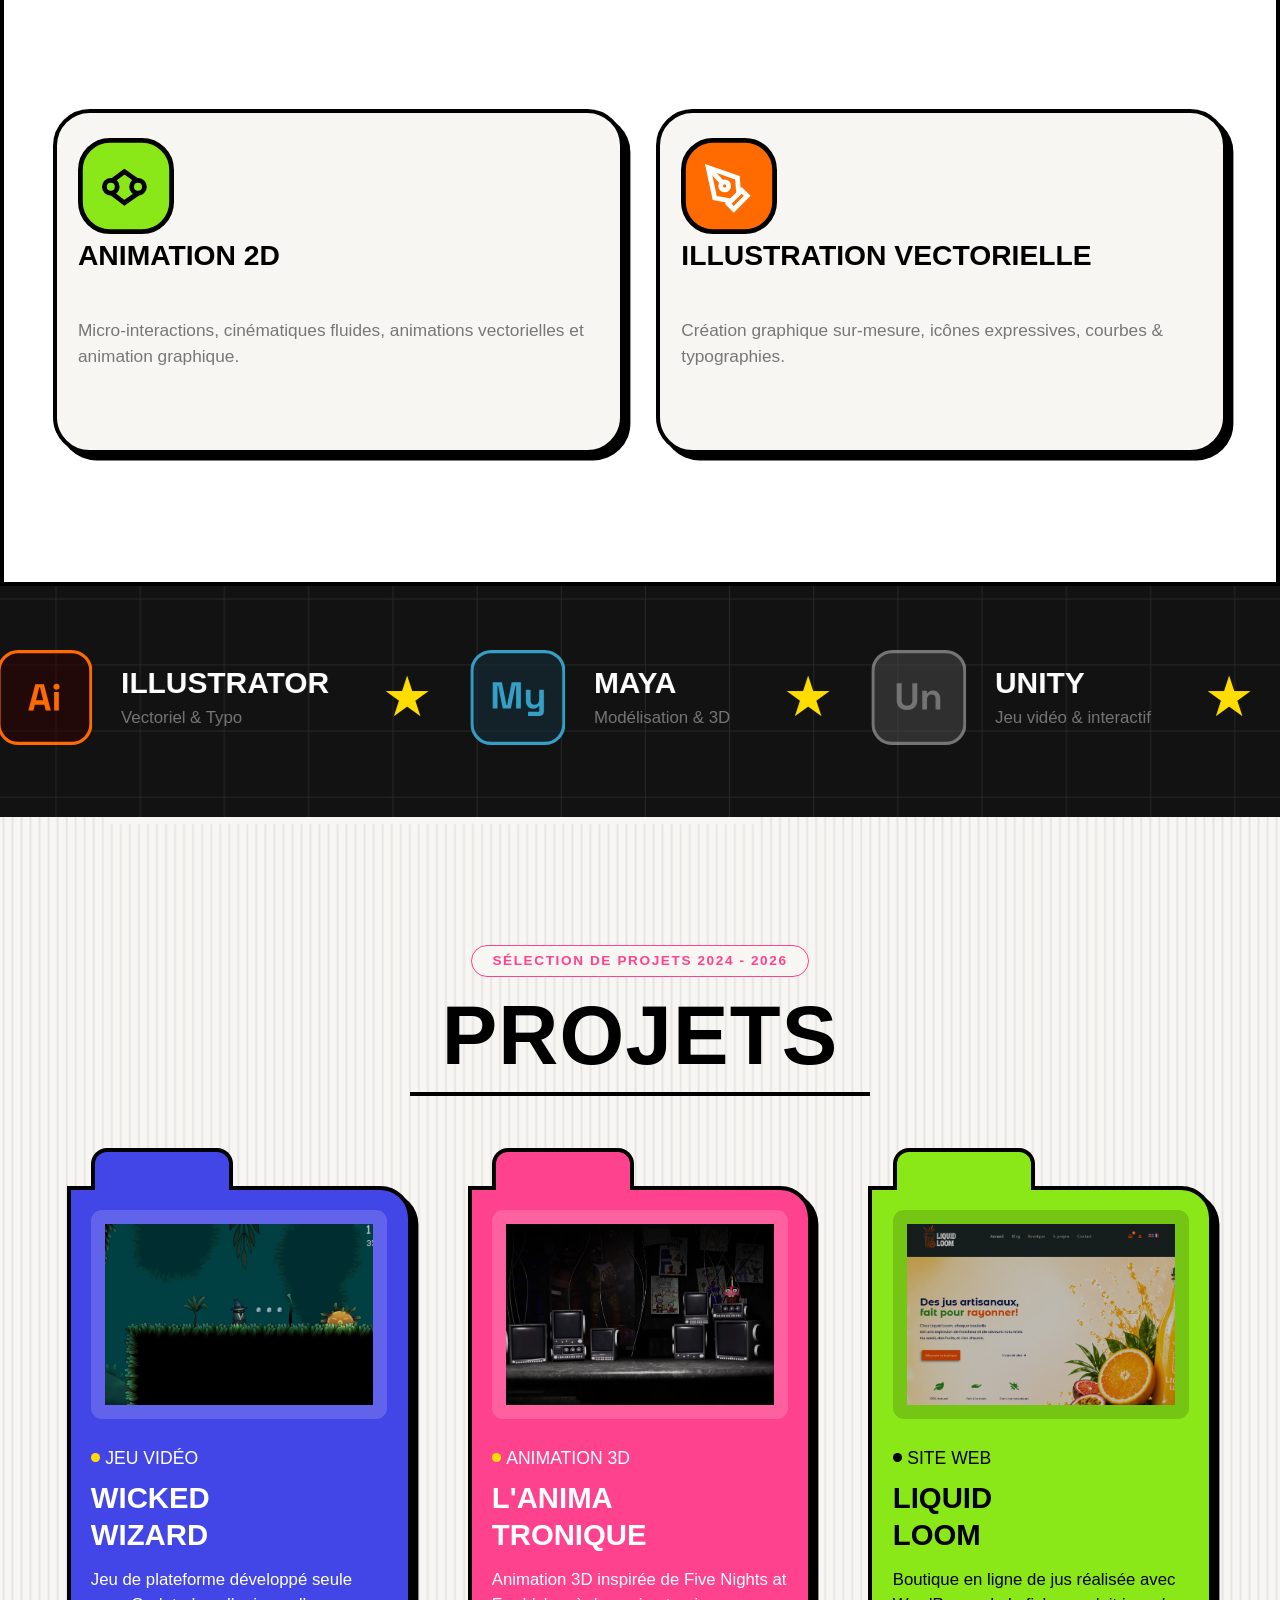
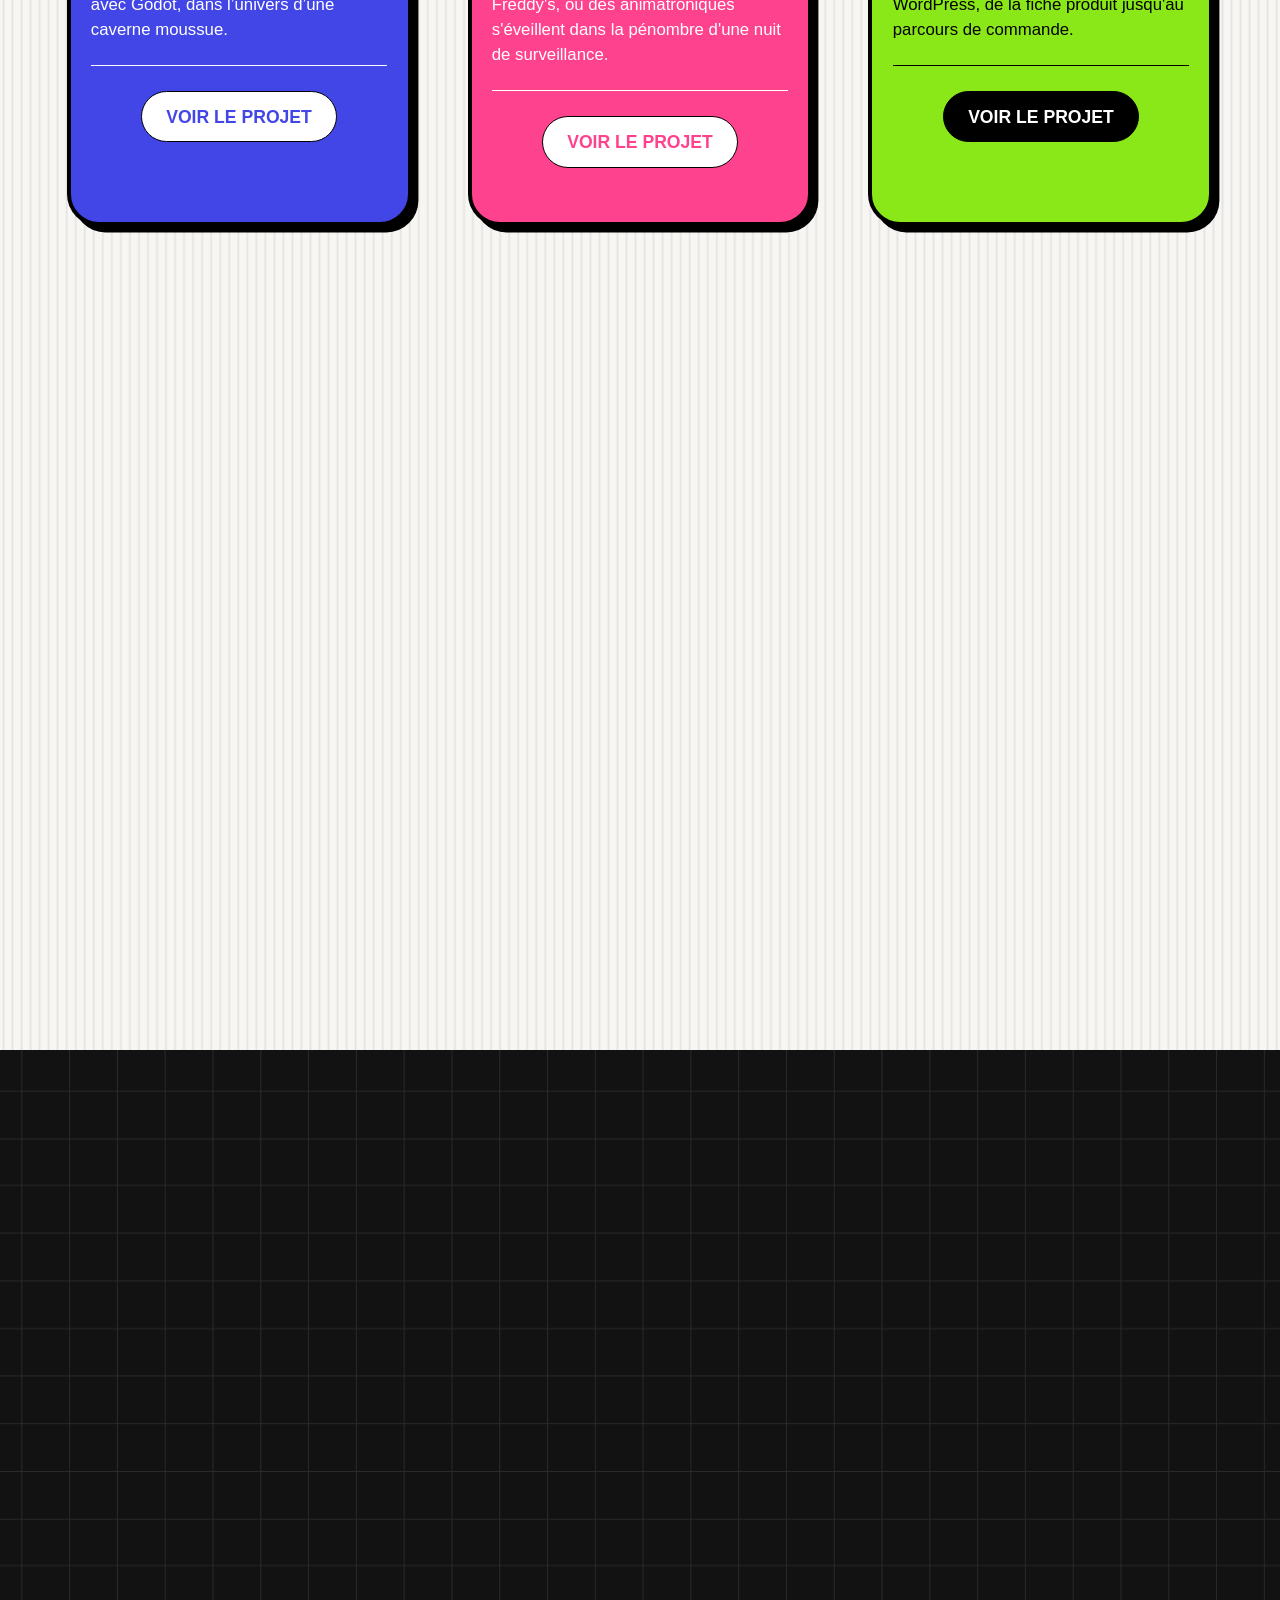
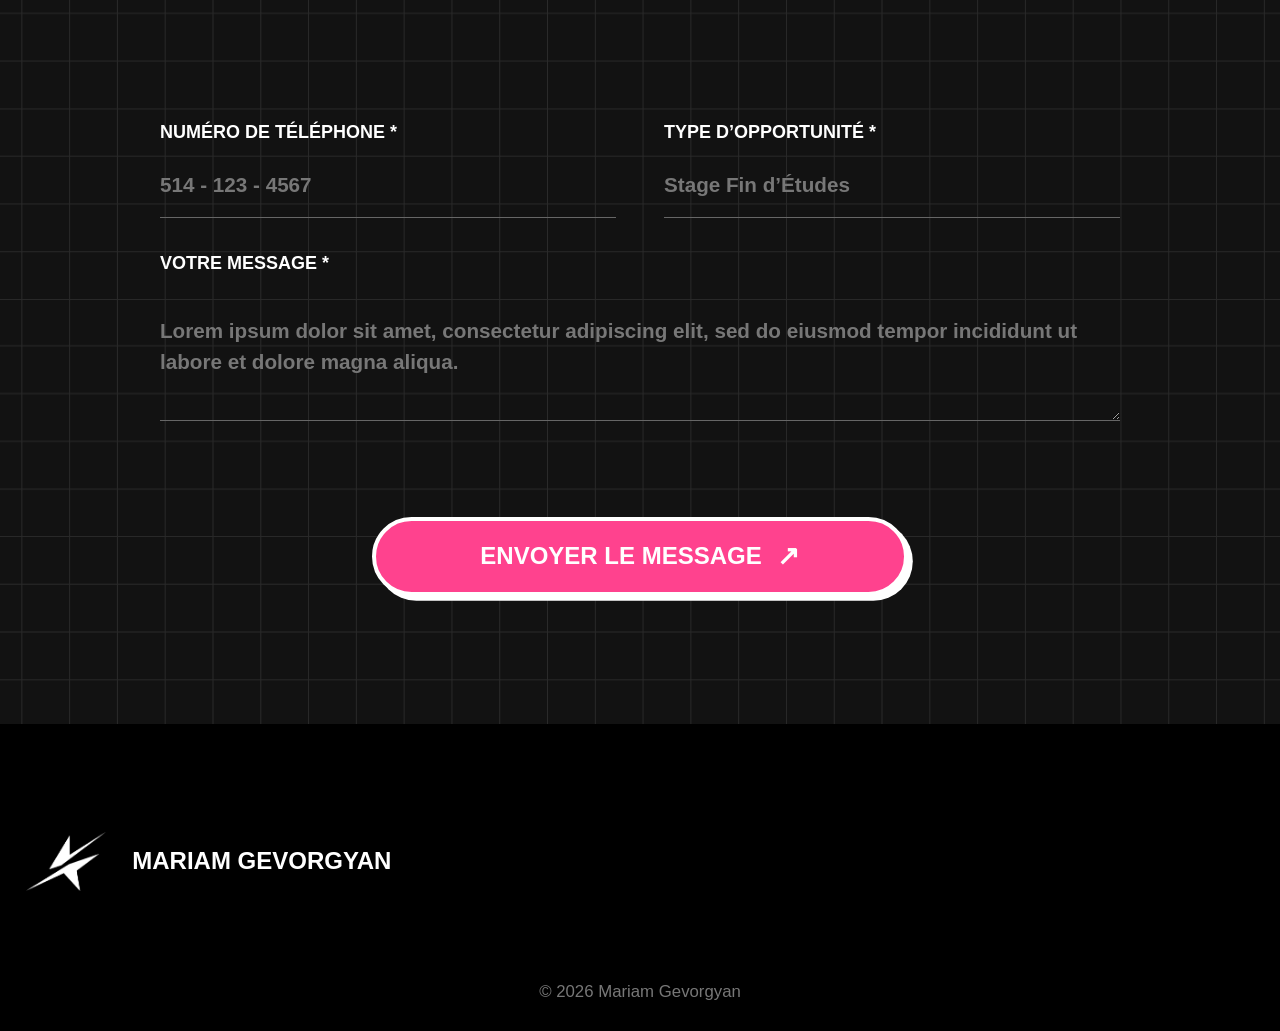
==== commit 71af7401: "Update project assets and technologies section - Replaced PNG logos with SVG versions for better sca" ====
--- a/index.html
+++ b/index.html
@@ -99,42 +99,42 @@
 
                 <!-- Compétence 1 : Conception web. -->
                 <article class="competence">
-                    <img class="competence__icone" src="assets/images/conception_web_logo.png" alt="" loading="lazy">
+                    <img class="competence__icone" src="assets/images/conception_web_logo.svg" alt="" loading="lazy">
                     <h3 class="competence__titre">Conception web</h3>
                     <p class="competence__texte">Conception d’interfaces ergonomiques, maquettes fonctionnelles et systèmes de design percutants.</p>
                 </article>
 
                 <!-- Compétence 2 : Montage vidéo et sonore. -->
                 <article class="competence">
-                    <img class="competence__icone" src="assets/images/montage_video_logo.png" alt="" loading="lazy">
+                    <img class="competence__icone" src="assets/images/montage_video_logo.svg" alt="" loading="lazy">
                     <h3 class="competence__titre">Montage vidéo &amp; sonore</h3>
                     <p class="competence__texte">Montage rythmé, mixage audio, création sonore immersive et habillage visuel dynamique.</p>
                 </article>
 
                 <!-- Compétence 3 : Code front-end. -->
                 <article class="competence">
-                    <img class="competence__icone" src="assets/images/code_front_end_logo.png" alt="" loading="lazy">
+                    <img class="competence__icone" src="assets/images/code_front_end_logo.svg" alt="" loading="lazy">
                     <h3 class="competence__titre">Code front-end</h3>
                     <p class="competence__texte">Développement réactif, moderne et accessible en HTML5/CSS et JavaScript interactif.</p>
                 </article>
 
                 <!-- Compétence 4 : Code jeu vidéo. -->
                 <article class="competence">
-                    <img class="competence__icone" src="assets/images/code_jeu_video_logo.png" alt="" loading="lazy">
+                    <img class="competence__icone" src="assets/images/code_jeu_video_logo.svg" alt="" loading="lazy">
                     <h3 class="competence__titre">Code jeu vidéo</h3>
                     <p class="competence__texte">Game design, gameplay interactif, modélisation temps réel et univers ludiques immersifs.</p>
                 </article>
 
                 <!-- Compétence 5 : Animation 2D. -->
                 <article class="competence">
-                    <img class="competence__icone" src="assets/images/animation_2d_logo.png" alt="" loading="lazy">
+                    <img class="competence__icone" src="assets/images/animation_2d_logo.svg" alt="" loading="lazy">
                     <h3 class="competence__titre">Animation 2D</h3>
                     <p class="competence__texte">Micro-interactions, cinématiques fluides, animations vectorielles et animation graphique.</p>
                 </article>
 
                 <!-- Compétence 6 : Illustration vectorielle. -->
                 <article class="competence">
-                    <img class="competence__icone" src="assets/images/vectoriel_logo.png" alt="" loading="lazy">
+                    <img class="competence__icone" src="assets/images/illustration_vectoriel_logo.svg" alt="" loading="lazy">
                     <h3 class="competence__titre">Illustration vectorielle</h3>
                     <p class="competence__texte">Création graphique sur-mesure, icônes expressives, courbes &amp; typographies.</p>
                 </article>
@@ -149,7 +149,7 @@
 
                 <!-- Logiciel 1 : Illustrator. -->
                 <li class="logiciel">
-                    <img class="logiciel__icone" src="assets/images/illustrator_logo.png" alt="" loading="lazy">
+                    <img class="logiciel__icone" src="assets/images/illustrator_logo.svg" alt="" loading="lazy">
                     <div>
                         <h3 class="logiciel__nom">Illustrator</h3>
                         <p class="logiciel__usage">Vectoriel &amp; Typo</p>
@@ -159,7 +159,7 @@
 
                 <!-- Logiciel 2 : Maya. -->
                 <li class="logiciel">
-                    <img class="logiciel__icone" src="assets/images/maya_logo.png" alt="" loading="lazy">
+                    <img class="logiciel__icone" src="assets/images/maya_logo.svg" alt="" loading="lazy">
                     <div>
                         <h3 class="logiciel__nom">Maya</h3>
                         <p class="logiciel__usage">Modélisation &amp; 3D</p>
@@ -169,7 +169,7 @@
 
                 <!-- Logiciel 3 : Unity. -->
                 <li class="logiciel">
-                    <img class="logiciel__icone" src="assets/images/unity_logo.png" alt="" loading="lazy">
+                    <img class="logiciel__icone" src="assets/images/unity_logo.svg" alt="" loading="lazy">
                     <div>
                         <h3 class="logiciel__nom">Unity</h3>
                         <p class="logiciel__usage">Jeu vidéo &amp; interactif</p>
@@ -179,7 +179,7 @@
                 
                 <!-- Logiciel 4 : After Effects. -->
                 <li class="logiciel">
-                    <img class="logiciel__icone" src="assets/images/after_effects_logo.png" alt="" loading="lazy">
+                    <img class="logiciel__icone" src="assets/images/after_effects_logo.svg" alt="" loading="lazy">
                     <div>
                         <h3 class="logiciel__nom">After Effects</h3>
                         <p class="logiciel__usage">Montage &amp; VFX</p>
@@ -189,7 +189,7 @@
 
                 <!-- Logiciel 5 : Photoshop. -->
                 <li class="logiciel">
-                    <img class="logiciel__icone" src="assets/images/photoshop_logo.png" alt="" loading="lazy">
+                    <img class="logiciel__icone" src="assets/images/photoshop_logo.svg" alt="" loading="lazy">
                     <div>
                         <h3 class="logiciel__nom">Photoshop</h3>
                         <p class="logiciel__usage">Retouche &amp; Texture</p>
@@ -199,7 +199,7 @@
 
                 <!-- Logiciel 6 : VSCode. -->
                 <li class="logiciel">
-                    <img class="logiciel__icone" src="assets/images/vscode_logo.png" alt="" loading="lazy">
+                    <img class="logiciel__icone" src="assets/images/vscode_logo.svg" alt="" loading="lazy">
                     <div>
                         <h3 class="logiciel__nom">VSCode</h3>
                         <p class="logiciel__usage">Code &amp; Développement front-end</p>
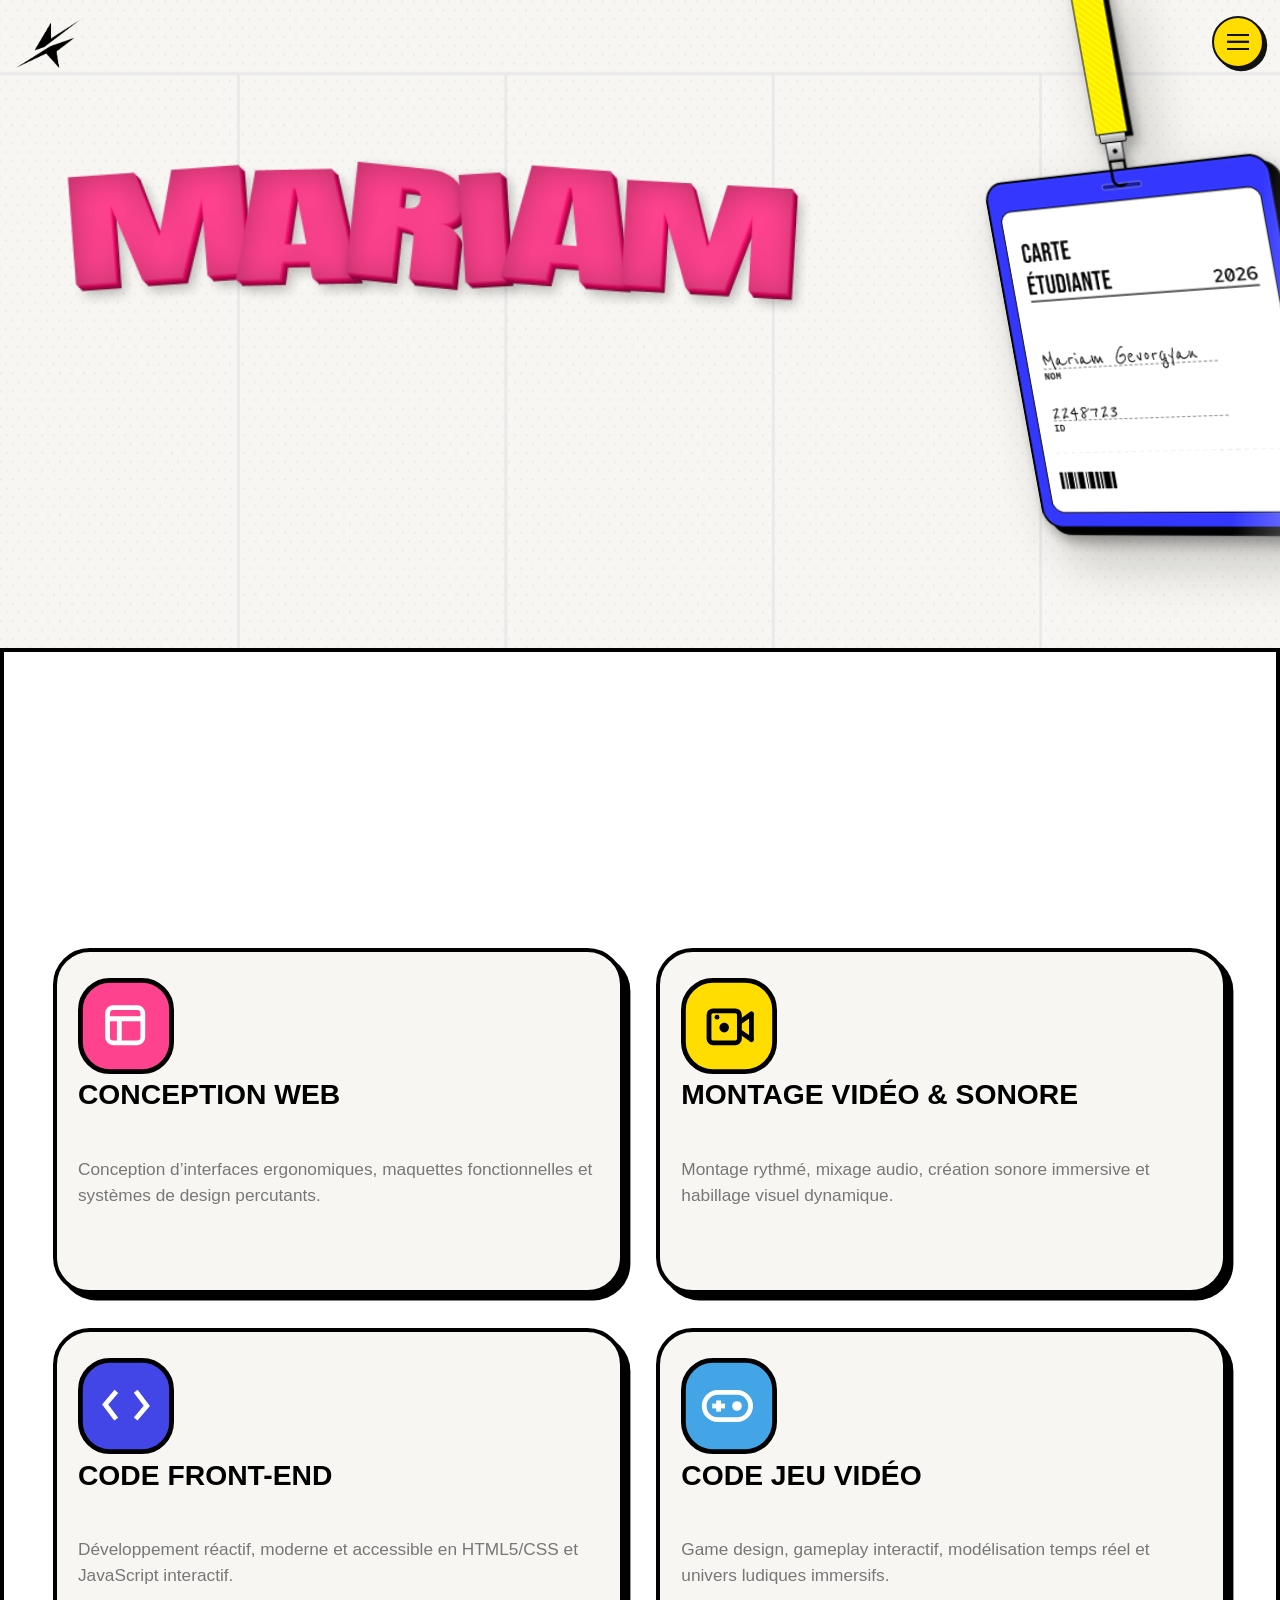
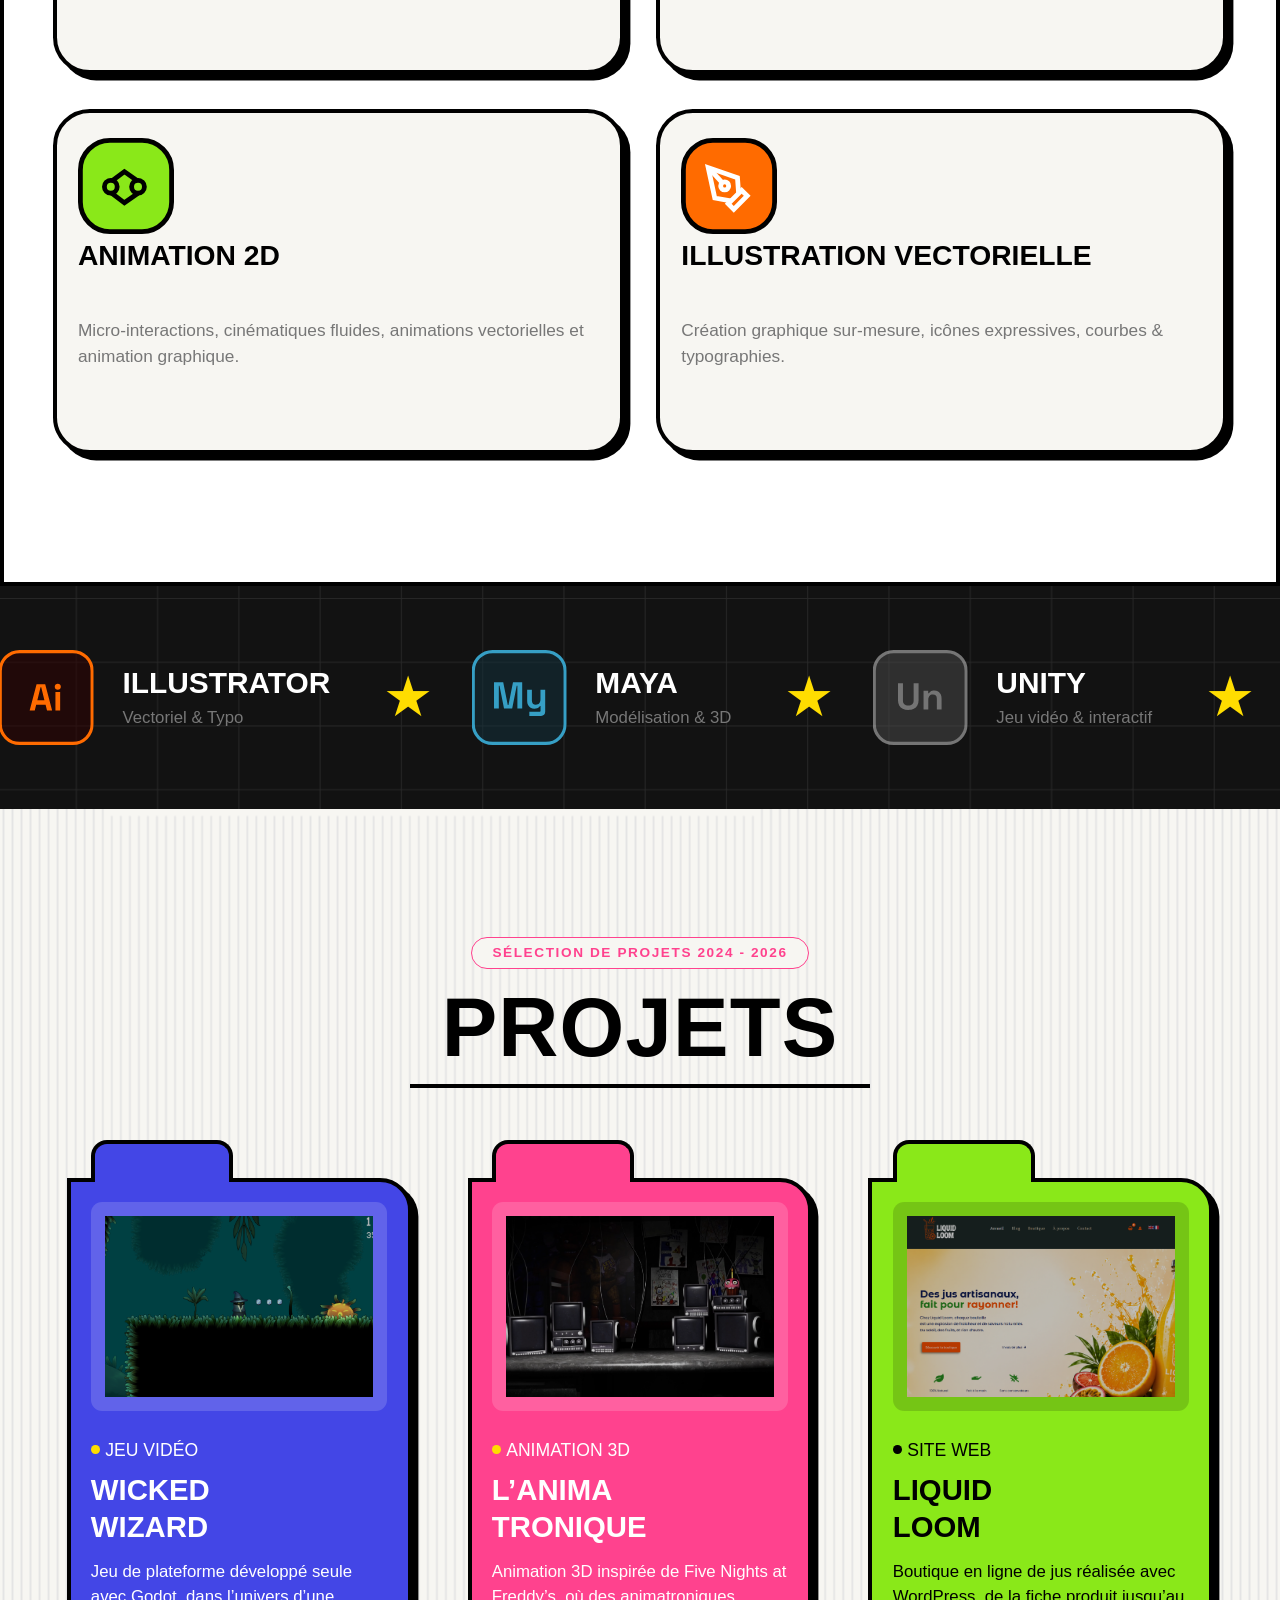
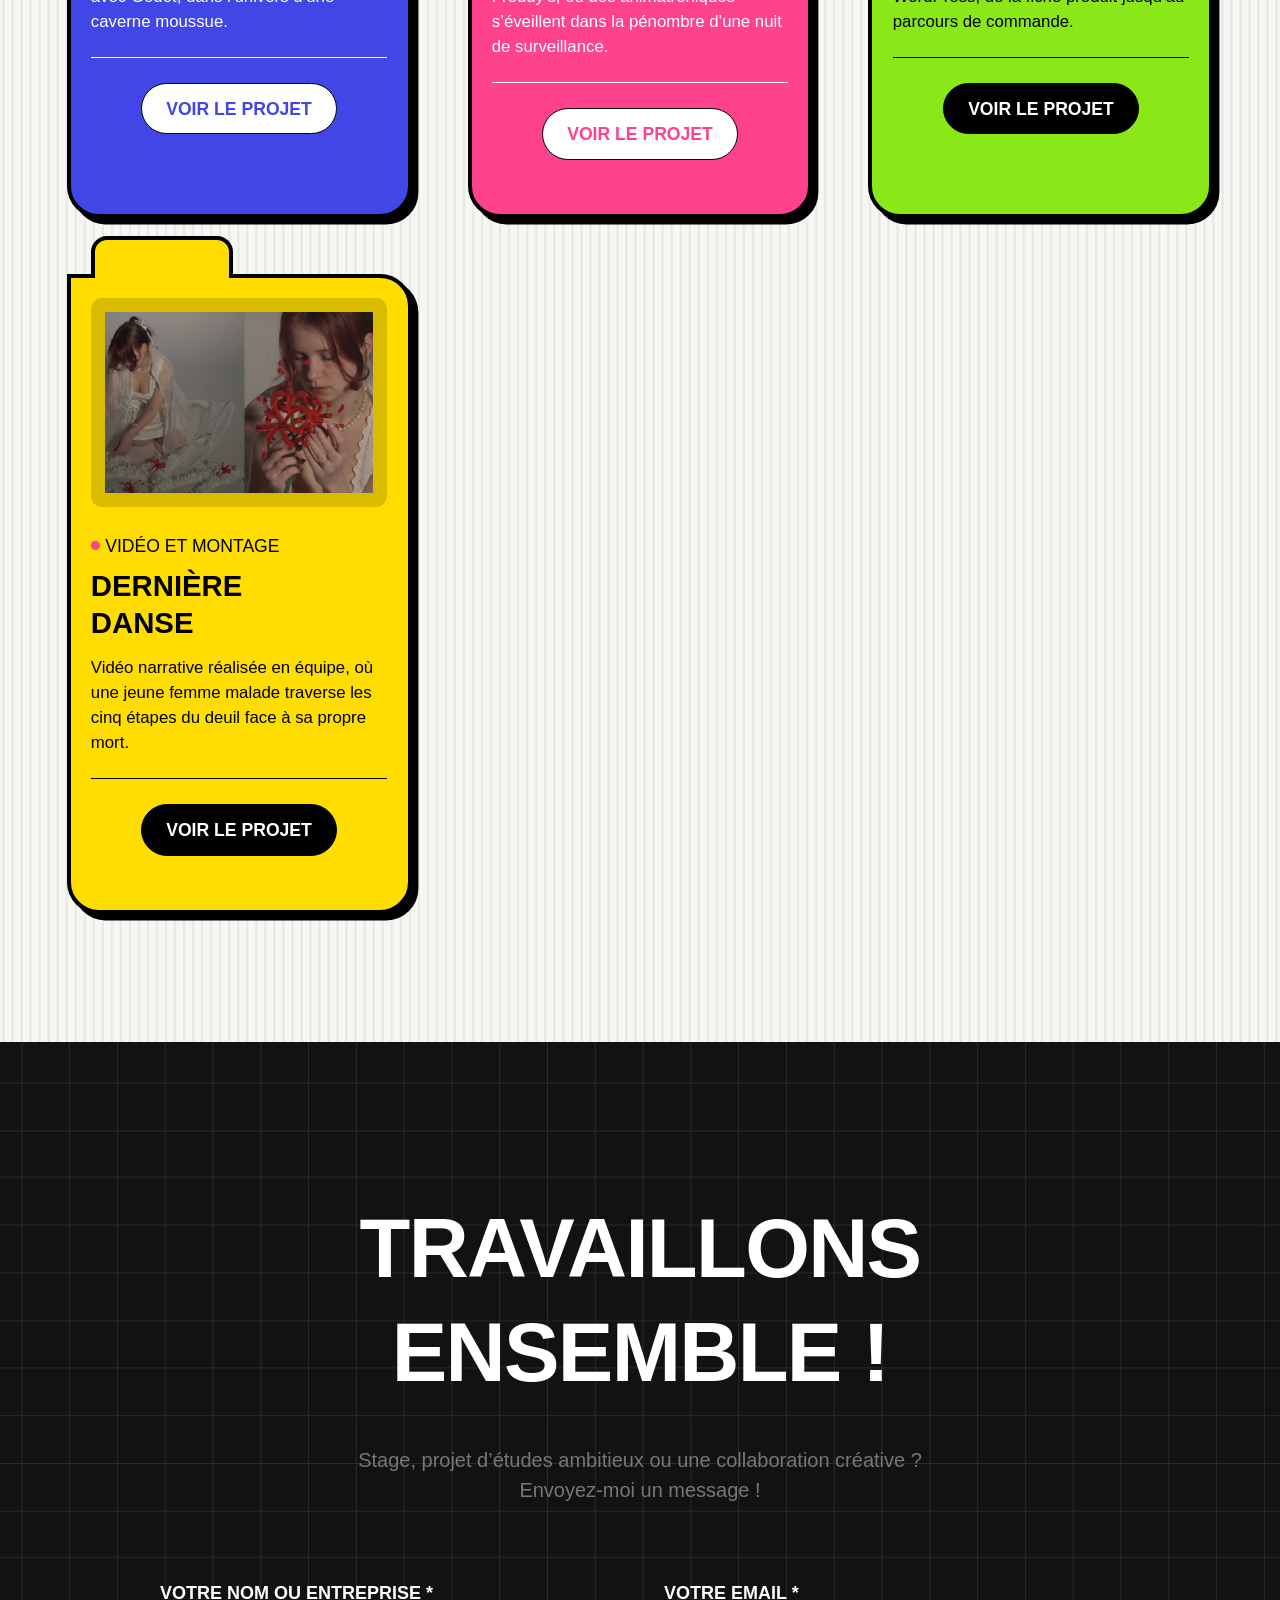
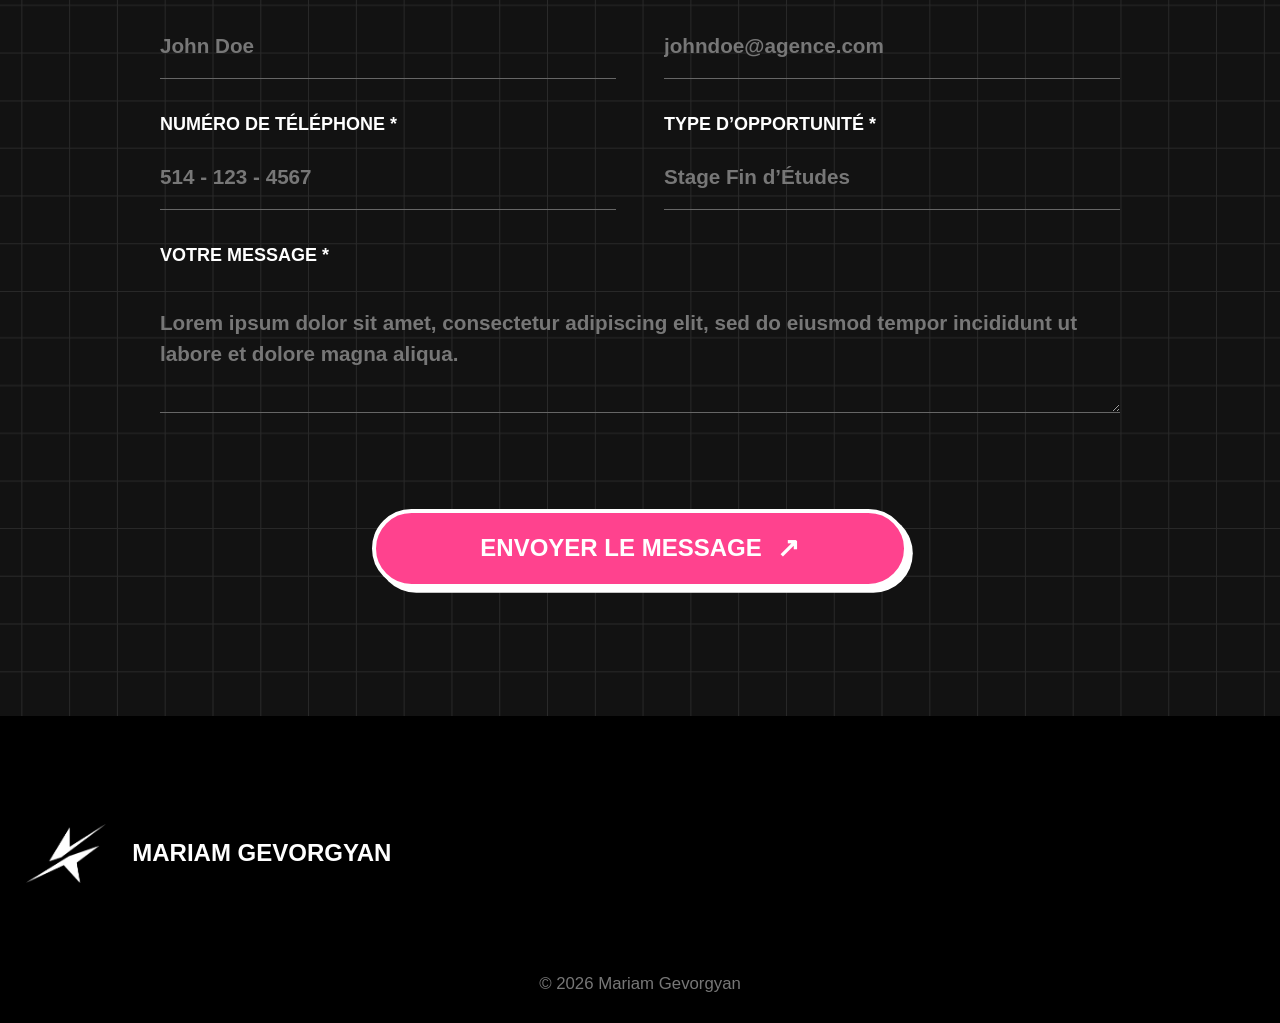
==== commit 7c5748db: "Add project data and dynamic card generation for homepage" ====
--- a/index.html
+++ b/index.html
@@ -15,14 +15,11 @@
     <link rel="stylesheet" href="css/composants/contact.css">
     <link rel="stylesheet" href="css/composants/logiciels.css">
     <link rel="stylesheet" href="css/composants/projets.css">
-    <link rel="stylesheet" href="css/animations-accueil.css">
     <link rel="stylesheet" href="css/composants/retour-haut.css">
     <link rel="stylesheet" href="css/composants/logo.css">
-    
+    <!-- Génère les cartes de projets à partir de data/projets.json, puis lance les animations. -->
+    <script type="module" src="js/animations-index.js"></script>
 </head>
-
-<script type="module" src="js/animations-index.js"></script>
-
 
 <!--CONTENU DE LA PAGE D’ACCUEIL-->
 <body>
@@ -35,7 +32,7 @@
         <nav class="entete__navigation" aria-label="Navigation principale">
             <ul class="entete__liens">
                 <li><a href="#accueil">Accueil</a></li>
-                <li><a href="projet.html">Projets</a></li> <!-- Ce lien ouvre le fichier projet.html, contrairement aux liens avec # qui ciblent cette page -->
+                <li><a href="#projets">Projets</a></li> <!-- Mène à la liste des projets ; chaque carte ouvre ensuite sa fiche dans projet.html -->
                 <li><a href="#contact">Contact</a></li>
                 <li><a href="#a-propos">À propos</a></li>
             </ul>
@@ -213,80 +210,8 @@
         <section class="projets" id="projets" aria-labelledby="titre-projets">
             <p class="projets__etiquette">Sélection de projets 2024 - 2026</p>
             <h2 class="titre-section projets__titre" id="titre-projets">Projets</h2>
-            <div class="projets__grille">
-                <!-- Projet 1 : bleu -->
-                <article class="projet projet--bleu">
-                    <div class="projet__apercu" aria-hidden="true">
-                    <img class="projet__image" src="assets/images/projet1-visuel2.png" alt="">
-                    </div>
-                    <p class="projet__categorie">Jeu vidéo</p>
-                    <h3 class="projet__titre">Wicked<br>Wizard</h3>
-                    <p class="projet__description">
-                        Jeu de plateforme développé seule avec Godot, dans l’univers d’une caverne moussue.
-                    </p>
-                    <div class="projet__action">
-                        <a class="projet__bouton"
-                        href="projet.html#projet-1"
-                        aria-label="Voir le projet 1">
-                            Voir le projet
-                        </a>
-                    </div>
-                </article>
-                <!-- Projet 2 : rose -->
-                <article class="projet projet--rose">
-                    <div class="projet__apercu" aria-hidden="true">
-                        <img class="projet__image" src="assets/images/projet2-visuel1.png" alt="">
-                    </div>
-                    <p class="projet__categorie">Animation 3D</p>
-                    <h3 class="projet__titre">L'anima<br>tronique</h3>
-                    <p class="projet__description">
-                        Animation 3D inspirée de Five Nights at Freddy's, où des animatroniques s'éveillent dans la pénombre d'une nuit de surveillance.
-                    </p>
-                    <div class="projet__action">
-                        <a class="projet__bouton"
-                        href="projet.html#projet-2"
-                        aria-label="Voir le projet 2">
-                            Voir le projet
-                        </a>
-                    </div>
-                </article>
-                <!-- Projet 3 : vert -->
-                <article class="projet projet--vert">
-                    <div class="projet__apercu" aria-hidden="true">
-                        <img class="projet__image" src="assets/images/projet3-visuel1.png" alt="">
-                    </div>
-                    <p class="projet__categorie">Site Web</p>
-                    <h3 class="projet__titre">Liquid<br>Loom</h3>
-                    <p class="projet__description">
-                        Boutique en ligne de jus réalisée avec WordPress, de la fiche produit jusqu'au parcours de commande.
-                    </p>
-                    <div class="projet__action">
-                        <a class="projet__bouton"
-                        href="projet.html#projet-3"
-                        aria-label="Voir le projet 3">
-                            Voir le projet
-                        </a>
-                    </div>
-                </article>
-                <!-- Projet 4 : jaune -->
-                <article class="projet projet--jaune">
-                    <div class="projet__apercu" aria-hidden="true">
-                        <img class="projet__image" src="assets/images/projet4-visuel3.png" alt="">
-                    </div>
-                    <p class="projet__categorie">Vidéo et montage</p>
-                    <h3 class="projet__titre">Dernière<br>danse</h3>
-                    <p class="projet__description">
-                        Vidéo narrative réalisée en équipe, où une jeune femme malade traverse les cinq étapes du deuil face à sa propre mort.
-                    </p>
-                    <div class="projet__action">
-                        <a class="projet__bouton"
-                        href="projet.html#projet-4"
-                        aria-label="Voir le projet 4">
-                            Voir le projet
-                        </a>
-                    </div>
-                </article>
-            </div>
+            <!-- Les cartes sont générées par js/composants/cartes.js à partir de data/projets.json. -->
+            <div class="projets__grille"></div>
         </section>
 
         <!-- CONTACT -->
@@ -329,10 +254,10 @@
             <img class="pied-page__logo" src="assets/images/white_logo.png" alt="" loading="lazy">
             <span>Mariam Gevorgyan</span>
         </a>
-                <a class="pied-page__retour" href="#accueil" aria-label="Retour en haut de la page">
+        <a class="pied-page__retour" href="#accueil" aria-label="Retour en haut de la page">
             <svg class="pied-page__fleche" viewBox="0 0 24 24" aria-hidden="true" focusable="false"><path d="M12 19V5M5 12l7-7 7 7"/></svg>
         </a>
         <p class="pied-page__copyright">© 2026 Mariam Gevorgyan</p> <!-- Mention du copyright -->
     </footer>
 </body>
-</html>
+</html>
--- a/css/composants/accueil.css
+++ b/css/composants/accueil.css
@@ -126,6 +126,7 @@
 /* 1. Règles communes : logo à gauche et carte attachée au haut. */
 :root {
     --hauteur-entete: 7rem;
+    /* Remonte la carte pour cacher le bout du fil, même quand le cordon s'étire. */
     --remontee-carte: 2rem;
 }
 
@@ -182,7 +183,7 @@
 
 .accueil__carte {
     position: absolute;
-     top: calc(-1 * var(--hauteur-entete) - var(--remontee-carte));
+    top: calc(-1 * var(--hauteur-entete) - var(--remontee-carte));
     height: auto;
     margin: 0;
     z-index: 1;
@@ -234,7 +235,17 @@
         --hauteur-entete: 5.5rem;
     }
 
-    .entete { padding-inline: 1rem; }
+    /* L'en-tête passe par-dessus la présentation :
+       un seul fond couvre les deux, du haut de l'écran jusqu'aux boutons. */
+    .entete {
+        position: absolute;
+        top: 0;
+        right: 0;
+        left: 0;
+        z-index: 2;
+        padding-inline: 1rem;
+        background: none;
+    }
 
     .entete__logo { width: 4rem; }
 
@@ -354,8 +365,15 @@
 
     .menu-mobile__liens a:focus-visible { outline-color: #4346E6; outline-offset: -0.15rem; }
 
-    /* Mise en page intermédiaire et dimensions fluides. */
-    .accueil { min-height: 0; padding: 4rem 5% 5rem; }
+    /* Mise en page intermédiaire et dimensions fluides.
+       L'espace de l'en-tête est ajouté en haut de la présentation,
+       et le fond remplit toute la hauteur de la section. */
+    .accueil {
+        min-height: 0;
+        padding: calc(4rem + var(--hauteur-entete)) 5% 5rem;
+        background-size: cover;
+        background-position: center top;
+    }
 
     .accueil__presentation { width: 65%; }
 
@@ -378,7 +396,8 @@
 
     .accueil__lettre--m-fin { width: 27.42%; margin-left: -5.2%; margin-top: 1.61%; }
 
-    .accueil__carte { right: 3%; width: 24%; }
+    /* La présentation commence maintenant tout en haut de la page. */
+    .accueil__carte { top: calc(-1 * var(--remontee-carte)); right: 3%; width: 24%; }
 
     .accueil__actions { flex-wrap: wrap; margin-left: 0; }
 
@@ -449,7 +468,7 @@
         order: -1;
         width: min(65%, 16rem);
         height: auto;
-        margin: calc(-1 * var(--hauteur-entete)) 0 0;
+        margin: calc(-1 * var(--remontee-carte)) 0 0;
         transform: none;
     }
 
@@ -549,22 +568,26 @@
 
     .pied-page__logo { width: 3rem; }
 
-    .pied-page__retour { display: grid; place-items: center; min-width: 3rem; min-height: 3rem; font-size: 3rem; }
-
     .pied-page__copyright { position: static; width: 100%; font-size: 0.8rem; }
 
 }
 
+/* ==========================================================
+   ANIMATIONS DE L'ACCUEIL
+   Rythme ralenti : entrées longues et douces, survols plus marqués.
+   ========================================================== */
+
+/* Courbes et durées communes. */
 :root {
     --courbe-douce: cubic-bezier(0.16, 1, 0.3, 1);
     --courbe-rebond: cubic-bezier(0.34, 1.56, 0.64, 1);
     --duree-survol: 450ms;
 }
- 
+
 @media (prefers-reduced-motion: no-preference) {
     html.defilement-accueil { scroll-behavior: smooth; }
 }
- 
+
 /* ---------- Apparition des sections au défilement ----------
    En descendant : l'élément monte depuis le bas de l'écran.
    En remontant : il redescend depuis le haut de l'écran.
@@ -583,7 +606,7 @@
         color 350ms ease,
         border-color 350ms ease;
 }
- 
+
 /* Sortie plus brève que l'entrée, sans décalage. */
 .animations-accueil .revelation--cachee {
     --duree-revelation: 700ms;
@@ -592,29 +615,30 @@
 }
 .animations-accueil .revelation--dessous { transform: translateY(3.5rem); }
 .animations-accueil .revelation--dessus { transform: translateY(-3.5rem); }
- 
+
 /* Compétences : arrivent un peu plus petites, puis prennent leur taille. */
 .animations-accueil .competence.revelation--dessous { transform: translateY(4rem) scale(0.94); }
 .animations-accueil .competence.revelation--dessus { transform: translateY(-4rem) scale(0.94); }
- 
+
 /* Projets : arrivent inclinés, comme des fiches posées sur la page. */
 .animations-accueil .projet.revelation--dessous { transform: translateY(5rem) rotate(-3deg); }
 .animations-accueil .projet:nth-child(even).revelation--dessous { transform: translateY(5rem) rotate(3deg); }
 .animations-accueil .projet.revelation--dessus { transform: translateY(-5rem) rotate(3deg); }
 .animations-accueil .projet:nth-child(even).revelation--dessus { transform: translateY(-5rem) rotate(-3deg); }
- 
+
 /* Bandeau des logiciels : simple fondu, sans laisser de vide entre les sections. */
 .animations-accueil .revelation--fondu.revelation--cachee { transform: none; }
- 
+
 /* État de départ posé sans transition. */
 .animations-accueil .revelation--immediate { transition: none !important; }
- 
-/* ---------- MARIAM : apparition successive et petit rebond, sans boucle ---------- */
+
+/* ---------- MARIAM : une lettre à la fois, qui rebondit en atterrissant ---------- */
 .animations-accueil .animation-lettre {
     transform-origin: 50% 100%;
     animation: entree-lettre 1100ms var(--delai-lettre, 0ms) backwards;
 }
-/* Chute, écrasement à l'impact, deux rebonds de plus en plus petits, puis pose. */
+/* Courte chute en fondu sous le menu, écrasement à l'impact,
+   deux rebonds de plus en plus petits, puis pose. */
 @keyframes entree-lettre {
     0% {
         opacity: 0;
@@ -641,7 +665,7 @@
     92% { transform: translateY(0) scale(1.02, 0.98); }
     100% { opacity: 1; transform: none; }
 }
- 
+
 /* ---------- Navigation : ligne dans la couleur actuelle du lien ---------- */
 .animations-accueil .entete__liens a,
 .animations-accueil .menu-mobile__liens a { position: relative; }
@@ -663,7 +687,7 @@
 .animations-accueil .menu-mobile__liens a::after { left: 0.5rem; right: 0.5rem; bottom: 0.5rem; }
 .animations-accueil .entete__liens a:focus-visible::after,
 .animations-accueil .menu-mobile__liens a:focus-visible::after { transform: scaleX(1); }
- 
+
 /* ---------- Boutons : rebond, changement de couleur et ombre qui s'allonge ----------
    Ces règles ne dépendent pas du JavaScript : elles s'appliquent aussi sur projet.html. */
 .bouton,
@@ -678,14 +702,14 @@
         color 350ms ease;
 }
 .animations-accueil .projet__bouton { display: inline-flex; align-items: center; justify-content: center; }
- 
+
 /* La flèche ↗ pivote vers la droite au survol. */
 .bouton span,
 .galerie__visiter span {
     display: inline-block;
     transition: rotate var(--duree-survol) var(--courbe-rebond);
 }
- 
+
 @media (hover: hover) and (pointer: fine) {
     /* Le bouton se soulève : il monte vers la gauche et son ombre s'allonge. */
     .bouton:hover,
@@ -696,7 +720,7 @@
     }
     .bouton:hover span,
     .galerie__visiter:not(:disabled):hover span { rotate: 45deg; }
- 
+
     /* Chaque couleur passe à une autre couleur de la palette. */
     .bouton--jaune:hover { background-color: var(--rose); }
     .bouton--vert:hover { color: var(--blanc); background-color: var(--bleu); }
@@ -709,7 +733,7 @@
         background-color: var(--jaune);
         box-shadow: 0.5rem 0.5rem 0 var(--noir);
     }
- 
+
     /* Boutons des cartes projets : jaune sur bleu et rose, rose sur vert et jaune. */
     .projet .projet__bouton:hover {
         translate: 0 -0.25rem;
@@ -720,7 +744,7 @@
     }
     .projet--vert .projet__bouton:hover,
     .projet--jaune .projet__bouton:hover { background-color: var(--rose); }
- 
+
     /* Burger : vert au survol, rose une fois ouvert (règle existante). */
     .menu-mobile__bouton:hover {
         translate: -0.15rem -0.15rem;
@@ -729,7 +753,7 @@
         box-shadow: 0.4rem 0.4rem 0 #121212;
     }
 }
- 
+
 /* Clic : le bouton s'enfonce dans son ombre. */
 .bouton:active,
 .menu-mobile__bouton:active,
@@ -740,13 +764,13 @@
     box-shadow: 0.1rem 0.1rem 0 var(--noir);
 }
 .bouton--rose:active { box-shadow: 0.1rem 0.1rem 0 var(--blanc); }
- 
+
 /* ---------- Survols réservés aux appareils munis d'une souris précise ---------- */
 @media (hover: hover) and (pointer: fine) and (prefers-reduced-motion: no-preference) {
     /* MARIAM : la lettre survolée grossit et passe devant ses voisines. */
     .animations-accueil .accueil__lettre { transition: scale var(--duree-survol) var(--courbe-rebond); }
     .animations-accueil .accueil__lettre:hover { z-index: 1; scale: 1.25; }
- 
+
     .animations-accueil .projet { --inclinaison-projet: -1deg; }
     .animations-accueil .projet:nth-child(even) { --inclinaison-projet: 1deg; }
     .animations-accueil .projet:is(:hover, :focus-within) {
@@ -759,46 +783,63 @@
     .animations-accueil .entete__liens a:hover::after,
     .animations-accueil .menu-mobile__liens a:hover::after { transform: scaleX(1); }
 }
- 
-/* ---------- Carte étudiante : descente, puis balancement infini ---------- */
+
+/* ---------- Carte étudiante : simulation physique en JavaScript ---------- */
 .animations-accueil .accueil__carte {
     pointer-events: none;
     user-select: none;
     transform-origin: 50% 0;
 }
-.animations-accueil .accueil__carte.carte-entree {
-    animation: entree-carte 2600ms both;
-}
-/* La carte tombe, oscille de moins en moins, puis s'arrête à -5deg. */
-@keyframes entree-carte {
-    0% {
-        translate: 0 var(--carte-depart, -100vh);
-        rotate: -10deg;
-        animation-timing-function: cubic-bezier(0.33, 0, 0.2, 1);
-    }
-    40% { translate: 0 0; rotate: 9deg; animation-timing-function: ease-in-out; }
-    60% { rotate: -7deg; animation-timing-function: ease-in-out; }
-    80% { rotate: 5deg; animation-timing-function: ease-in-out; }
-    100% { translate: 0 0; rotate: -5deg; }
-}
-/* Le balancement repart de -5deg : aucune saccade entre les deux animations. */
-.animations-accueil .accueil__carte.carte-balancement {
-    animation: balancement-carte 1800ms ease-in-out infinite alternate both;
-}
-@keyframes balancement-carte {
-    from { rotate: -5deg; }
-    to { rotate: 5deg; }
-}
- 
-/* ---------- Logiciels : bandeau continu sur ordinateur et mobile ---------- */
+.animations-accueil .accueil__carte.carte-physique {
+    will-change: translate, rotate, transform, filter;
+}
+
+/* Reflet de lumière sur la carte, créé par carte-identite.js.
+   Il est découpé à la forme du PNG et n'apparaît que pendant les grands balancements. */
+.accueil__reflet {
+    position: absolute;
+    z-index: 1;
+    opacity: 0;
+    pointer-events: none;
+    transform-origin: 50% 0;
+    background: linear-gradient(
+        105deg,
+        transparent 38%,
+        rgba(255, 255, 255, 0.75) 50%,
+        transparent 62%
+    );
+    background-repeat: no-repeat;
+    background-size: 250% 100%;
+    -webkit-mask-repeat: no-repeat;
+    mask-repeat: no-repeat;
+    -webkit-mask-size: 100% 100%;
+    mask-size: 100% 100%;
+}
+
+/* ---------- Logiciels : bandeau continu, glissable dans les deux sens ---------- */
 .animations-accueil .logiciels.logiciels--anime {
     position: relative;
     display: block;
     height: auto;
-    padding: clamp(2.5rem, 5vw, 5rem) 0 4.5rem;
+    padding: clamp(2.5rem, 5vw, 5rem) 0;
     overflow: hidden;
 }
-.animations-accueil .logiciels__fenetre { width: 100%; overflow: hidden; }
+
+/* Main ouverte au repos, main fermée pendant le glissement. */
+.animations-accueil .logiciels__fenetre {
+    width: 100%;
+    overflow: hidden;
+    cursor: grab;
+    touch-action: pan-y;
+    user-select: none;
+    -webkit-user-select: none;
+}
+.animations-accueil .logiciels__fenetre--glisse { cursor: grabbing; }
+.animations-accueil .logiciels__fenetre:focus-visible {
+    outline: 0.2rem solid var(--jaune);
+    outline-offset: -0.4rem;
+}
+
 .animations-accueil .logiciels--anime .logiciels__piste {
     display: flex;
     align-items: center;
@@ -811,20 +852,7 @@
 }
 .animations-accueil .logiciels--anime .logiciel { flex: 0 0 auto; }
 .animations-accueil .logiciels--anime .logiciel__etoile { margin-inline: 1.5rem 0; }
-.animations-accueil .logiciels__pause {
-    position: absolute;
-    right: 1.25rem;
-    bottom: 0.8rem;
-    min-height: 2.75rem;
-    padding: 0.45rem 1rem;
-    border: 2px solid #121212;
-    border-radius: 999rem;
-    color: #121212;
-    background: var(--jaune, #FFDD00);
-    font: 700 0.8rem var(--police-interface, sans-serif);
-    cursor: pointer;
-}
-.animations-accueil .logiciels__pause:focus-visible { outline: 3px solid #fff; outline-offset: 3px; }
+
 /* Si le mouvement est désactivé, afficher les six originaux en grille. */
 .animations-accueil .logiciels:not(.logiciels--anime) { display: block; height: auto; padding: 2.5rem 1.25rem; }
 .animations-accueil .logiciels:not(.logiciels--anime) .logiciels__piste {
@@ -838,7 +866,7 @@
 .animations-accueil .logiciels:not(.logiciels--anime) .logiciel > div { min-width: 0; }
 .animations-accueil .logiciels:not(.logiciels--anime) .logiciel__usage { white-space: normal; }
 .animations-accueil .logiciels:not(.logiciels--anime) .logiciel__etoile { display: none; }
- 
+
 /* ---------- Curseur : au-dessus de la page sans intercepter les clics ---------- */
 .curseur-point, .curseur-cercle {
     display: none;
@@ -850,7 +878,7 @@
     pointer-events: none;
     z-index: 10000;
 }
-.curseur-point::before, .curseur-cercle::before, .curseur-cercle span {
+.curseur-point::before, .curseur-cercle::before {
     position: absolute;
     top: 0;
     left: 0;
@@ -880,7 +908,7 @@
     .animations-accueil.curseur-actif, .animations-accueil.curseur-actif * { cursor: none !important; }
     .curseur-actif :is(.curseur-point, .curseur-cercle) { display: block; }
 }
- 
+
 /* ---------- Réduction des mouvements : contenu visible, couleurs conservées ---------- */
 @media (prefers-reduced-motion: reduce) {
     html.defilement-accueil { scroll-behavior: auto; }
@@ -904,7 +932,7 @@
     .galerie__visiter span { rotate: none !important; transition: none; }
     .animations-accueil :is(.entete__liens a, .menu-mobile__liens a)::after { transition: none; }
 }
- 
+
 @media print {
     .animations-accueil .revelation {
         transition: none !important;
@@ -912,7 +940,8 @@
         transform: none !important;
     }
     .animations-accueil .animation-lettre { animation: none; }
-    .animations-accueil .accueil__carte { animation: none !important; translate: none !important; rotate: none !important; }
+    .animations-accueil .accueil__carte { translate: none !important; rotate: none !important; transform: none !important; }
+    .accueil__reflet { display: none !important; }
     .animations-accueil .logiciels { height: auto !important; padding: 1rem !important; }
     .animations-accueil .logiciels .logiciels__piste {
         display: grid !important;
@@ -920,6 +949,6 @@
         width: 100% !important;
         transform: none !important;
     }
-    .animations-accueil .logiciels__pause, [data-copie-logiciel] { display: none !important; }
+    [data-copie-logiciel] { display: none !important; }
     .curseur-point, .curseur-cercle { display: none !important; }
 }
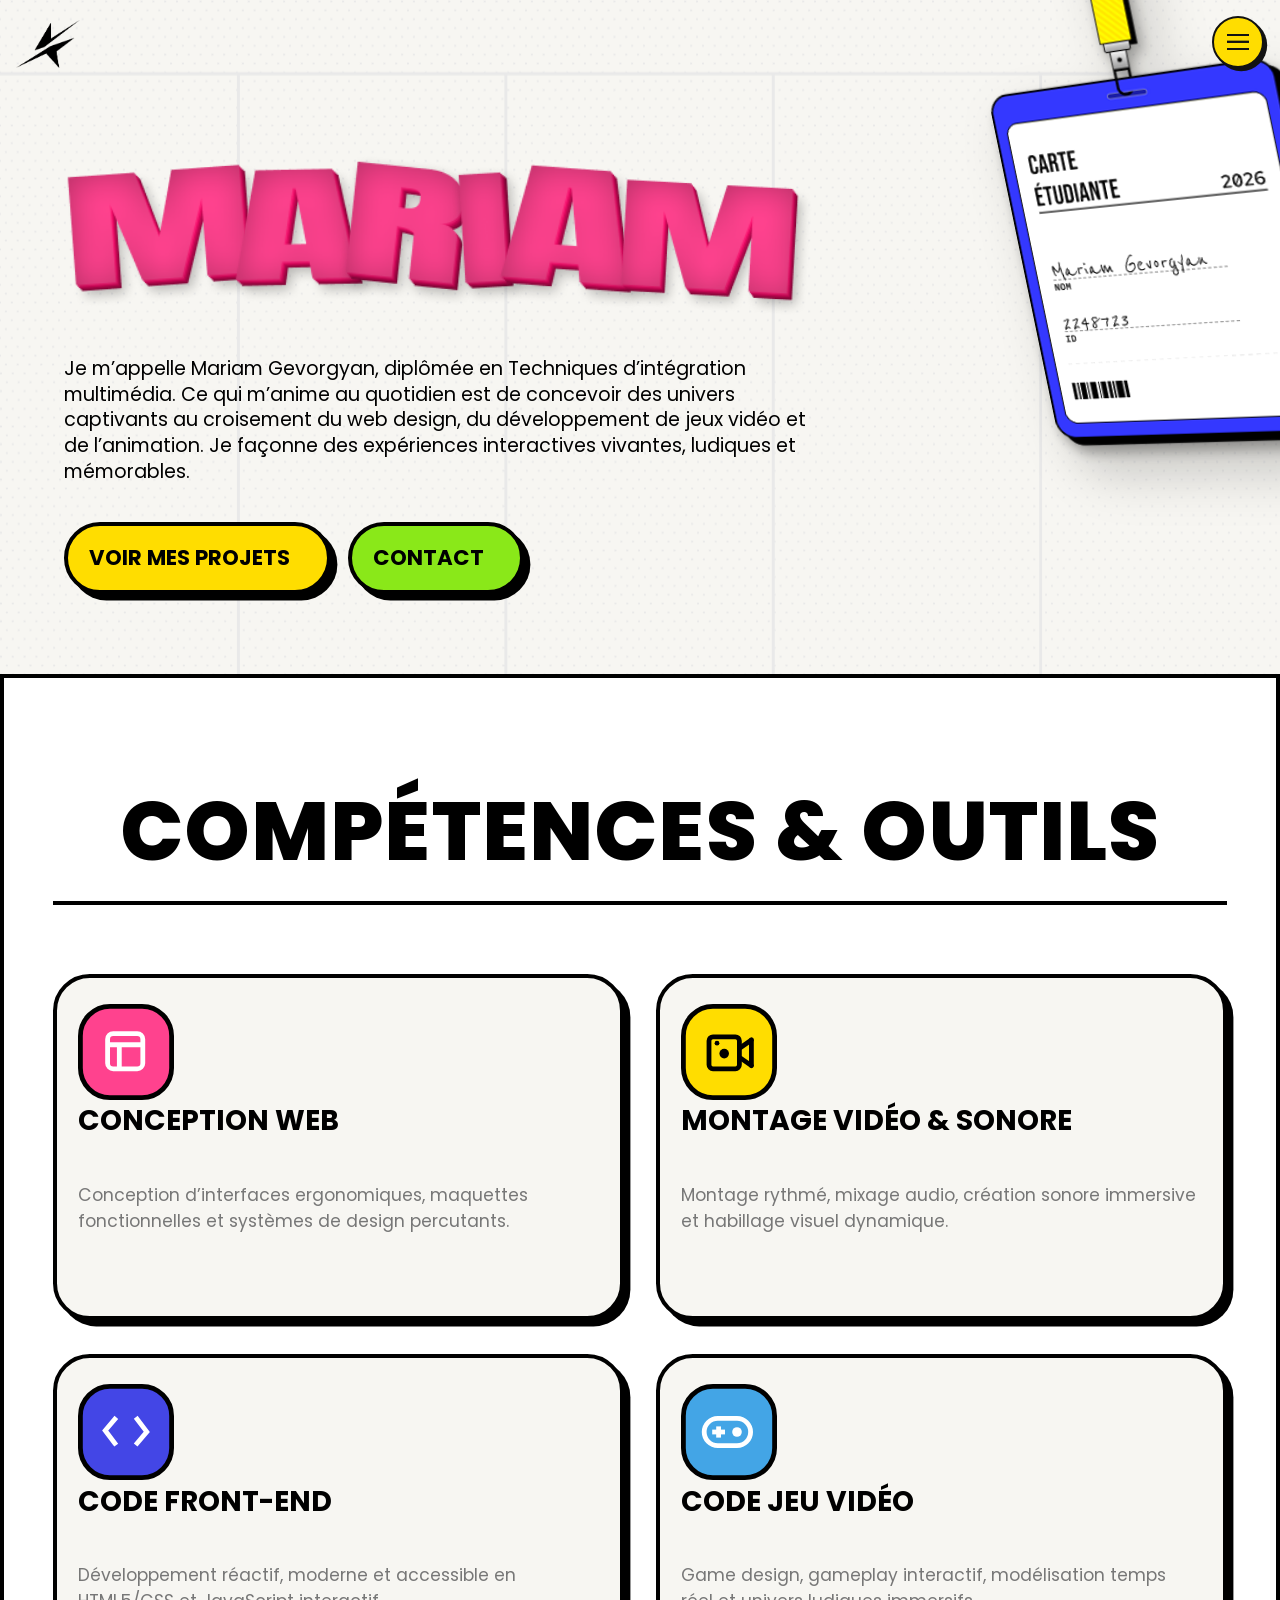
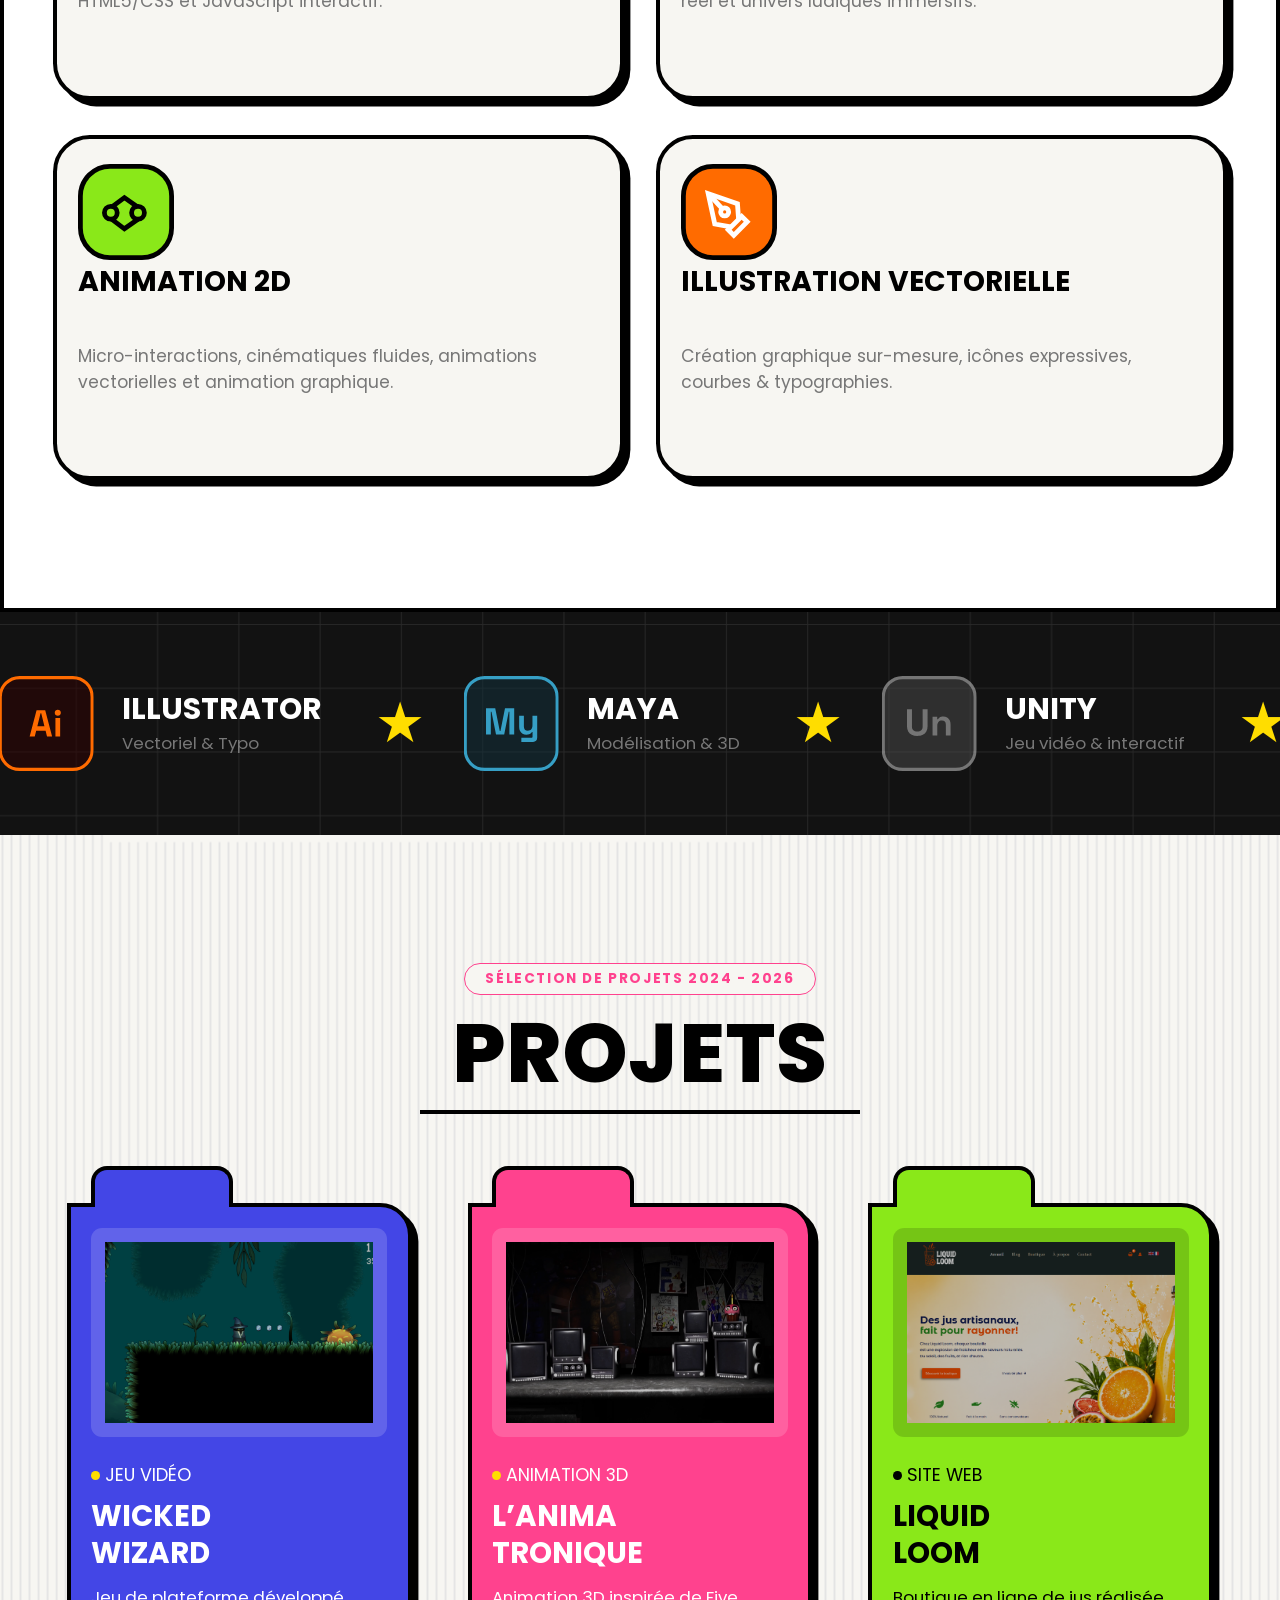
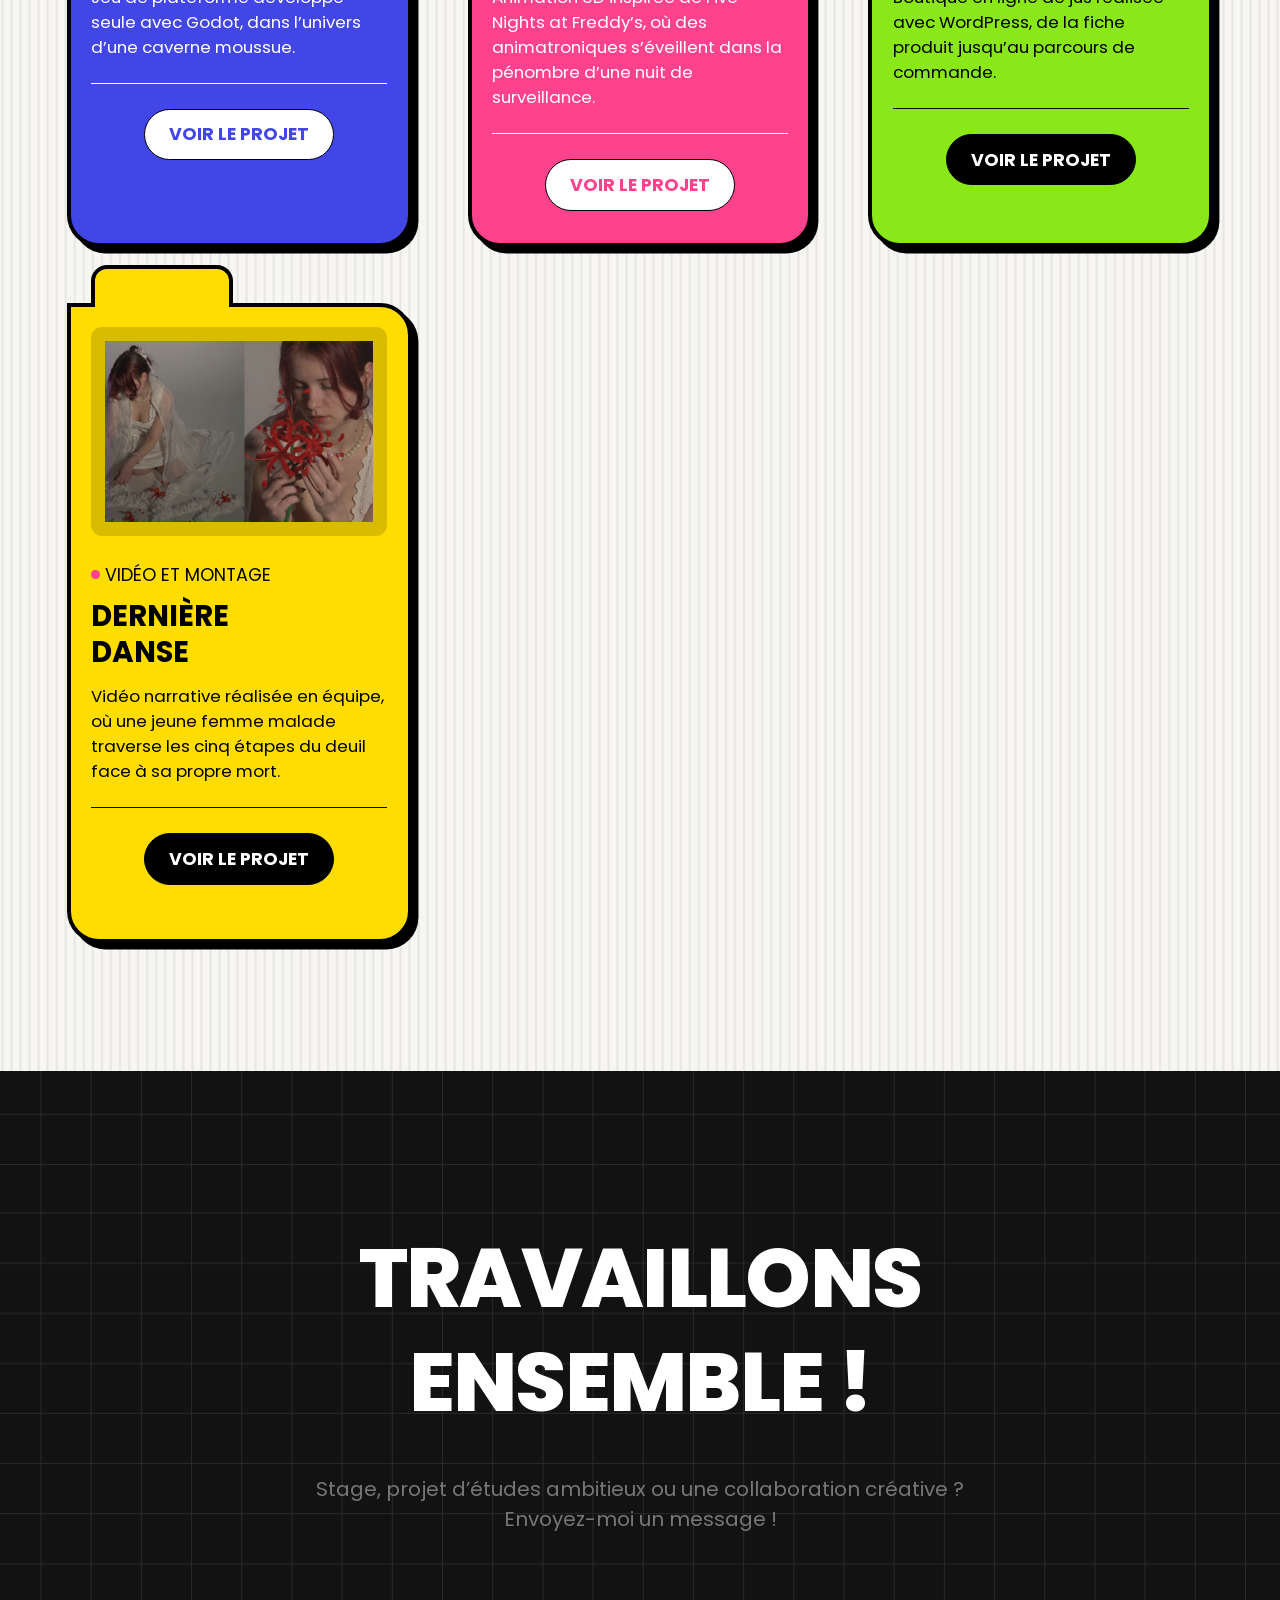
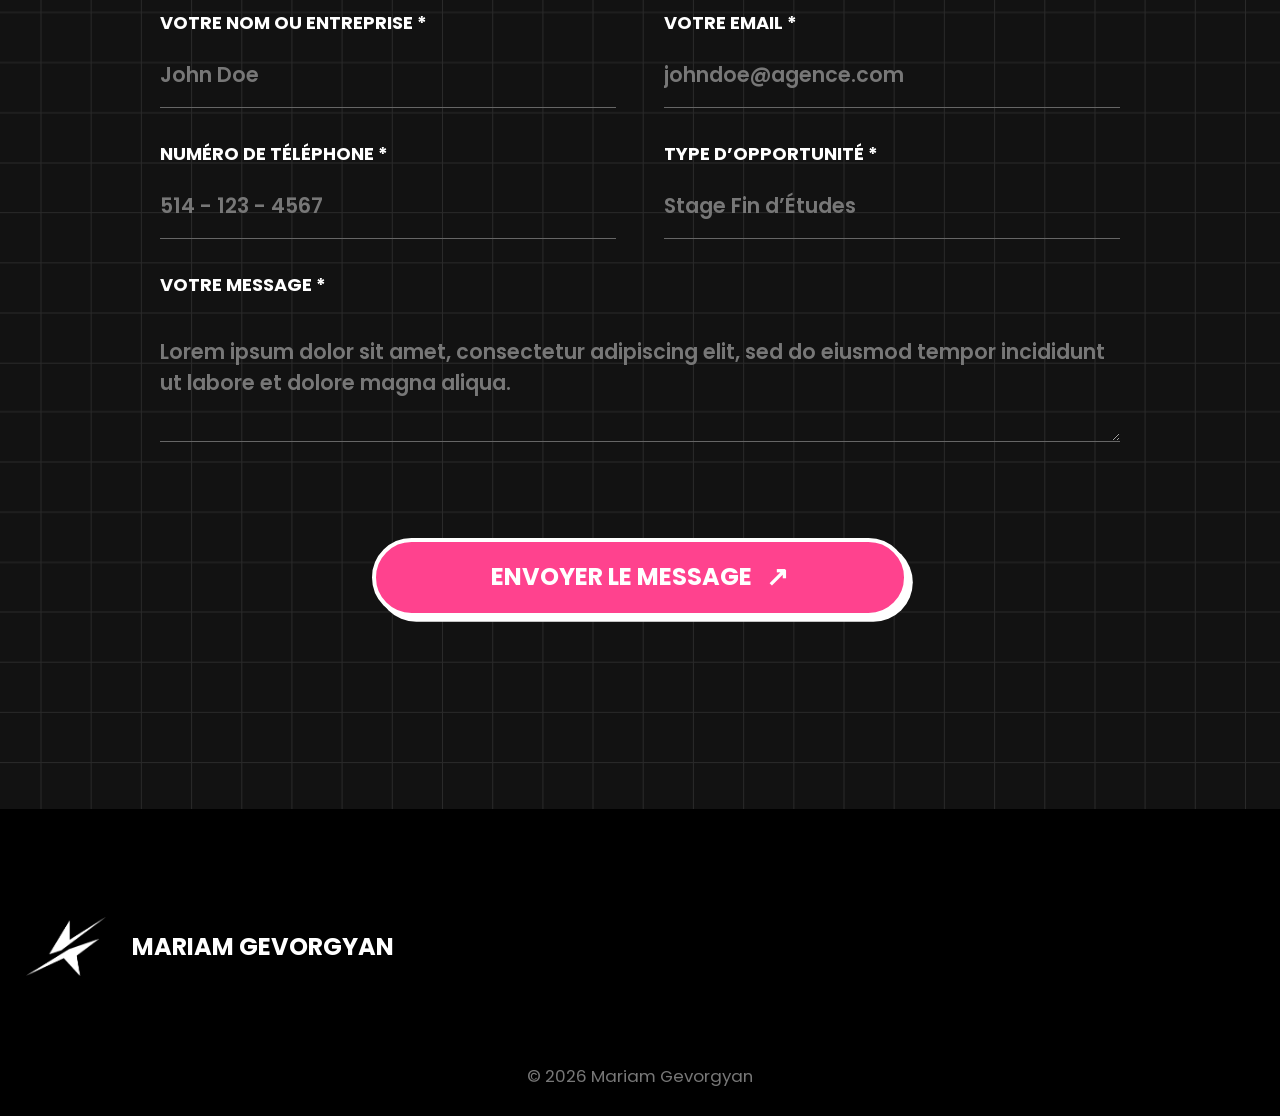
==== commit f8134a07: "Ajout d'un formulaire de contact avec envoi via Formspree. Implémentation de la gestion des erreurs " ====
--- a/index.html
+++ b/index.html
@@ -17,7 +17,7 @@
     <link rel="stylesheet" href="css/composants/projets.css">
     <link rel="stylesheet" href="css/composants/retour-haut.css">
     <link rel="stylesheet" href="css/composants/logo.css">
-    <!-- Génère les cartes de projets à partir de data/projets.json, puis lance les animations. -->
+    <!-- Génère les cartes de projets à partir de data/projets.json, lance les animations et le formulaire de contact. -->
     <script type="module" src="js/animations-index.js"></script>
 </head>
 
@@ -219,8 +219,12 @@
         <section class="contact" id="contact" aria-labelledby="titre-contact">
             <h2 class="titre-section contact__titre" id="titre-contact">Travaillons<br>ensemble !</h2>
             <p class="contact__introduction">Stage, projet d’études ambitieux ou une collaboration créative ?<br>Envoyez-moi un message !</p>
-            <!-- Présentation du formulaire seulement. L'envoi sera ajouté plus tard. -->
-            <form class="contact__formulaire">
+            <!-- Les messages sont envoyés par Formspree (formulaire « Portfolio », identifiant mgaoakwr).
+                 js/composants/contact.js envoie le message sans quitter la page. -->
+            <form class="contact__formulaire" action="https://formspree.io/f/mgaoakwr" method="POST">
+                <!-- Sujet du courriel reçu, et champ piège invisible contre les robots. -->
+                <input type="hidden" name="_subject" value="Nouveau message depuis le portfolio">
+                <input class="texte-accessible" type="text" name="_gotcha" tabindex="-1" autocomplete="off" aria-hidden="true">
                 <div class="contact__champs">
                     <div class="champ">
                         <label class="champ__etiquette" for="nom">Votre nom ou entreprise <span aria-hidden="true">*</span></label>
@@ -228,7 +232,7 @@
                     </div>
                     <div class="champ">
                         <label class="champ__etiquette" for="courriel">Votre email <span aria-hidden="true">*</span></label>
-                        <input class="champ__saisie" id="courriel" name="courriel" type="email" autocomplete="email" placeholder="johndoe@agence.com" required>
+                        <input class="champ__saisie" id="courriel" name="email" type="email" autocomplete="email" placeholder="johndoe@agence.com" required>
                     </div>
                     <div class="champ">
                         <label class="champ__etiquette" for="telephone">Numéro de téléphone <span aria-hidden="true">*</span></label>
@@ -243,7 +247,9 @@
                         <textarea class="champ__saisie champ__saisie--message" id="message" name="message" rows="2" placeholder="Lorem ipsum dolor sit amet, consectetur adipiscing elit, sed do eiusmod tempor incididunt ut labore et dolore magna aliqua." required></textarea>
                     </div>
                 </div>
-                <button class="bouton bouton--rose contact__bouton" type="button">Envoyer le message <span aria-hidden="true">↗</span></button>
+                <button class="bouton bouton--rose contact__bouton" type="submit">Envoyer le message <span aria-hidden="true">↗</span></button>
+                <!-- Message de confirmation ou d'erreur, annoncé aux lecteurs d'écran. -->
+                <p class="contact__statut" role="status" aria-live="polite"></p>
             </form>
         </section>
     </main>
--- a/css/base.css
+++ b/css/base.css
@@ -1,28 +1,29 @@
-/* Polices locales : le portfolio peut être ouvert sans connexion Internet. */
+/* Polices locales : le portfolio peut être ouvert sans connexion Internet.
+   Fichiers d'origine de Google Fonts (licence dans assets/polices/OFL.txt). */
 @font-face {
     font-family: "Poppins";
-    src: url("../assets/polices/Poppins-400.ttf") format("truetype");
+    src: url("../assets/polices/Poppins-Regular.ttf") format("truetype");
     font-weight: 400;
     font-display: swap;
 }
 
 @font-face {
     font-family: "Poppins";
-    src: url("../assets/polices/Poppins-600.ttf") format("truetype");
+    src: url("../assets/polices/Poppins-SemiBold.ttf") format("truetype");
     font-weight: 600;
     font-display: swap;
 }
 
 @font-face {
     font-family: "Poppins";
-    src: url("../assets/polices/Poppins-700.ttf") format("truetype");
+    src: url("../assets/polices/Poppins-Bold.ttf") format("truetype");
     font-weight: 700;
     font-display: swap;
 }
 
 @font-face {
     font-family: "Poppins";
-    src: url("../assets/polices/Poppins-800.ttf") format("truetype");
+    src: url("../assets/polices/Poppins-ExtraBold.ttf") format("truetype");
     font-weight: 800;
     font-display: swap;
 }
--- a/css/composants/contact.css
+++ b/css/composants/contact.css
@@ -31,6 +31,14 @@
     display: grid;
     grid-template-columns: repeat(auto-fit, minmax(min(100%, 24rem), 1fr));
     gap: clamp(1.5rem, 2.5vw, 3rem) clamp(1.5rem, 3.75vw, 4.5rem);
+}
+
+/* Message affiché sous le bouton après l'envoi. */
+.contact__statut {
+    min-height: 1.5em;
+    margin-top: 2.5rem;
+    font-weight: 600;
+    text-align: center;
 }
 
 .champ--large {
